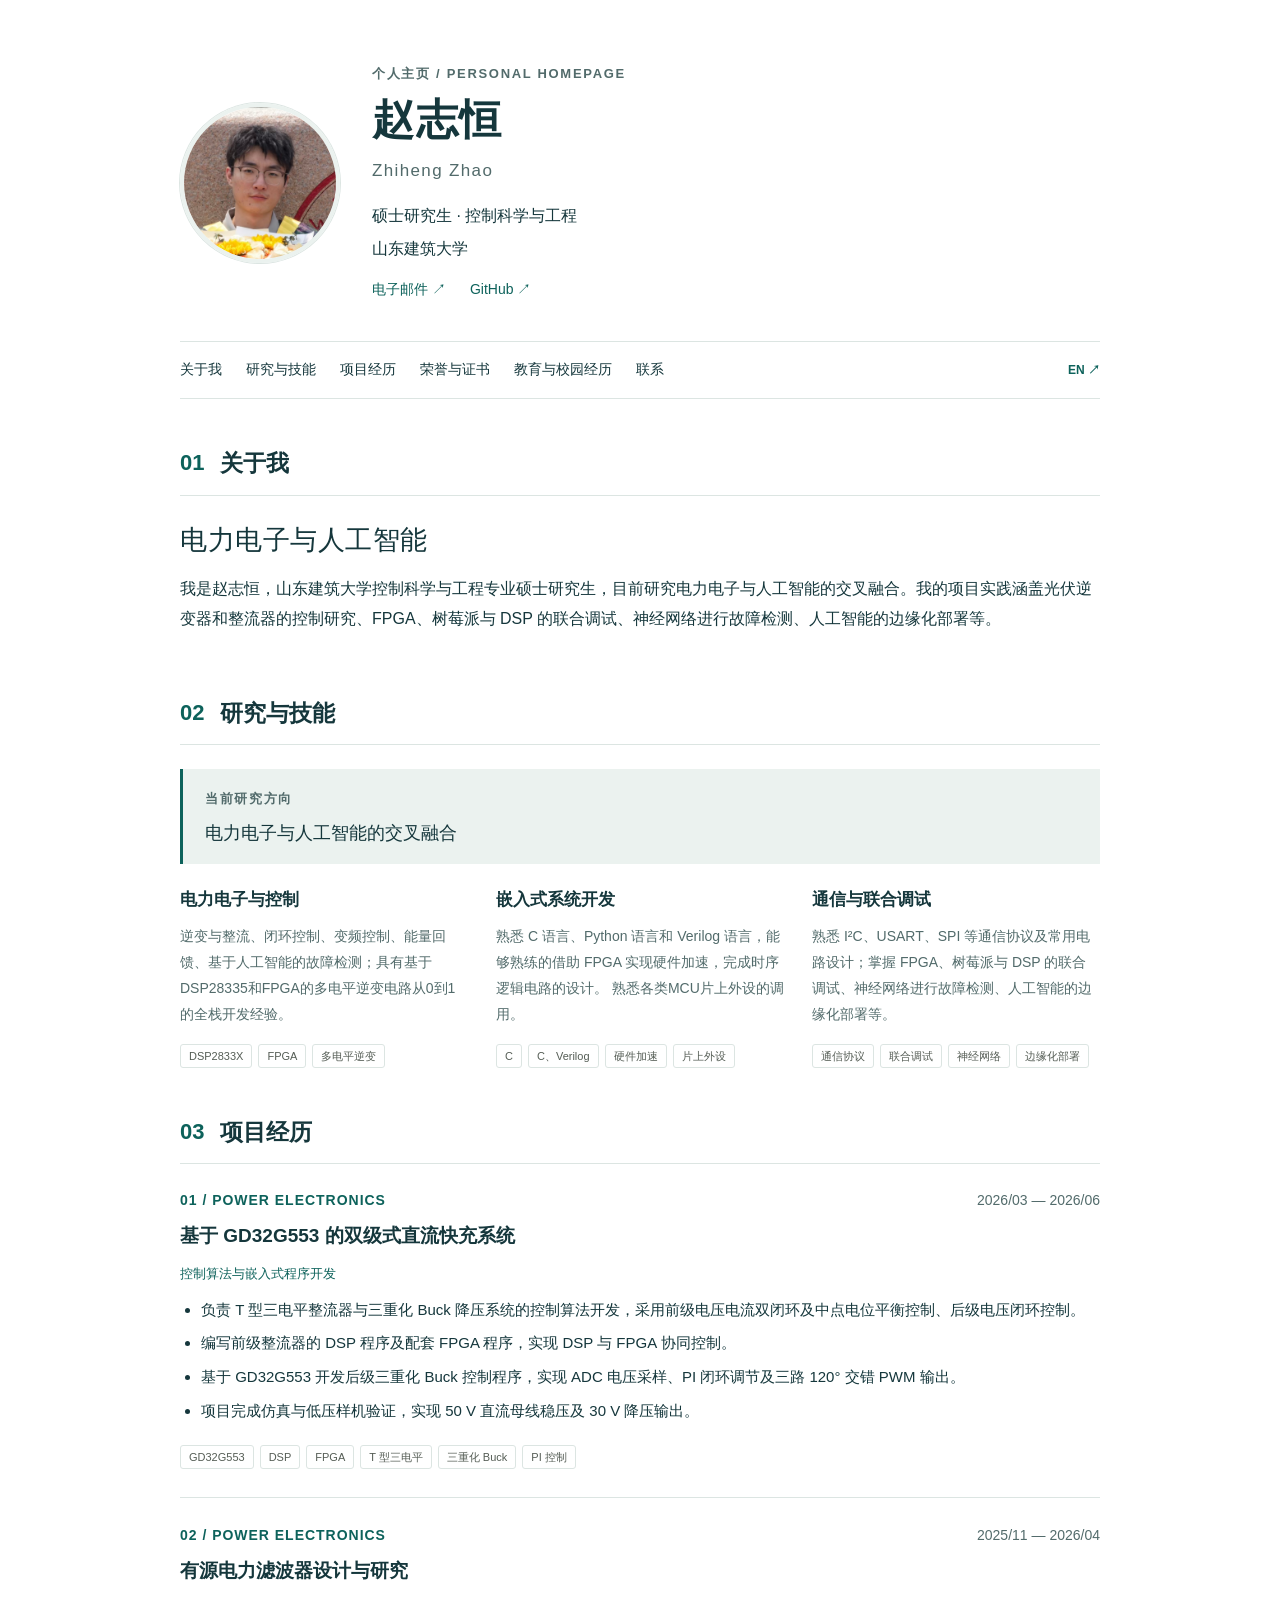
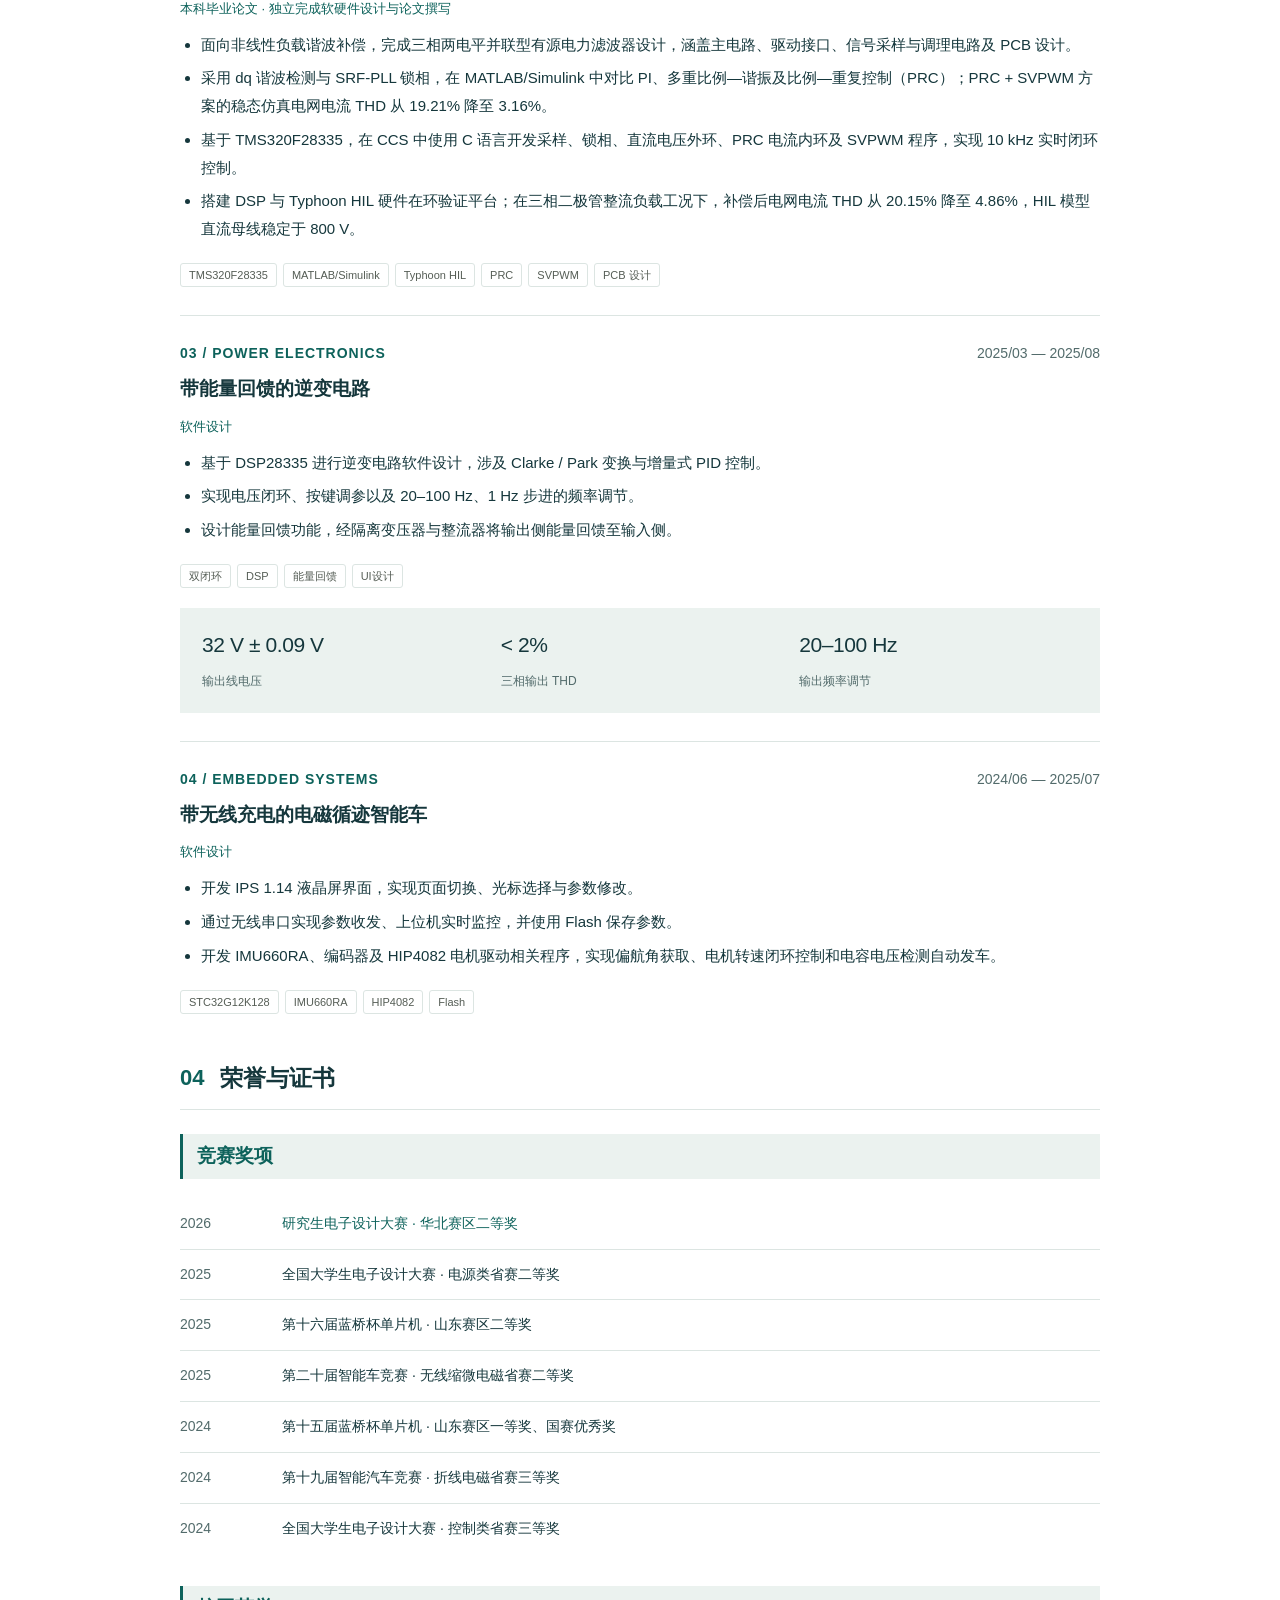
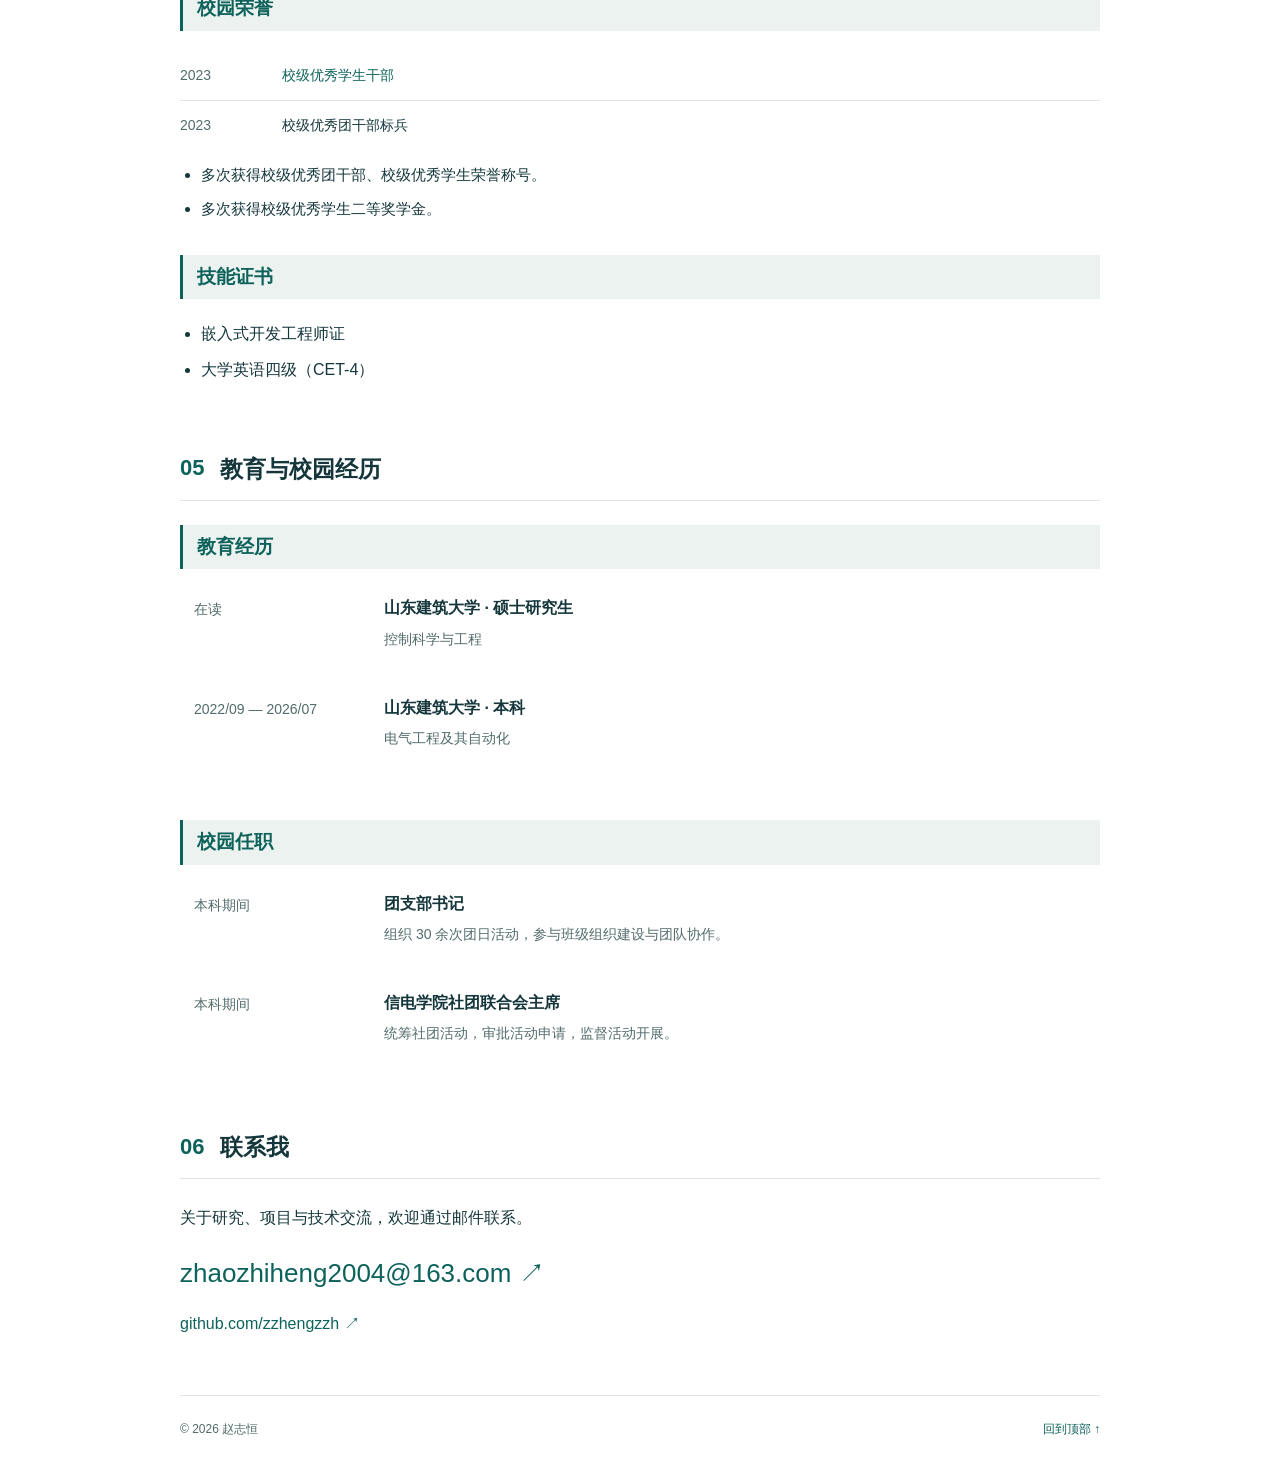
==== index.html @ 36904f15 "加入项目 加入毕业论文项目" ====
<!doctype html>
<html lang="zh-CN">
  <head>
    <meta charset="utf-8" />
    <meta name="viewport" content="width=device-width, initial-scale=1" />
    <title>赵志恒 | 电力电子与人工智能</title>
    <meta
      name="description"
      content="我是赵志恒，山东建筑大学控制科学与工程专业硕士研究生，目前研究电力电子与人工智能的交叉融合。我的项目实践涵盖光伏逆变器和整流器的控制研究、FPGA、树莓派与 DSP 的联合调试、神经网络进行故障检测、人工智能的边缘化部署等。"
    />
    <link rel="stylesheet" href="styles.css" />
    <link rel="alternate" hreflang="zh-CN" href="index.html" />
    <link rel="alternate" hreflang="en" href="en.html" />
    <link
      rel="icon"
      href="data:image/svg+xml,%3Csvg xmlns='http://www.w3.org/2000/svg' viewBox='0 0 64 64'%3E%3Crect width='64' height='64' rx='16' fill='%230d625b'/%3E%3Ctext x='32' y='43' text-anchor='middle' font-family='sans-serif' font-size='32' fill='white'%3EZ%3C/text%3E%3C/svg%3E"
    />
  </head>
  <body>
    <a class="skip" href="#main">跳至正文</a>
    <header class="intro">
      <img
        class="profile-photo"
        src="images/profile.jpg"
        alt="赵志恒的头像"
        width="160"
        height="160"
      />
      <div class="identity">
        <p class="eyebrow">个人主页 / PERSONAL HOMEPAGE</p>
        <h1>赵志恒</h1>
        <p class="latin">Zhiheng Zhao</p>
        <p class="subtitle">硕士研究生 · 控制科学与工程</p>
        <p>山东建筑大学</p>
        <div class="intro-links">
          <a href="mailto:zhaozhiheng2004@163.com">电子邮件 ↗</a
          ><a href="https://github.com/zzhengzzh">GitHub ↗</a>
        </div>
      </div>
    </header>
    <div class="navigation">
      <nav aria-label="主导航">
        <a href="#about">关于我</a><a href="#research">研究与技能</a><a href="#projects">项目经历</a
        ><a href="#awards">荣誉与证书</a><a href="#education">教育与校园经历</a
        ><a href="#contact">联系</a>
      </nav>
      <a class="language" href="en.html" lang="en" aria-label="Switch to English">EN ↗</a>
    </div>
    <main id="main">
      <section id="about">
        <div class="section-heading">
          <span>01</span>
          <h2>关于我</h2>
        </div>
        <p class="lead">电力电子与人工智能</p>
        <p>
          我是赵志恒，山东建筑大学控制科学与工程专业硕士研究生，目前研究电力电子与人工智能的交叉融合。我的项目实践涵盖光伏逆变器和整流器的控制研究、FPGA、树莓派与
          DSP 的联合调试、神经网络进行故障检测、人工智能的边缘化部署等。
        </p>
      </section>
      <section id="research">
        <div class="section-heading">
          <span>02</span>
          <h2>研究与技能</h2>
        </div>
        <div class="focus">
          <span class="eyebrow">当前研究方向</span>
          <p>电力电子与人工智能的交叉融合</p>
        </div>
        <div class="skills">
          <article class="skill">
            <h3>电力电子与控制</h3>
            <p>
              逆变与整流、闭环控制、变频控制、能量回馈、基于人工智能的故障检测；具有基于DSP28335和FPGA的多电平逆变电路从0到1的全栈开发经验。
            </p>
            <div class="tags"><span>DSP2833X</span><span>FPGA</span><span>多电平逆变</span></div>
          </article>
          <article class="skill">
            <h3>嵌入式系统开发</h3>
            <p>
              熟悉 C 语言、Python 语言和 Verilog 语言，能够熟练的借助 FPGA 实现硬件加速，完成时序逻辑电路的设计。
              熟悉各类MCU片上外设的调用。
            </p>
            <div class="tags">
              <span>C</span><span>C、Verilog</span><span>硬件加速</span><span>片上外设</span>
            </div>
          </article>
          <article class="skill">
            <h3>通信与联合调试</h3>
            <p>熟悉 I²C、USART、SPI 等通信协议及常用电路设计；掌握 FPGA、树莓派与 DSP 的联合调试、神经网络进行故障检测、人工智能的边缘化部署等。</p>
            <div class="tags">
              <span>通信协议</span><span>联合调试</span><span>神经网络</span><span>边缘化部署</span>
            </div>
          </article>
        </div>
      </section>
      <section id="projects">
        <div class="section-heading">
          <span>03</span>
          <h2>项目经历</h2>
        </div>
        <article class="project">
          <div class="project-top">
            <span class="eyebrow">01 / POWER ELECTRONICS</span
            ><span class="date">2026/03 — 2026/06</span>
          </div>
          <h3>基于 GD32G553 的双级式直流快充系统</h3>
          <p class="role">控制算法与嵌入式程序开发</p>
          <ul>
            <li>负责 T 型三电平整流器与三重化 Buck 降压系统的控制算法开发，采用前级电压电流双闭环及中点电位平衡控制、后级电压闭环控制。</li>
            <li>编写前级整流器的 DSP 程序及配套 FPGA 程序，实现 DSP 与 FPGA 协同控制。</li>
            <li>基于 GD32G553 开发后级三重化 Buck 控制程序，实现 ADC 电压采样、PI 闭环调节及三路 120° 交错 PWM 输出。</li>
            <li>项目完成仿真与低压样机验证，实现 50 V 直流母线稳压及 30 V 降压输出。</li>
          </ul>
          <div class="tags">
            <span>GD32G553</span><span>DSP</span><span>FPGA</span><span>T 型三电平</span><span>三重化 Buck</span><span>PI 控制</span>
          </div>
        </article>
        <article class="project">
          <div class="project-top">
            <span class="eyebrow">02 / POWER ELECTRONICS</span
            ><span class="date">2025/11 — 2026/04</span>
          </div>
          <h3>有源电力滤波器设计与研究</h3>
          <p class="role">本科毕业论文 · 独立完成软硬件设计与论文撰写</p>
          <ul>
            <li>面向非线性负载谐波补偿，完成三相两电平并联型有源电力滤波器设计，涵盖主电路、驱动接口、信号采样与调理电路及 PCB 设计。</li>
            <li>采用 dq 谐波检测与 SRF-PLL 锁相，在 MATLAB/Simulink 中对比 PI、多重比例—谐振及比例—重复控制（PRC）；PRC + SVPWM 方案的稳态仿真电网电流 THD 从 19.21% 降至 3.16%。</li>
            <li>基于 TMS320F28335，在 CCS 中使用 C 语言开发采样、锁相、直流电压外环、PRC 电流内环及 SVPWM 程序，实现 10 kHz 实时闭环控制。</li>
            <li>搭建 DSP 与 Typhoon HIL 硬件在环验证平台；在三相二极管整流负载工况下，补偿后电网电流 THD 从 20.15% 降至 4.86%，HIL 模型直流母线稳定于 800 V。</li>
          </ul>
          <div class="tags">
            <span>TMS320F28335</span><span>MATLAB/Simulink</span><span>Typhoon HIL</span><span>PRC</span><span>SVPWM</span><span>PCB 设计</span>
          </div>
        </article>
        <article class="project">
          <div class="project-top">
            <span class="eyebrow">03 / POWER ELECTRONICS</span
            ><span class="date">2025/03 — 2025/08</span>
          </div>
          <h3>带能量回馈的逆变电路</h3>
          <p class="role">软件设计</p>
          <ul>
            <li>基于 DSP28335 进行逆变电路软件设计，涉及 Clarke / Park 变换与增量式 PID 控制。</li>
            <li>实现电压闭环、按键调参以及 20–100 Hz、1 Hz 步进的频率调节。</li>
            <li>设计能量回馈功能，经隔离变压器与整流器将输出侧能量回馈至输入侧。</li>
          </ul>
          <div class="tags">
            <span>双闭环</span><span>DSP</span><span>能量回馈</span><span>UI设计</span>
          </div>
          <div class="metrics">
            <div><strong>32 V ± 0.09 V</strong><span>输出线电压</span></div>
            <div><strong>&lt; 2%</strong><span>三相输出 THD</span></div>
            <div><strong>20–100 Hz</strong><span>输出频率调节</span></div>
          </div>
        </article>
        <article class="project">
          <div class="project-top">
            <span class="eyebrow">04 / EMBEDDED SYSTEMS</span
            ><span class="date">2024/06 — 2025/07</span>
          </div>
          <h3>带无线充电的电磁循迹智能车</h3>
          <p class="role">软件设计</p>
          <ul>
            <li>开发 IPS 1.14 液晶屏界面，实现页面切换、光标选择与参数修改。</li>
            <li>通过无线串口实现参数收发、上位机实时监控，并使用 Flash 保存参数。</li>
            <li>
              开发 IMU660RA、编码器及 HIP4082
              电机驱动相关程序，实现偏航角获取、电机转速闭环控制和电容电压检测自动发车。
            </li>
          </ul>
          <div class="tags">
            <span>STC32G12K128</span><span>IMU660RA</span><span>HIP4082</span><span>Flash</span>
          </div>
        </article>
      </section>
      <section id="awards">
        <div class="section-heading">
          <span>04</span>
          <h2>荣誉与证书</h2>
        </div>
        <h3 class="subheading">竞赛奖项</h3>
        <ul class="awards">
          <li><span class="date">2026</span><span>研究生电子设计大赛 · 华北赛区二等奖</span></li>
          <li>
            <span class="date">2025</span><span>全国大学生电子设计大赛 · 电源类省赛二等奖</span>
          </li>
          <li><span class="date">2025</span><span>第十六届蓝桥杯单片机 · 山东赛区二等奖</span></li>
          <li>
            <span class="date">2025</span><span>第二十届智能车竞赛 · 无线缩微电磁省赛二等奖</span>
          </li>
          <li>
            <span class="date">2024</span
            ><span>第十五届蓝桥杯单片机 · 山东赛区一等奖、国赛优秀奖</span>
          </li>
          <li>
            <span class="date">2024</span><span>第十九届智能汽车竞赛 · 折线电磁省赛三等奖</span>
          </li>
          <li>
            <span class="date">2024</span><span>全国大学生电子设计大赛 · 控制类省赛三等奖</span>
          </li>
        </ul>
        <h3 class="subheading">校园荣誉</h3>
        <ul class="awards">
          <li><span class="date">2023</span><span>校级优秀学生干部</span></li>
          <li><span class="date">2023</span><span>校级优秀团干部标兵</span></li>
        </ul>
        <ul>
          <li>多次获得校级优秀团干部、校级优秀学生荣誉称号。</li>
          <li>多次获得校级优秀学生二等奖学金。</li>
        </ul>
        <h3 class="subheading">技能证书</h3>
        <ul>
          <li>嵌入式开发工程师证</li>
          <li>大学英语四级（CET-4）</li>
        </ul>
      </section>
      <section id="education">
        <div class="section-heading">
          <span>05</span>
          <h2>教育与校园经历</h2>
        </div>
        <h3 class="subheading">教育经历</h3>
        <div class="education">
          <span class="date">在读</span>
          <div>
            <h4>山东建筑大学 · 硕士研究生</h4>
            <p>控制科学与工程</p>
          </div>
        </div>
        <div class="education">
          <span class="date">2022/09 — 2026/07</span>
          <div>
            <h4>山东建筑大学 · 本科</h4>
            <p>电气工程及其自动化</p>
          </div>
        </div>
        <h3 class="subheading">校园任职</h3>
        <div class="education">
          <span class="date">本科期间</span>
          <div>
            <h4>团支部书记</h4>
            <p>组织 30 余次团日活动，参与班级组织建设与团队协作。</p>
          </div>
        </div>
        <div class="education">
          <span class="date">本科期间</span>
          <div>
            <h4>信电学院社团联合会主席</h4>
            <p>统筹社团活动，审批活动申请，监督活动开展。</p>
          </div>
        </div>
      </section>
      <section id="contact">
        <div class="section-heading">
          <span>06</span>
          <h2>联系我</h2>
        </div>
        <p>关于研究、项目与技术交流，欢迎通过邮件联系。</p>
        <a class="email" href="mailto:zhaozhiheng2004@163.com">zhaozhiheng2004@163.com ↗</a>
        <p><a href="https://github.com/zzhengzzh">github.com/zzhengzzh ↗</a></p>
      </section>
    </main>
    <footer><span>© 2026 赵志恒</span><a href="#">回到顶部 ↑</a></footer>
  </body>
</html>
---- styles.css ----
:root{--ink:#15373c;--muted:#526b6b;--line:#dce5e2;--accent:#0d625b;--wash:#ebf2ef;--font:-apple-system,BlinkMacSystemFont,"Segoe UI","PingFang SC","Microsoft YaHei",sans-serif}
*{box-sizing:border-box}html{scroll-behavior:smooth;scroll-padding-top:115px}body{margin:0 auto;max-width:1000px;padding:0 40px;background:#fff;color:var(--ink);font:16px/1.85 var(--font)}a{color:var(--accent);text-underline-offset:5px;text-decoration:none}a:hover{text-decoration:underline}a:focus-visible{outline:2px solid var(--accent);outline-offset:5px}p{margin:0 0 16px}h1,h2,h3,h4{line-height:1.4}h1{font-size:42px;letter-spacing:.04em;margin:5px 0}h2{font-size:23px;margin:0}h3{font-size:19px;margin:0 0 12px;font-weight:600}.intro{display:flex;gap:32px;align-items:center;padding:62px 0 38px}.profile-photo{width:160px;height:160px;flex-shrink:0;border-radius:50%;object-fit:cover;object-position:center 38%;border:4px solid var(--wash);box-shadow:0 0 0 1px var(--line)}.identity p{margin-bottom:3px}.eyebrow{font-size:13px;font-weight:600;color:var(--muted);letter-spacing:.13em}.latin{font-size:17px;color:var(--muted);letter-spacing:.08em}.subtitle{margin-top:15px!important}.intro-links{display:flex;gap:24px;margin-top:14px;font-size:14px}.navigation{display:flex;align-items:center;gap:20px;position:sticky;top:0;background:rgba(255,255,255,.97);border-block:1px solid var(--line);padding:6px 0;z-index:2}.navigation nav{display:flex;flex-wrap:wrap;gap:0 24px;flex:1}.navigation a{display:inline-flex;align-items:center;min-height:44px;font-size:14px}.navigation nav a{color:var(--ink)}.language{font-size:12px!important;white-space:nowrap;font-weight:600}main section{padding-top:48px;scroll-margin-top:8px}.section-heading{display:flex;gap:16px;align-items:center;margin-bottom:24px;padding-bottom:15px;border-bottom:1px solid var(--line)}.section-heading>span{font-size:22px;font-weight:600;line-height:1.2;color:var(--accent);font-variant-numeric:tabular-nums}.lead{font-size:27px;letter-spacing:.02em;line-height:1.5;margin-bottom:14px}.focus{border-left:3px solid var(--accent);padding:14px 22px;background:var(--wash);margin-bottom:24px}.focus p{margin:4px 0 0;font-size:18px}.skills{display:grid;grid-template-columns:repeat(3,1fr);gap:28px}.skill h3{font-size:17px}.skill p{font-size:14px;color:var(--muted);line-height:1.85}.tags{display:flex;flex-wrap:wrap;gap:6px}.tags span{font-size:11px;border:1px solid var(--line);padding:1px 8px;border-radius:3px;color:#555d55}.project{padding:25px 0 28px;border-bottom:1px solid var(--line)}.project:first-of-type{padding-top:0}.project:last-child{border-bottom:0;padding-bottom:0}.project-top{display:flex;justify-content:space-between;gap:15px;margin-bottom:9px}.date{font-size:14px;color:var(--muted);white-space:nowrap}.role{color:var(--accent);font-size:13px;margin-bottom:10px}ul{padding-left:21px;margin:10px 0 20px}li{margin:6px 0}.project li{font-size:15px}.metrics{display:grid;grid-template-columns:repeat(3,1fr);background:var(--wash);padding:18px 22px;gap:20px;margin-top:20px}.metrics strong{display:block;font-size:21px;font-weight:500;letter-spacing:-.02em}.metrics span{font-size:12px;color:var(--muted)}.awards{list-style:none;padding:0;margin:0}.awards li{display:grid;grid-template-columns:90px 1fr;gap:12px;padding:12px 0;margin:0;border-bottom:1px solid var(--line);font-size:14px}.awards li:first-child{color:var(--accent)}.awards li:last-child{border:0}.education{display:grid;grid-template-columns:170px 1fr;gap:20px;padding:8px 14px 20px}.education h4{font-size:16px;font-weight:600;margin:0 0 7px;color:var(--ink)}.education p{font-size:14px;color:var(--muted)}.email{font-size:clamp(16px,3.5vw,26px);display:inline-block;margin-bottom:12px;overflow-wrap:anywhere}footer{display:flex;justify-content:space-between;gap:20px;border-top:1px solid var(--line);margin-top:56px;padding:22px 0 35px;color:var(--muted);font-size:12px}.skip{position:absolute;top:-100px;left:16px;padding:12px;background:#fff;z-index:3}.skip:focus{top:10px}
@media(max-width:700px){body{padding:0 22px}.intro{padding:36px 0 25px;gap:20px}.profile-photo{width:100px;height:100px}h1{font-size:32px}.identity .eyebrow{font-size:9px}.subtitle,.identity>p:last-of-type{font-size:13px}.navigation{gap:12px}.navigation nav{gap:0 17px}.navigation a{font-size:12px}.skills{grid-template-columns:1fr;gap:24px}.skill p{margin-bottom:12px}.lead{font-size:23px}.project-top{flex-direction:column;gap:2px}.metrics{padding:14px;gap:12px}.metrics strong{font-size:17px}.education{grid-template-columns:1fr;gap:3px}.awards li{grid-template-columns:64px 1fr;font-size:13px}main section{padding-top:36px}}
@media(max-width:380px){.intro{gap:15px}.profile-photo{width:80px;height:80px}.metrics{grid-template-columns:1fr}.metrics>div{display:flex;justify-content:space-between;align-items:baseline;gap:10px}}
@media(prefers-reduced-motion:reduce){html{scroll-behavior:auto}}

.subheading{font-size:19px;font-weight:650;margin:32px 0 20px;padding:9px 14px;border-left:3px solid var(--accent);background:var(--wash);color:var(--accent)}.section-heading+.subheading{margin-top:0}.project-top .eyebrow{color:var(--accent);font-size:14px;letter-spacing:.07em}.education .date{white-space:normal}.awards+ul:not(.awards){font-size:15px}.identity{min-width:0}

@media(max-width:700px){.navigation nav{display:grid;grid-template-columns:repeat(3,minmax(0,1fr));gap:0 10px}.navigation nav a{font-size:12px;line-height:1.5;padding:6px 0}.navigation .language{align-self:flex-start;padding-top:8px}}
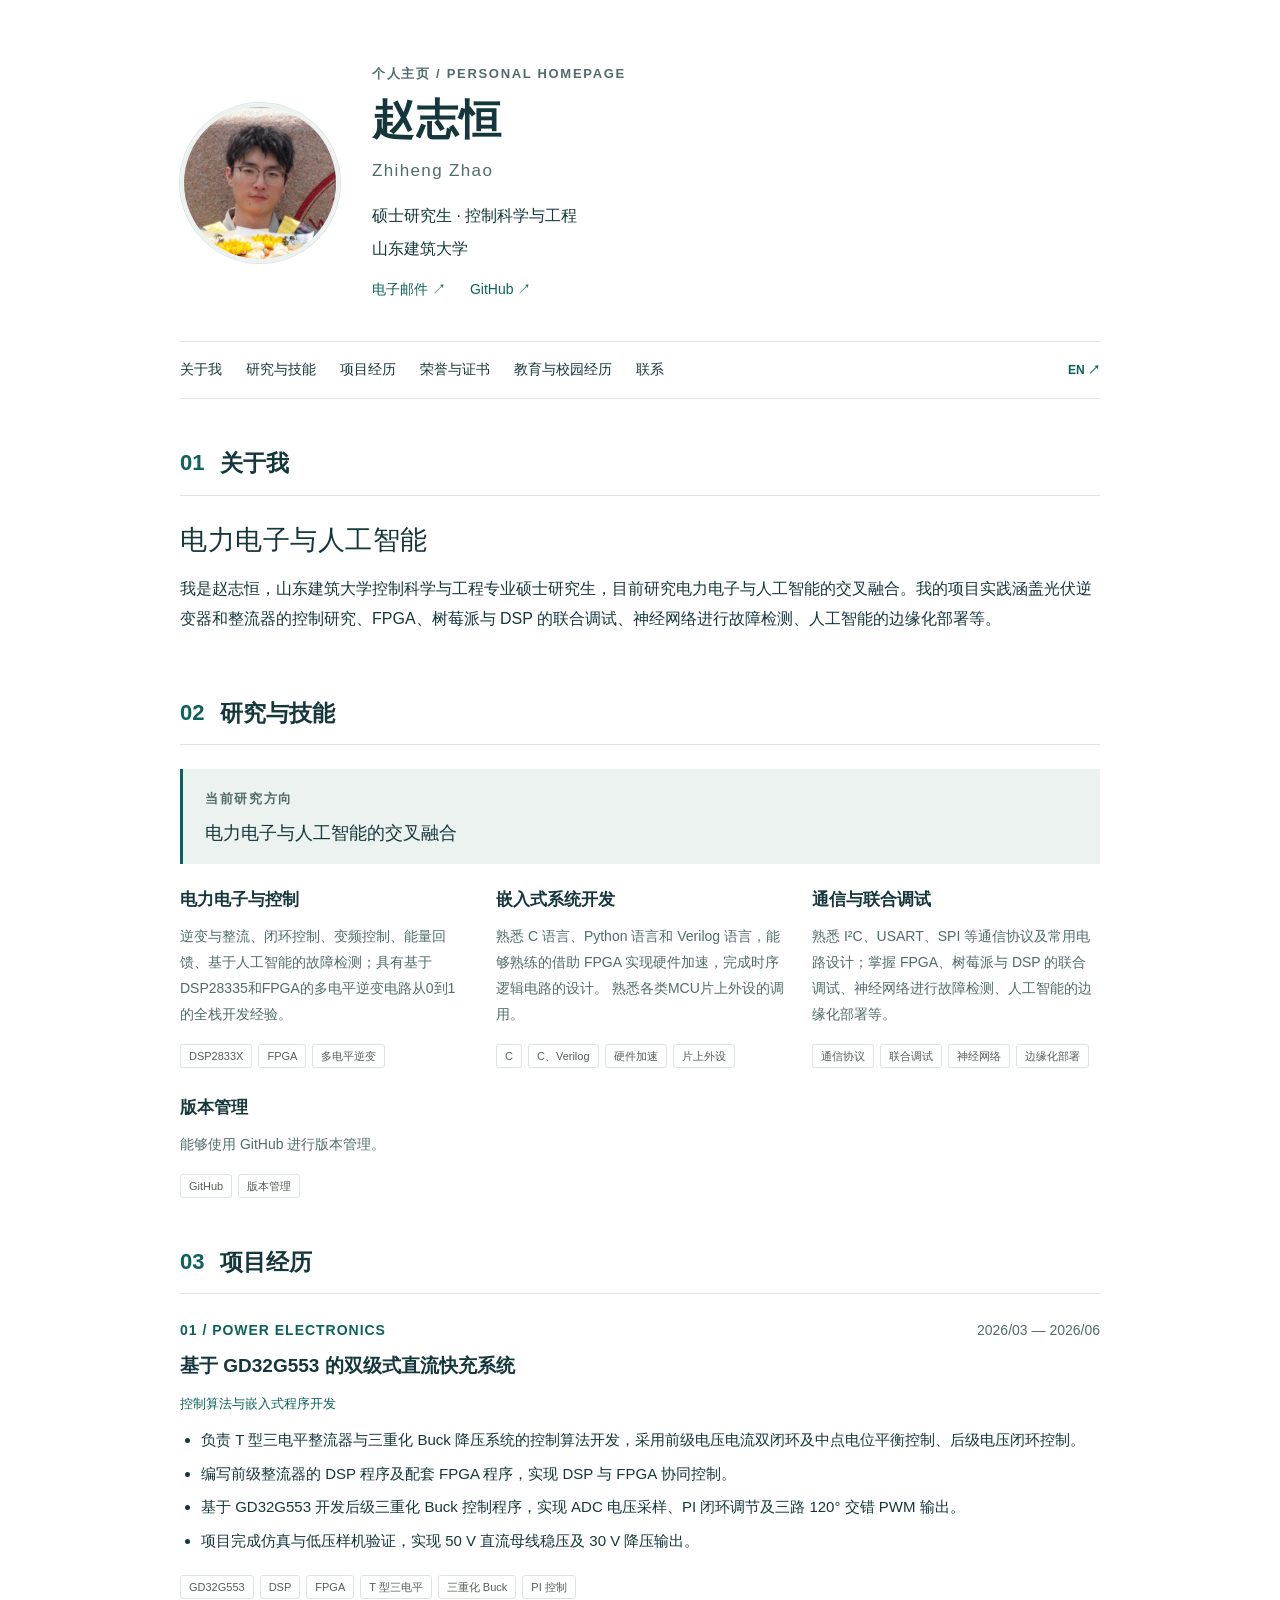
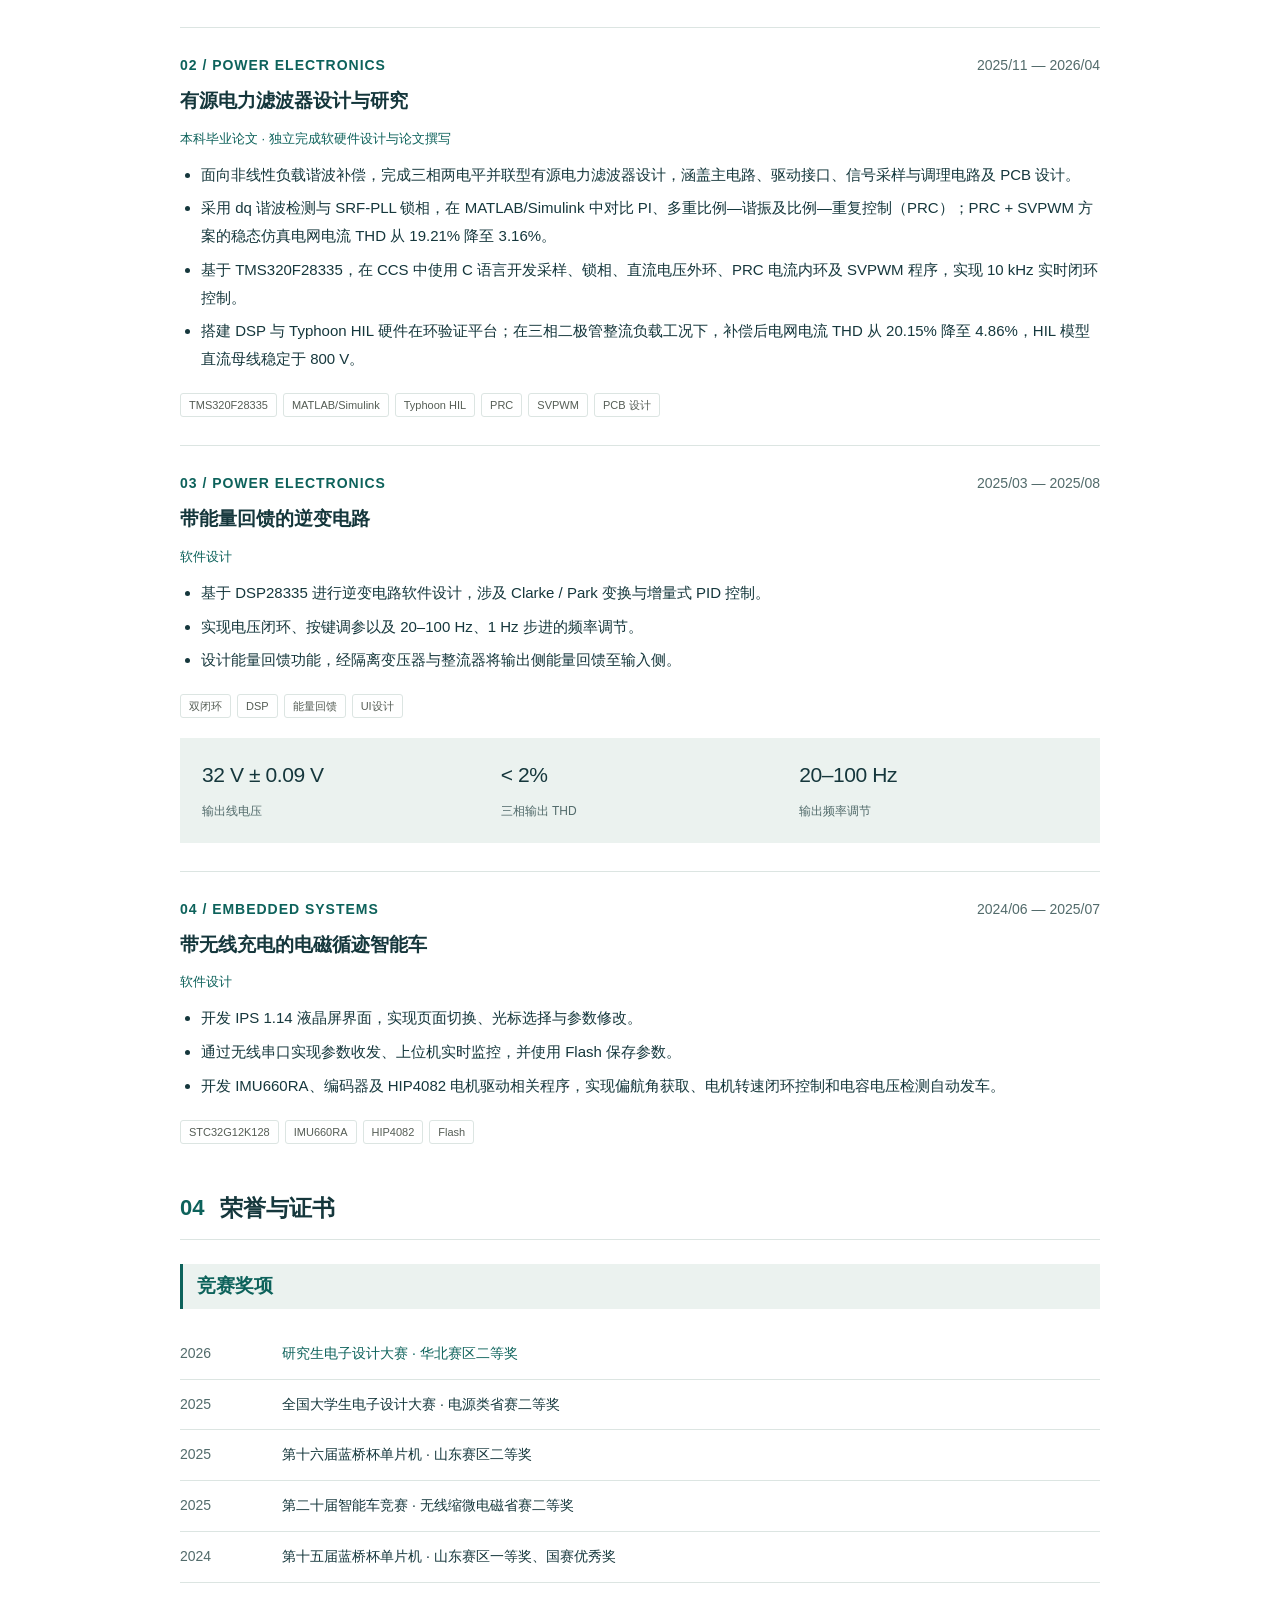
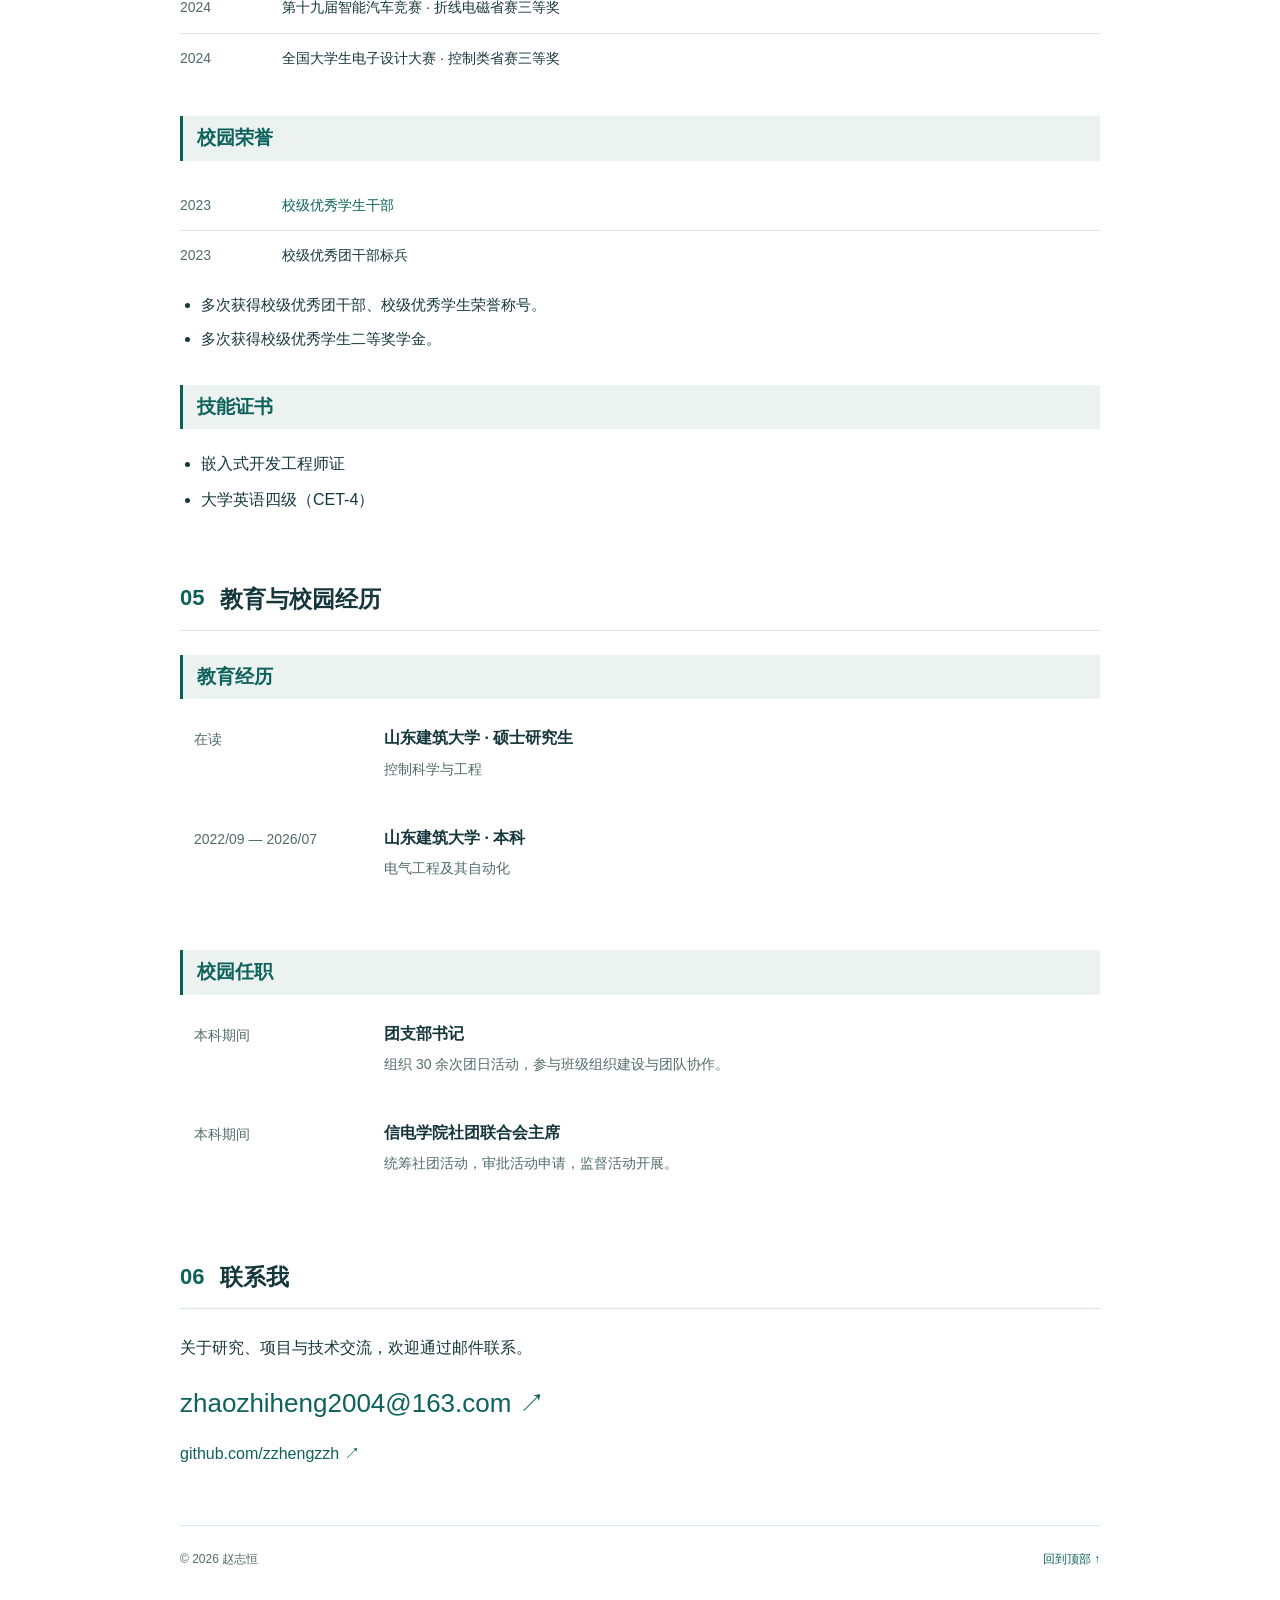
==== commit 6030b9f1: "加入git管理技能" ====
--- a/index.html
+++ b/index.html
@@ -92,6 +92,11 @@
               <span>通信协议</span><span>联合调试</span><span>神经网络</span><span>边缘化部署</span>
             </div>
           </article>
+          <article class="skill">
+            <h3>版本管理</h3>
+            <p>能够使用 GitHub 进行版本管理。</p>
+            <div class="tags"><span>GitHub</span><span>版本管理</span></div>
+          </article>
         </div>
       </section>
       <section id="projects">
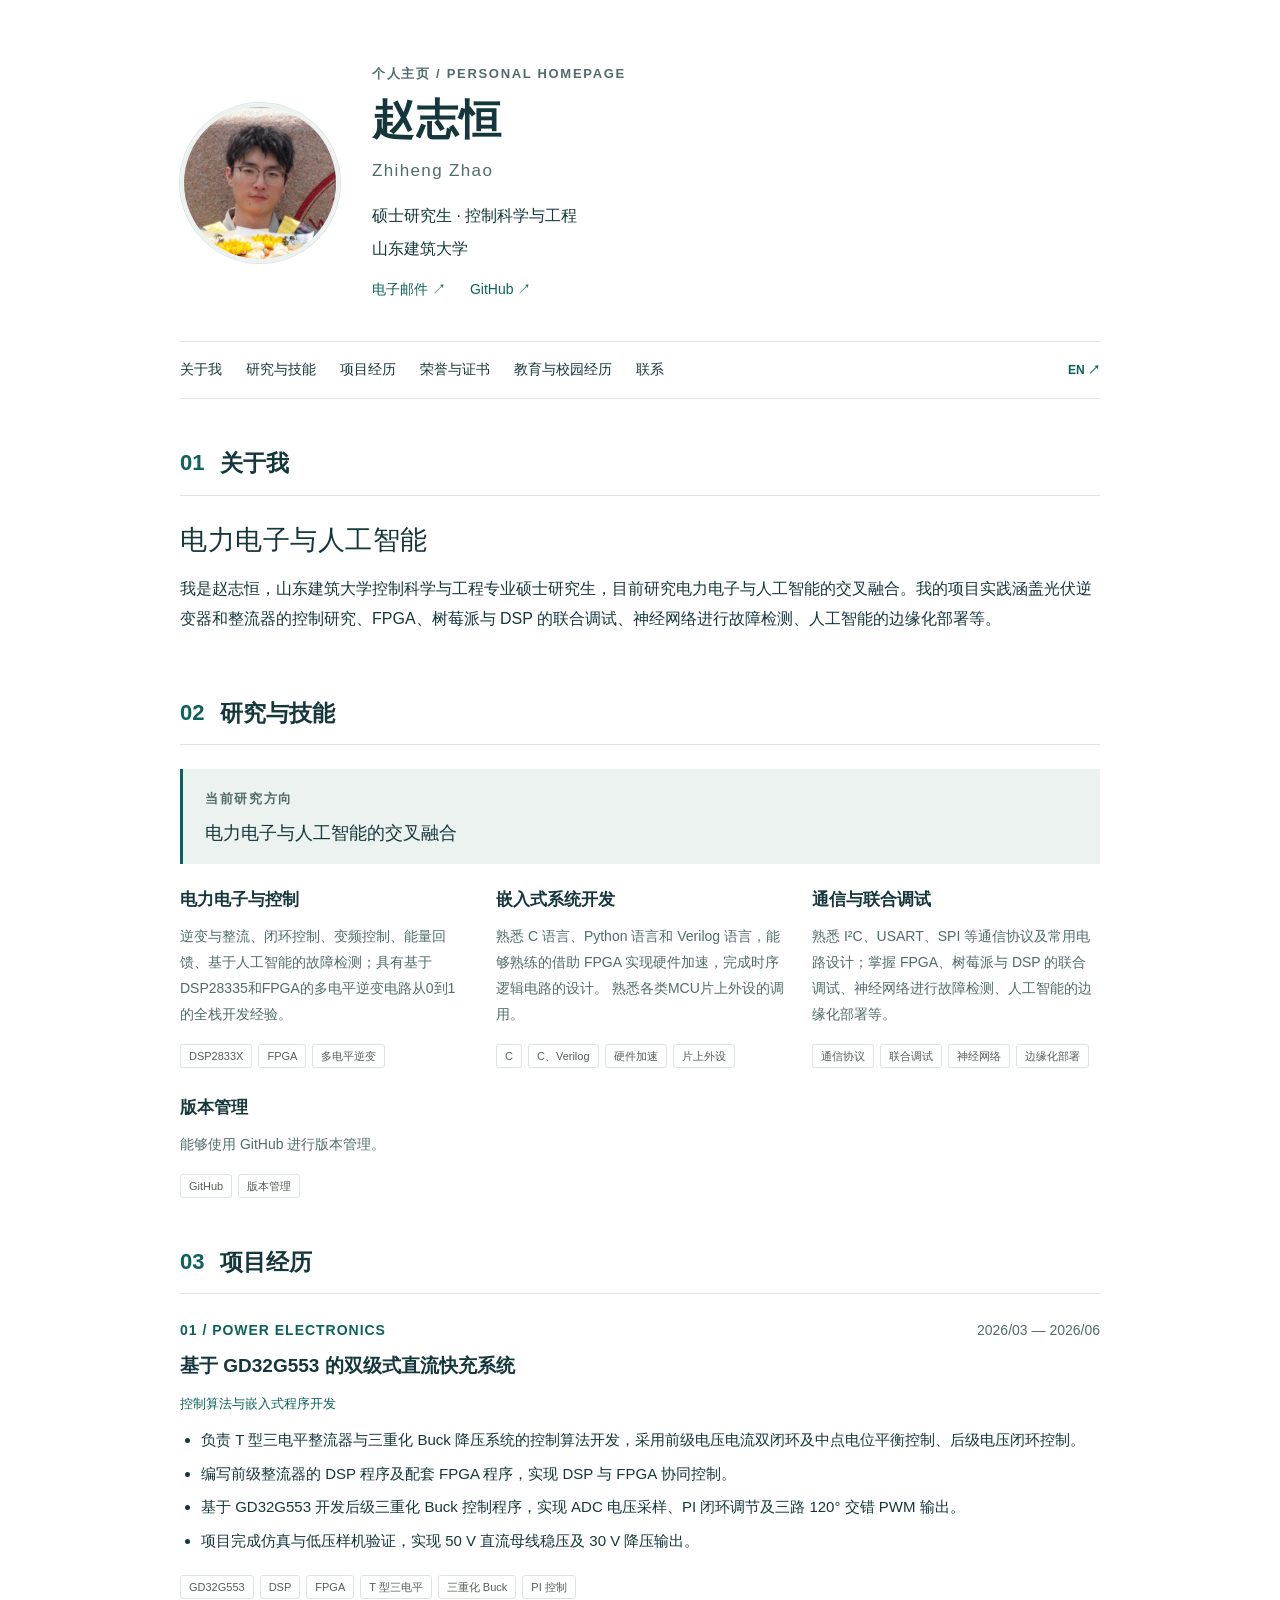
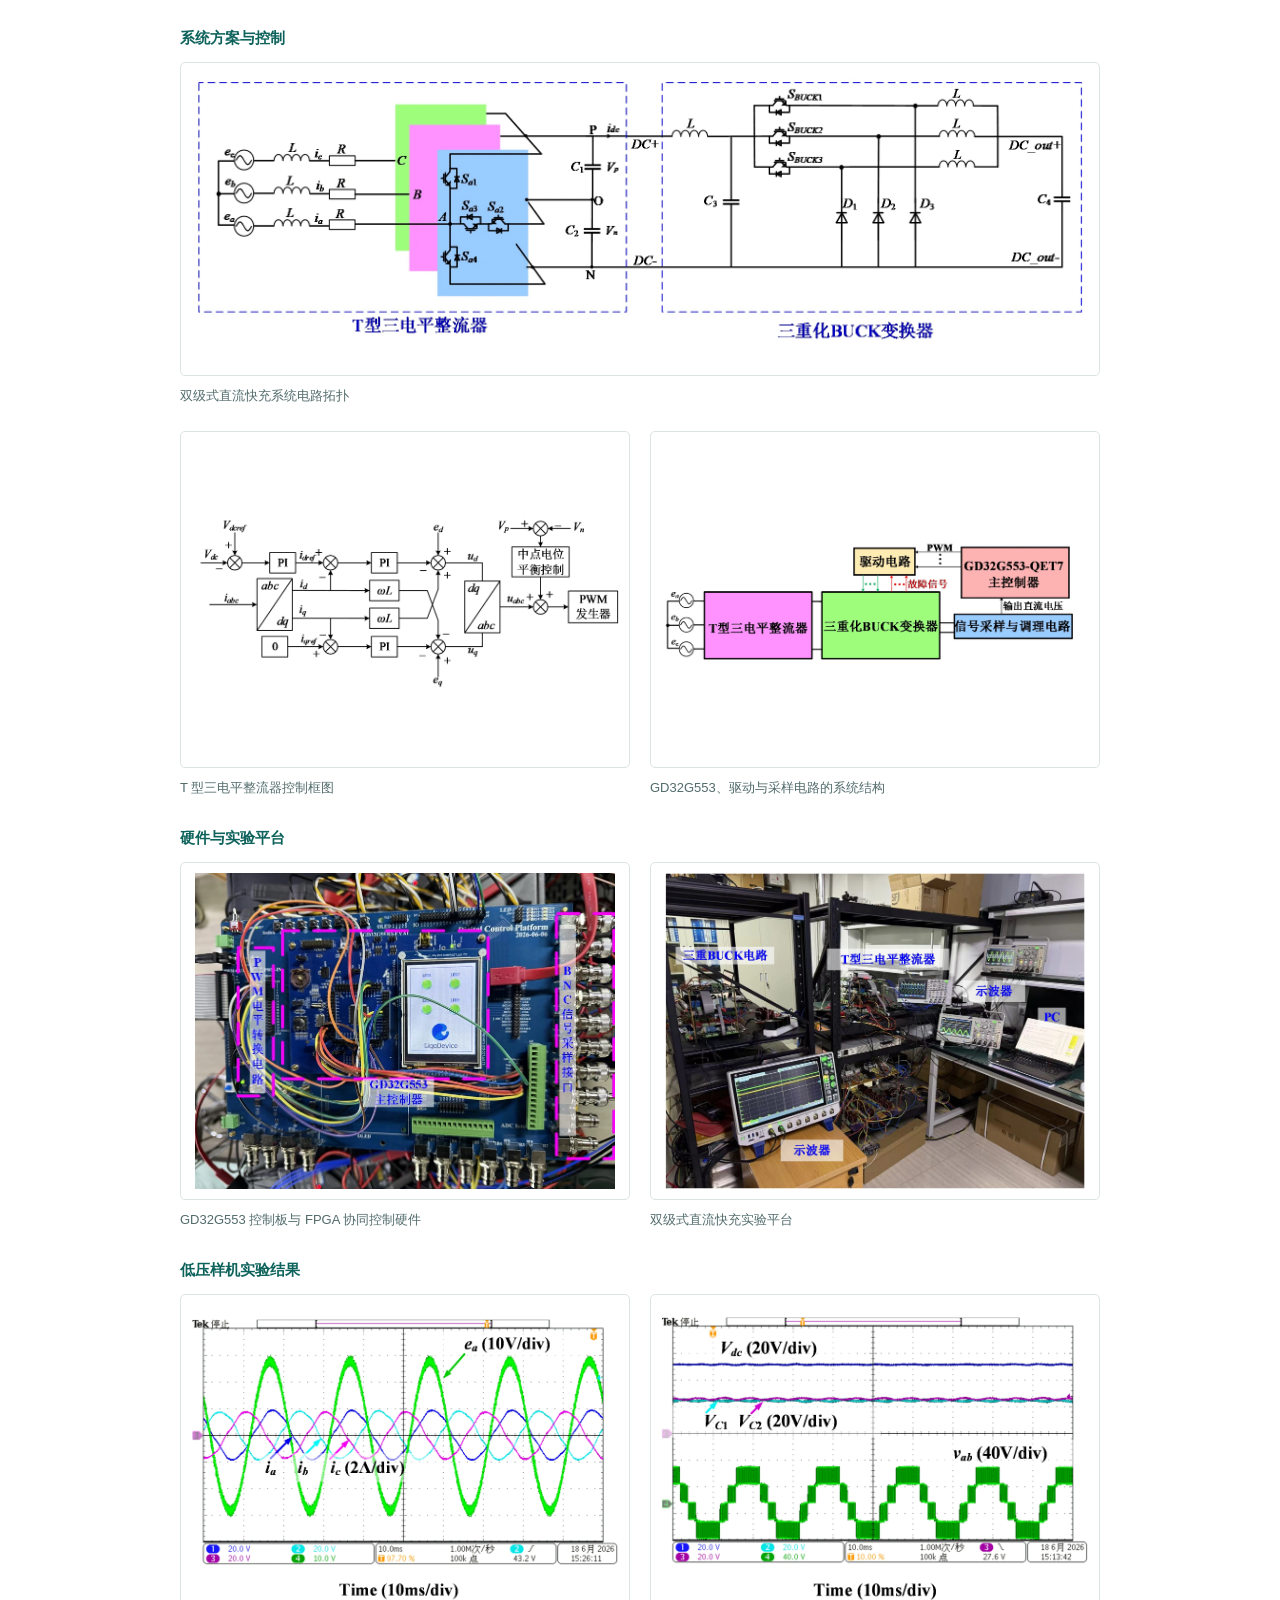
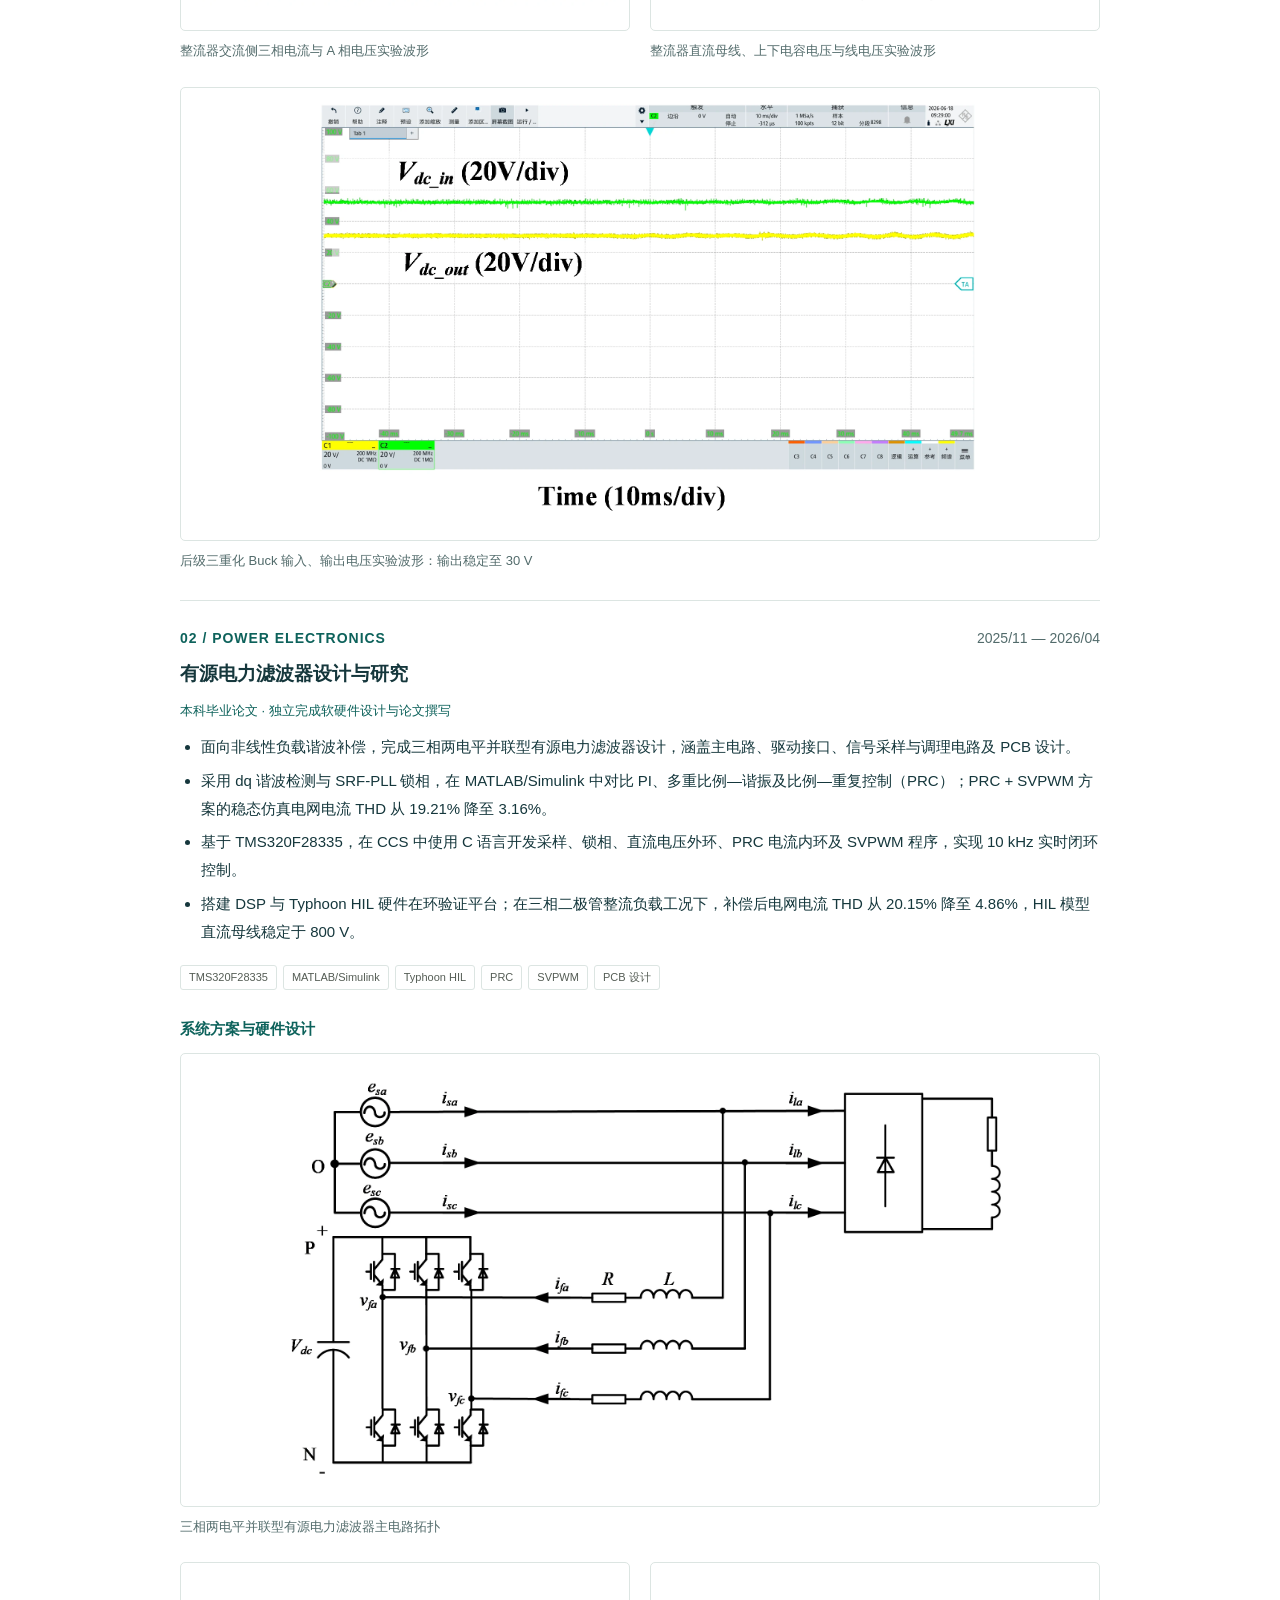
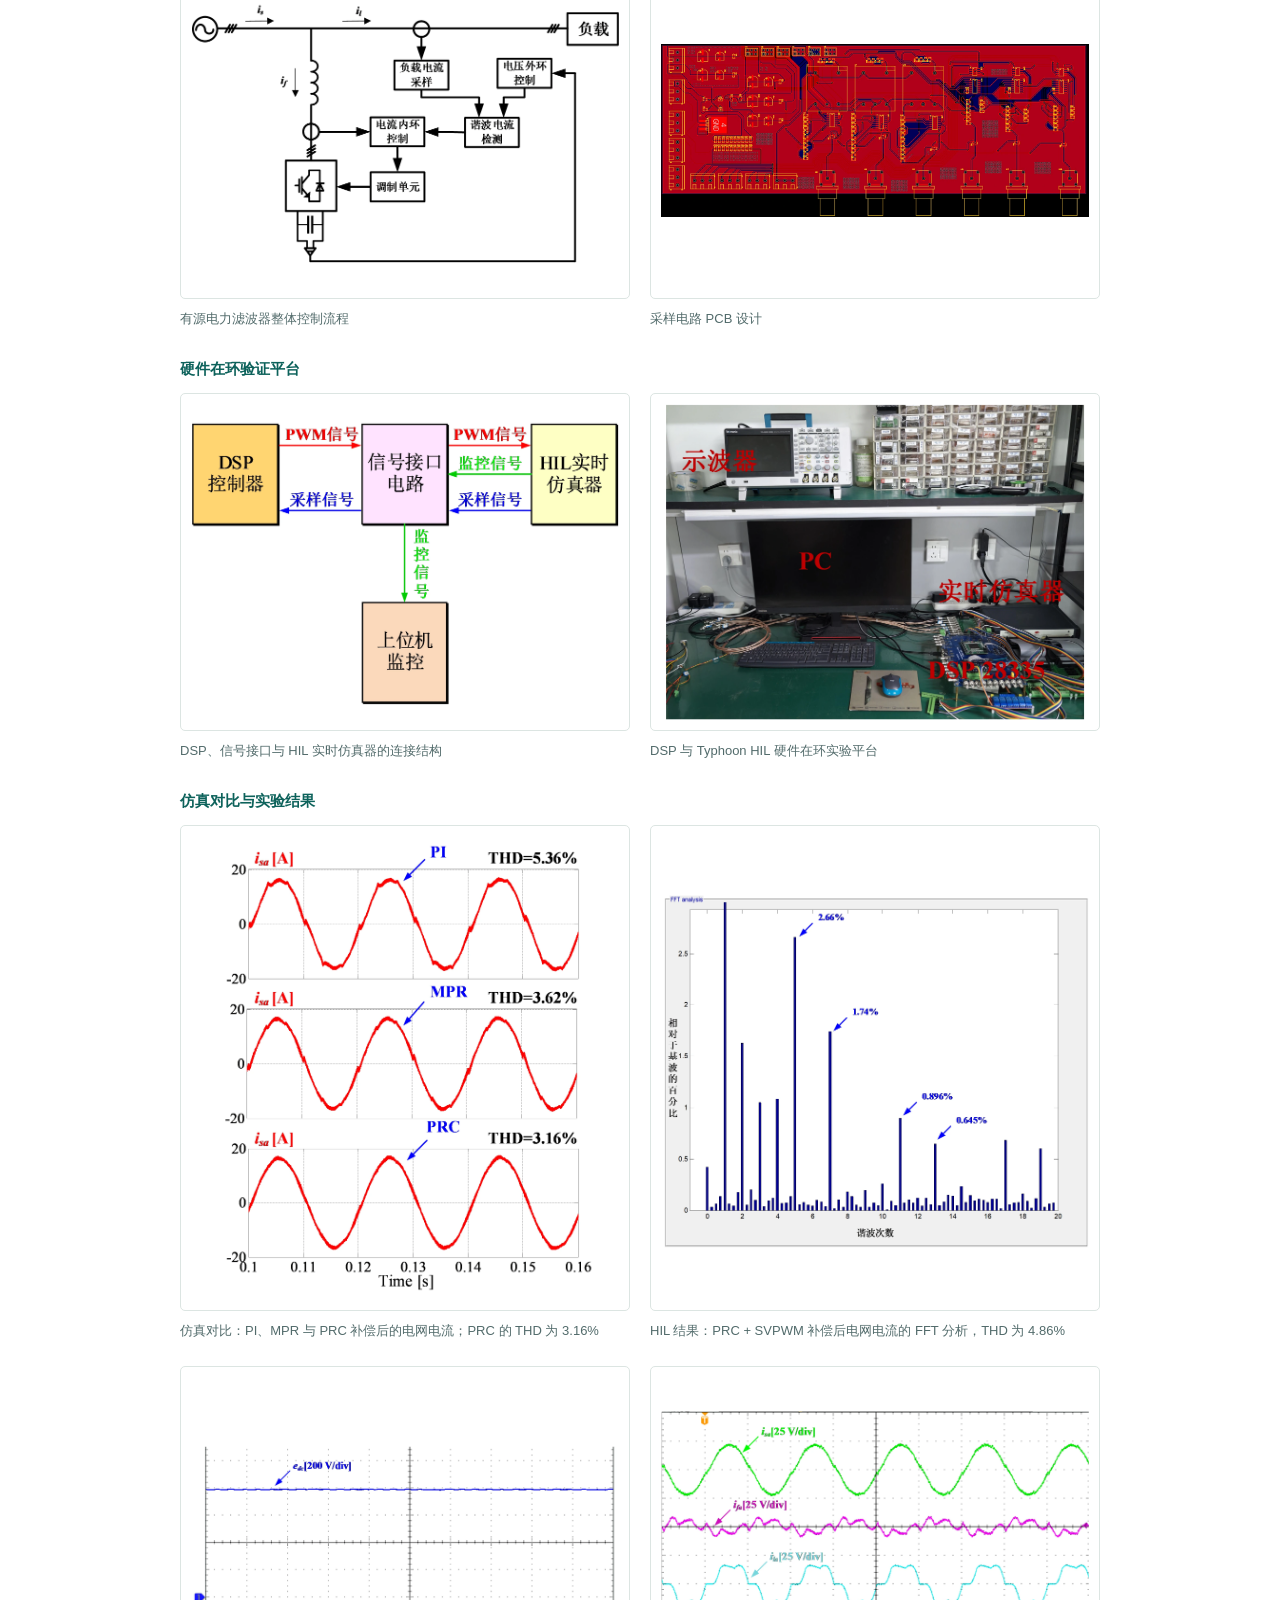
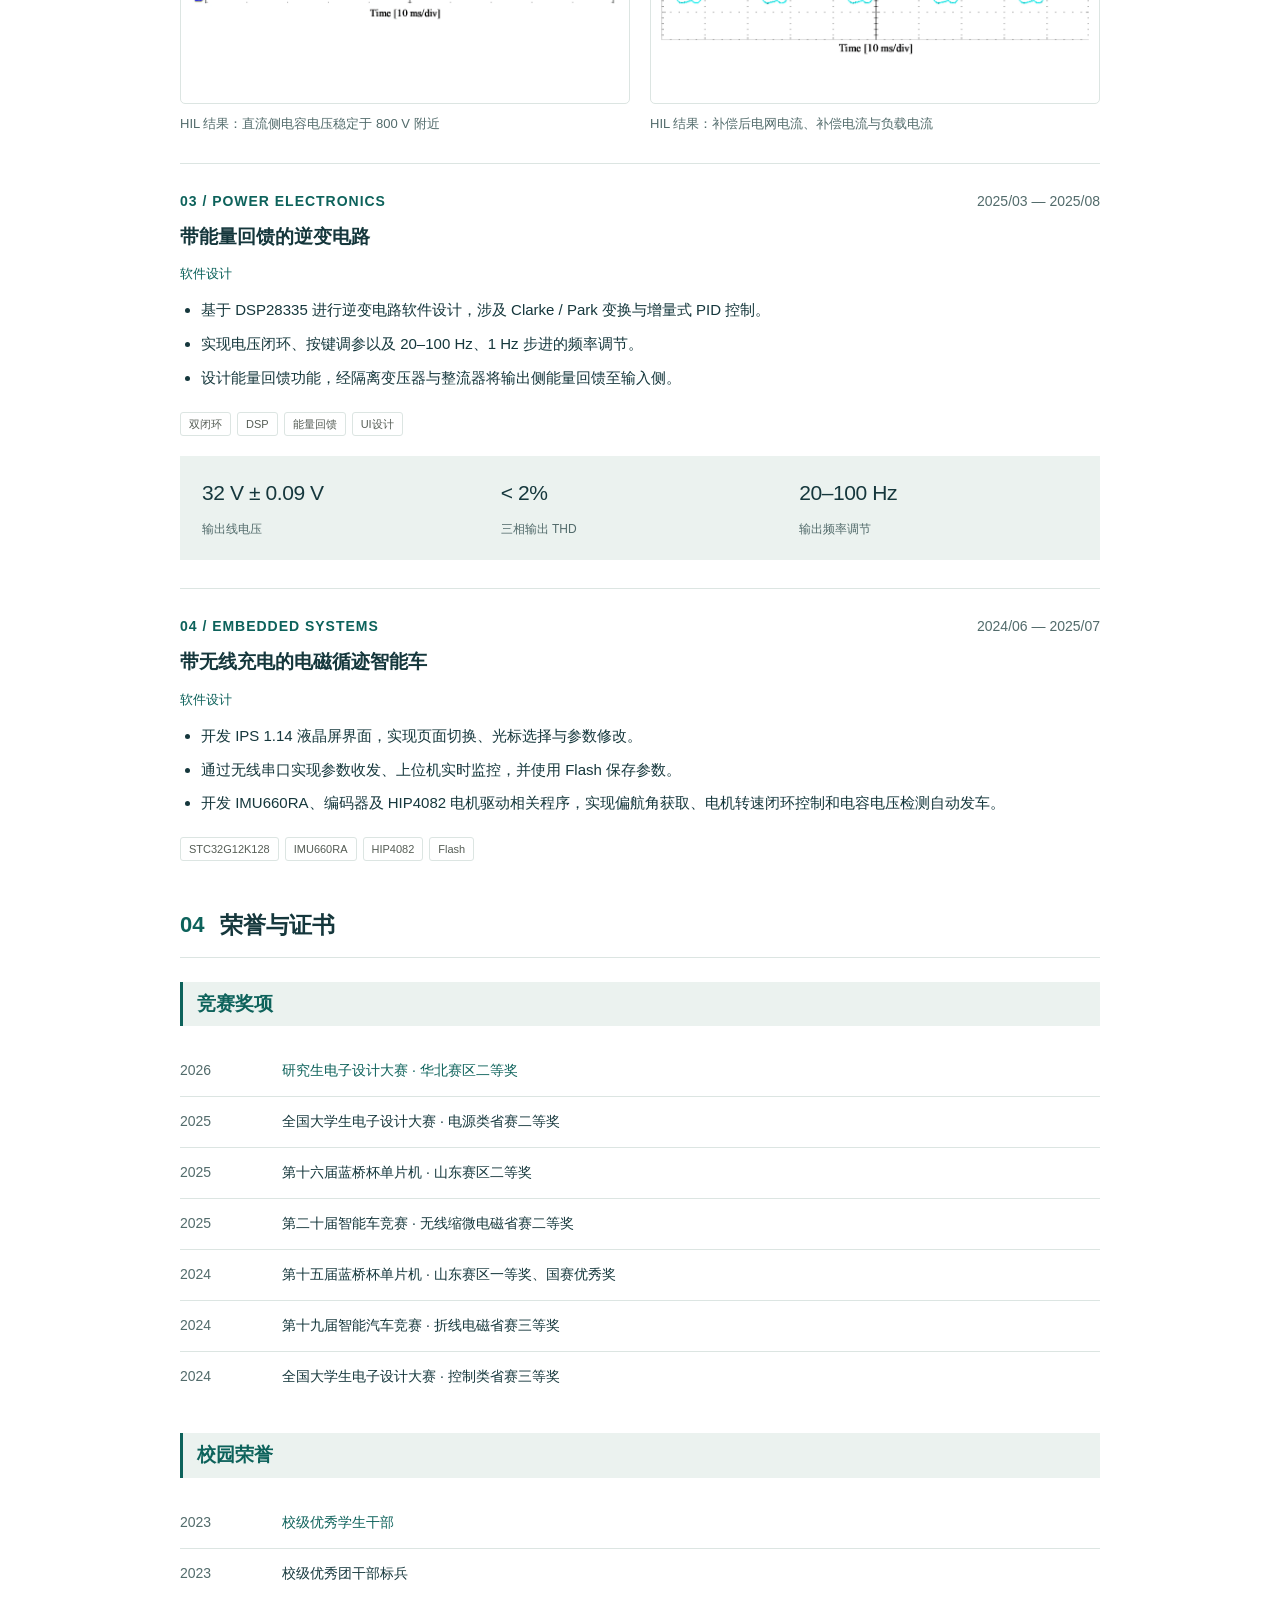
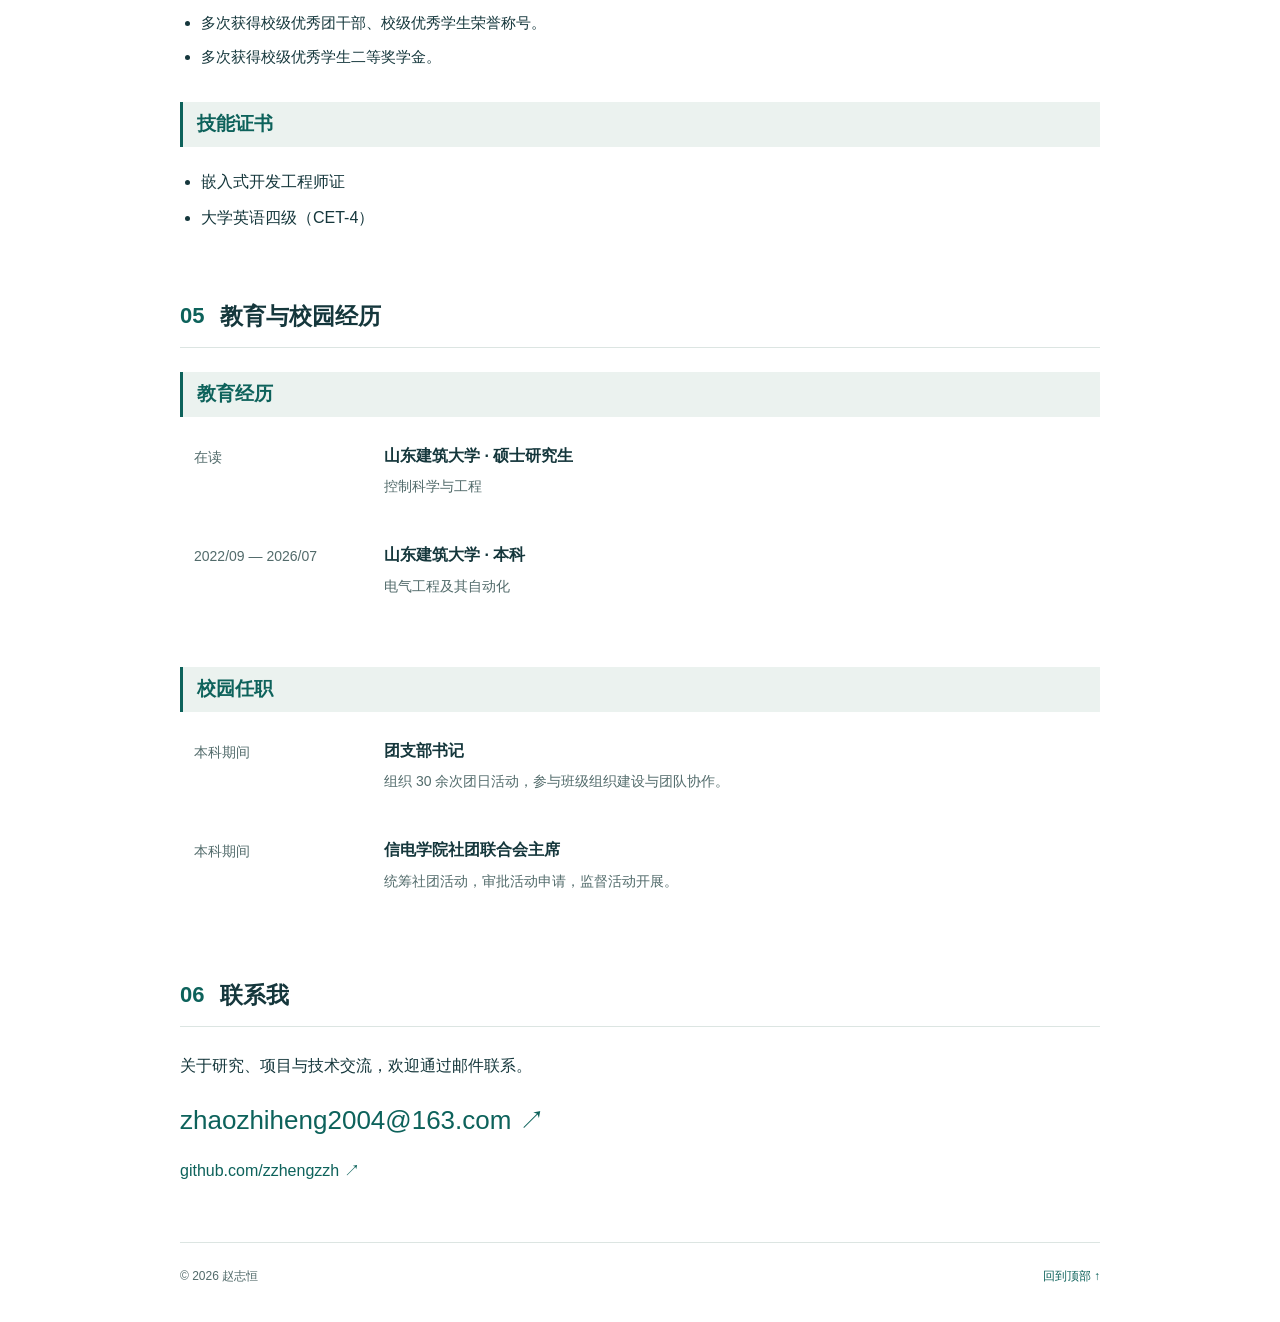
==== commit 2bea07f1: "加入图片" ====
--- a/index.html
+++ b/index.html
@@ -120,6 +120,65 @@
           <div class="tags">
             <span>GD32G553</span><span>DSP</span><span>FPGA</span><span>T 型三电平</span><span>三重化 Buck</span><span>PI 控制</span>
           </div>
+          <div class="project-visuals">
+            <h4>系统方案与控制</h4>
+            <div class="project-gallery">
+              <figure class="project-figure project-figure--wide">
+                <a href="images/projects/charger-topology.webp" target="_blank" rel="noopener" aria-label="查看大图：双级式直流快充系统电路拓扑">
+                  <img src="images/projects/charger-topology.webp" alt="双级式直流快充系统电路拓扑" width="1800" height="568" loading="lazy" decoding="async" />
+                </a>
+                <figcaption>双级式直流快充系统电路拓扑</figcaption>
+              </figure>
+              <figure class="project-figure">
+                <a href="images/projects/charger-rectifier-control.webp" target="_blank" rel="noopener" aria-label="查看大图：T 型三电平整流器控制框图">
+                  <img src="images/projects/charger-rectifier-control.webp" alt="T 型三电平整流器控制框图" width="1800" height="741" loading="lazy" decoding="async" />
+                </a>
+                <figcaption>T 型三电平整流器控制框图</figcaption>
+              </figure>
+              <figure class="project-figure">
+                <a href="images/projects/charger-system.webp" target="_blank" rel="noopener" aria-label="查看大图：GD32G553、驱动与采样电路的系统结构">
+                  <img src="images/projects/charger-system.webp" alt="GD32G553、驱动与采样电路的系统结构" width="1800" height="511" loading="lazy" decoding="async" />
+                </a>
+                <figcaption>GD32G553、驱动与采样电路的系统结构</figcaption>
+              </figure>
+            </div>
+            <h4 id="charger-hardware">硬件与实验平台</h4>
+            <div class="project-gallery">
+              <figure class="project-figure">
+                <a href="images/projects/charger-controller.webp" target="_blank" rel="noopener" aria-label="查看大图：GD32G553 控制板与 FPGA 协同控制硬件">
+                  <img src="images/projects/charger-controller.webp" alt="GD32G553 控制板与 FPGA 协同控制硬件" width="859" height="645" loading="lazy" decoding="async" />
+                </a>
+                <figcaption>GD32G553 控制板与 FPGA 协同控制硬件</figcaption>
+              </figure>
+              <figure class="project-figure">
+                <a href="images/projects/charger-test-bench.webp" target="_blank" rel="noopener" aria-label="查看大图：双级式直流快充实验平台">
+                  <img src="images/projects/charger-test-bench.webp" alt="双级式直流快充实验平台" width="1800" height="1351" loading="lazy" decoding="async" />
+                </a>
+                <figcaption>双级式直流快充实验平台</figcaption>
+              </figure>
+            </div>
+            <h4>低压样机实验结果</h4>
+            <div class="project-gallery">
+              <figure class="project-figure">
+                <a href="images/projects/charger-ac-waveforms.webp" target="_blank" rel="noopener" aria-label="查看大图：整流器交流侧三相电流与 A 相电压实验波形">
+                  <img src="images/projects/charger-ac-waveforms.webp" alt="整流器交流侧三相电流与 A 相电压实验波形" width="1800" height="1210" loading="lazy" decoding="async" />
+                </a>
+                <figcaption>整流器交流侧三相电流与 A 相电压实验波形</figcaption>
+              </figure>
+              <figure class="project-figure">
+                <a href="images/projects/charger-dc-waveforms.webp" target="_blank" rel="noopener" aria-label="查看大图：整流器直流母线、上下电容电压与线电压实验波形">
+                  <img src="images/projects/charger-dc-waveforms.webp" alt="整流器直流母线、上下电容电压与线电压实验波形" width="1800" height="1223" loading="lazy" decoding="async" />
+                </a>
+                <figcaption>整流器直流母线、上下电容电压与线电压实验波形</figcaption>
+              </figure>
+              <figure class="project-figure project-figure--wide">
+                <a href="images/projects/charger-buck-waveforms.webp" target="_blank" rel="noopener" aria-label="查看大图：后级三重化 Buck 输入、输出电压实验波形：输出稳定至 30 V">
+                  <img src="images/projects/charger-buck-waveforms.webp" alt="后级三重化 Buck 输入、输出电压实验波形：输出稳定至 30 V" width="1800" height="1127" loading="lazy" decoding="async" />
+                </a>
+                <figcaption>后级三重化 Buck 输入、输出电压实验波形：输出稳定至 30 V</figcaption>
+              </figure>
+            </div>
+          </div>
         </article>
         <article class="project">
           <div class="project-top">
@@ -136,6 +195,71 @@
           </ul>
           <div class="tags">
             <span>TMS320F28335</span><span>MATLAB/Simulink</span><span>Typhoon HIL</span><span>PRC</span><span>SVPWM</span><span>PCB 设计</span>
+          </div>
+          <div class="project-visuals">
+            <h4>系统方案与硬件设计</h4>
+            <div class="project-gallery">
+              <figure class="project-figure project-figure--wide">
+                <a href="images/projects/apf-topology.webp" target="_blank" rel="noopener" aria-label="查看大图：三相两电平并联型有源电力滤波器主电路拓扑">
+                  <img src="images/projects/apf-topology.webp" alt="三相两电平并联型有源电力滤波器主电路拓扑" width="1800" height="1048" loading="lazy" decoding="async" />
+                </a>
+                <figcaption>三相两电平并联型有源电力滤波器主电路拓扑</figcaption>
+              </figure>
+              <figure class="project-figure">
+                <a href="images/projects/apf-control.webp" target="_blank" rel="noopener" aria-label="查看大图：有源电力滤波器整体控制流程">
+                  <img src="images/projects/apf-control.webp" alt="有源电力滤波器整体控制流程" width="1800" height="1110" loading="lazy" decoding="async" />
+                </a>
+                <figcaption>有源电力滤波器整体控制流程</figcaption>
+              </figure>
+              <figure class="project-figure">
+                <a href="images/projects/apf-sampling-pcb.webp" target="_blank" rel="noopener" aria-label="查看大图：采样电路 PCB 设计">
+                  <img src="images/projects/apf-sampling-pcb.webp" alt="采样电路 PCB 设计" width="1294" height="524" loading="lazy" decoding="async" />
+                </a>
+                <figcaption>采样电路 PCB 设计</figcaption>
+              </figure>
+            </div>
+            <h4 id="apf-hil">硬件在环验证平台</h4>
+            <div class="project-gallery">
+              <figure class="project-figure">
+                <a href="images/projects/apf-hil-architecture.webp" target="_blank" rel="noopener" aria-label="查看大图：DSP、信号接口与 HIL 实时仿真器的连接结构">
+                  <img src="images/projects/apf-hil-architecture.webp" alt="DSP、信号接口与 HIL 实时仿真器的连接结构" width="1800" height="1197" loading="lazy" decoding="async" />
+                </a>
+                <figcaption>DSP、信号接口与 HIL 实时仿真器的连接结构</figcaption>
+              </figure>
+              <figure class="project-figure">
+                <a href="images/projects/apf-hil-bench.webp" target="_blank" rel="noopener" aria-label="查看大图：DSP 与 Typhoon HIL 硬件在环实验平台">
+                  <img src="images/projects/apf-hil-bench.webp" alt="DSP 与 Typhoon HIL 硬件在环实验平台" width="1800" height="1353" loading="lazy" decoding="async" />
+                </a>
+                <figcaption>DSP 与 Typhoon HIL 硬件在环实验平台</figcaption>
+              </figure>
+            </div>
+            <h4>仿真对比与实验结果</h4>
+            <div class="project-gallery">
+              <figure class="project-figure project-figure--tall">
+                <a href="images/projects/apf-simulation-comparison.webp" target="_blank" rel="noopener" aria-label="查看大图：仿真对比：PI、MPR 与 PRC 补偿后的电网电流；PRC 的 THD 为 3.16%">
+                  <img src="images/projects/apf-simulation-comparison.webp" alt="仿真对比：PI、MPR 与 PRC 补偿后的电网电流；PRC 的 THD 为 3.16%" width="1800" height="1935" loading="lazy" decoding="async" />
+                </a>
+                <figcaption>仿真对比：PI、MPR 与 PRC 补偿后的电网电流；PRC 的 THD 为 3.16%</figcaption>
+              </figure>
+              <figure class="project-figure project-figure--tall">
+                <a href="images/projects/apf-hil-spectrum.webp" target="_blank" rel="noopener" aria-label="查看大图：HIL 结果：PRC + SVPWM 补偿后电网电流的 FFT 分析，THD 为 4.86%">
+                  <img src="images/projects/apf-hil-spectrum.webp" alt="HIL 结果：PRC + SVPWM 补偿后电网电流的 FFT 分析，THD 为 4.86%" width="1800" height="1518" loading="lazy" decoding="async" />
+                </a>
+                <figcaption>HIL 结果：PRC + SVPWM 补偿后电网电流的 FFT 分析，THD 为 4.86%</figcaption>
+              </figure>
+              <figure class="project-figure">
+                <a href="images/projects/apf-hil-dc-voltage.webp" target="_blank" rel="noopener" aria-label="查看大图：HIL 结果：直流侧电容电压稳定于 800 V 附近">
+                  <img src="images/projects/apf-hil-dc-voltage.webp" alt="HIL 结果：直流侧电容电压稳定于 800 V 附近" width="1800" height="746" loading="lazy" decoding="async" />
+                </a>
+                <figcaption>HIL 结果：直流侧电容电压稳定于 800 V 附近</figcaption>
+              </figure>
+              <figure class="project-figure">
+                <a href="images/projects/apf-hil-currents.webp" target="_blank" rel="noopener" aria-label="查看大图：HIL 结果：补偿后电网电流、补偿电流与负载电流">
+                  <img src="images/projects/apf-hil-currents.webp" alt="HIL 结果：补偿后电网电流、补偿电流与负载电流" width="1800" height="1045" loading="lazy" decoding="async" />
+                </a>
+                <figcaption>HIL 结果：补偿后电网电流、补偿电流与负载电流</figcaption>
+              </figure>
+            </div>
           </div>
         </article>
         <article class="project">
--- a/styles.css
+++ b/styles.css
@@ -7,3 +7,6 @@
 .subheading{font-size:19px;font-weight:650;margin:32px 0 20px;padding:9px 14px;border-left:3px solid var(--accent);background:var(--wash);color:var(--accent)}.section-heading+.subheading{margin-top:0}.project-top .eyebrow{color:var(--accent);font-size:14px;letter-spacing:.07em}.education .date{white-space:normal}.awards+ul:not(.awards){font-size:15px}.identity{min-width:0}
 
 @media(max-width:700px){.navigation nav{display:grid;grid-template-columns:repeat(3,minmax(0,1fr));gap:0 10px}.navigation nav a{font-size:12px;line-height:1.5;padding:6px 0}.navigation .language{align-self:flex-start;padding-top:8px}}
+
+.project-visuals{margin-top:28px}.project-visuals h4{margin:28px 0 14px;font-size:15px;font-weight:600;color:var(--accent)}.project-gallery{display:grid;grid-template-columns:repeat(2,minmax(0,1fr));gap:24px 20px;align-items:start}.project-figure{margin:0;min-width:0}.project-figure a{display:flex;align-items:center;justify-content:center;aspect-ratio:4/3;padding:10px;border:1px solid var(--line);border-radius:5px;background:#fff;overflow:hidden;cursor:zoom-in;transition:border-color .2s}.project-figure a:hover{border-color:var(--accent)}.project-figure img{display:block;width:100%;height:100%;object-fit:contain}.project-figure figcaption{margin-top:9px;font-size:13px;line-height:1.7;color:var(--muted)}.project-figure--wide{grid-column:1/-1}.project-figure--wide a{aspect-ratio:auto;padding:16px}.project-figure--wide img{height:auto;max-height:420px}.project-figure--tall a{aspect-ratio:1/1.08}
+@media(max-width:700px){.project-gallery{grid-template-columns:1fr;gap:22px}.project-visuals{margin-top:24px}.project-figure a{aspect-ratio:auto}.project-figure img{height:auto}.project-figure--wide a{padding:8px}.project-figure figcaption{font-size:12px}}
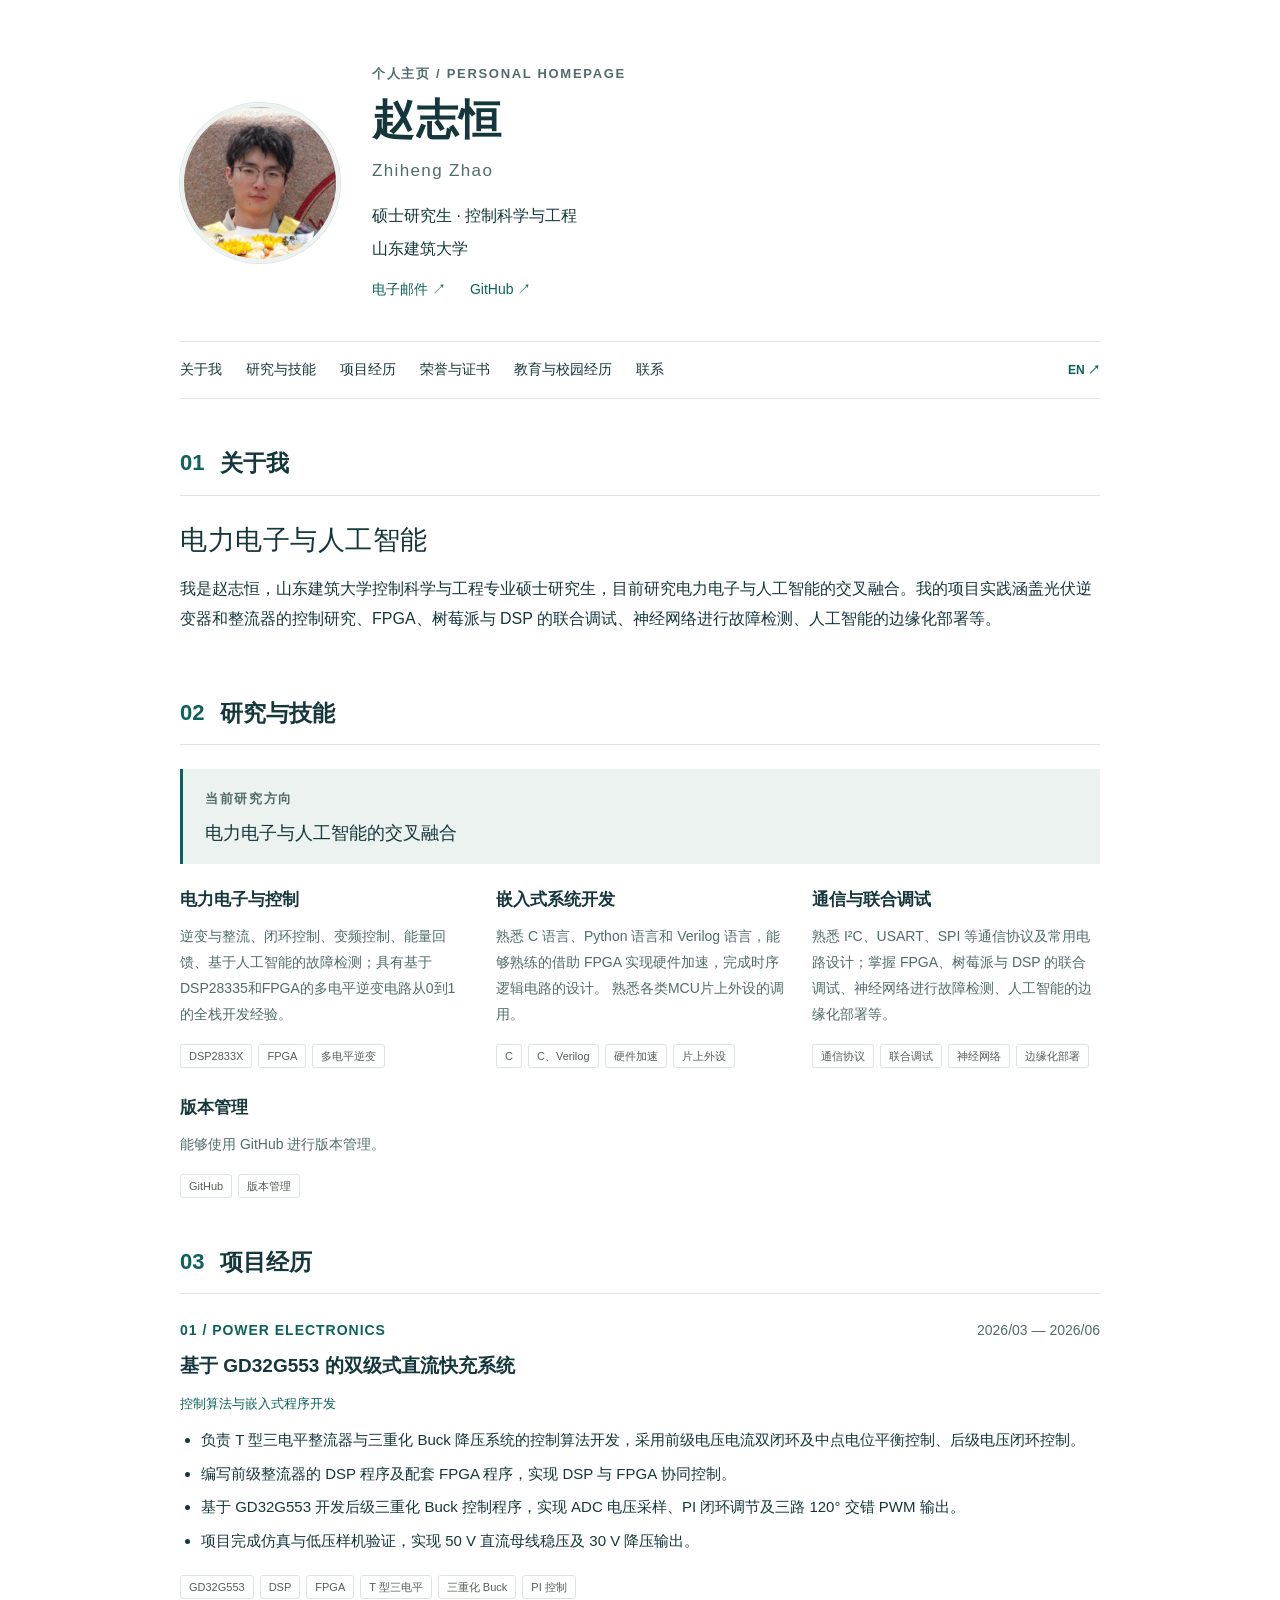
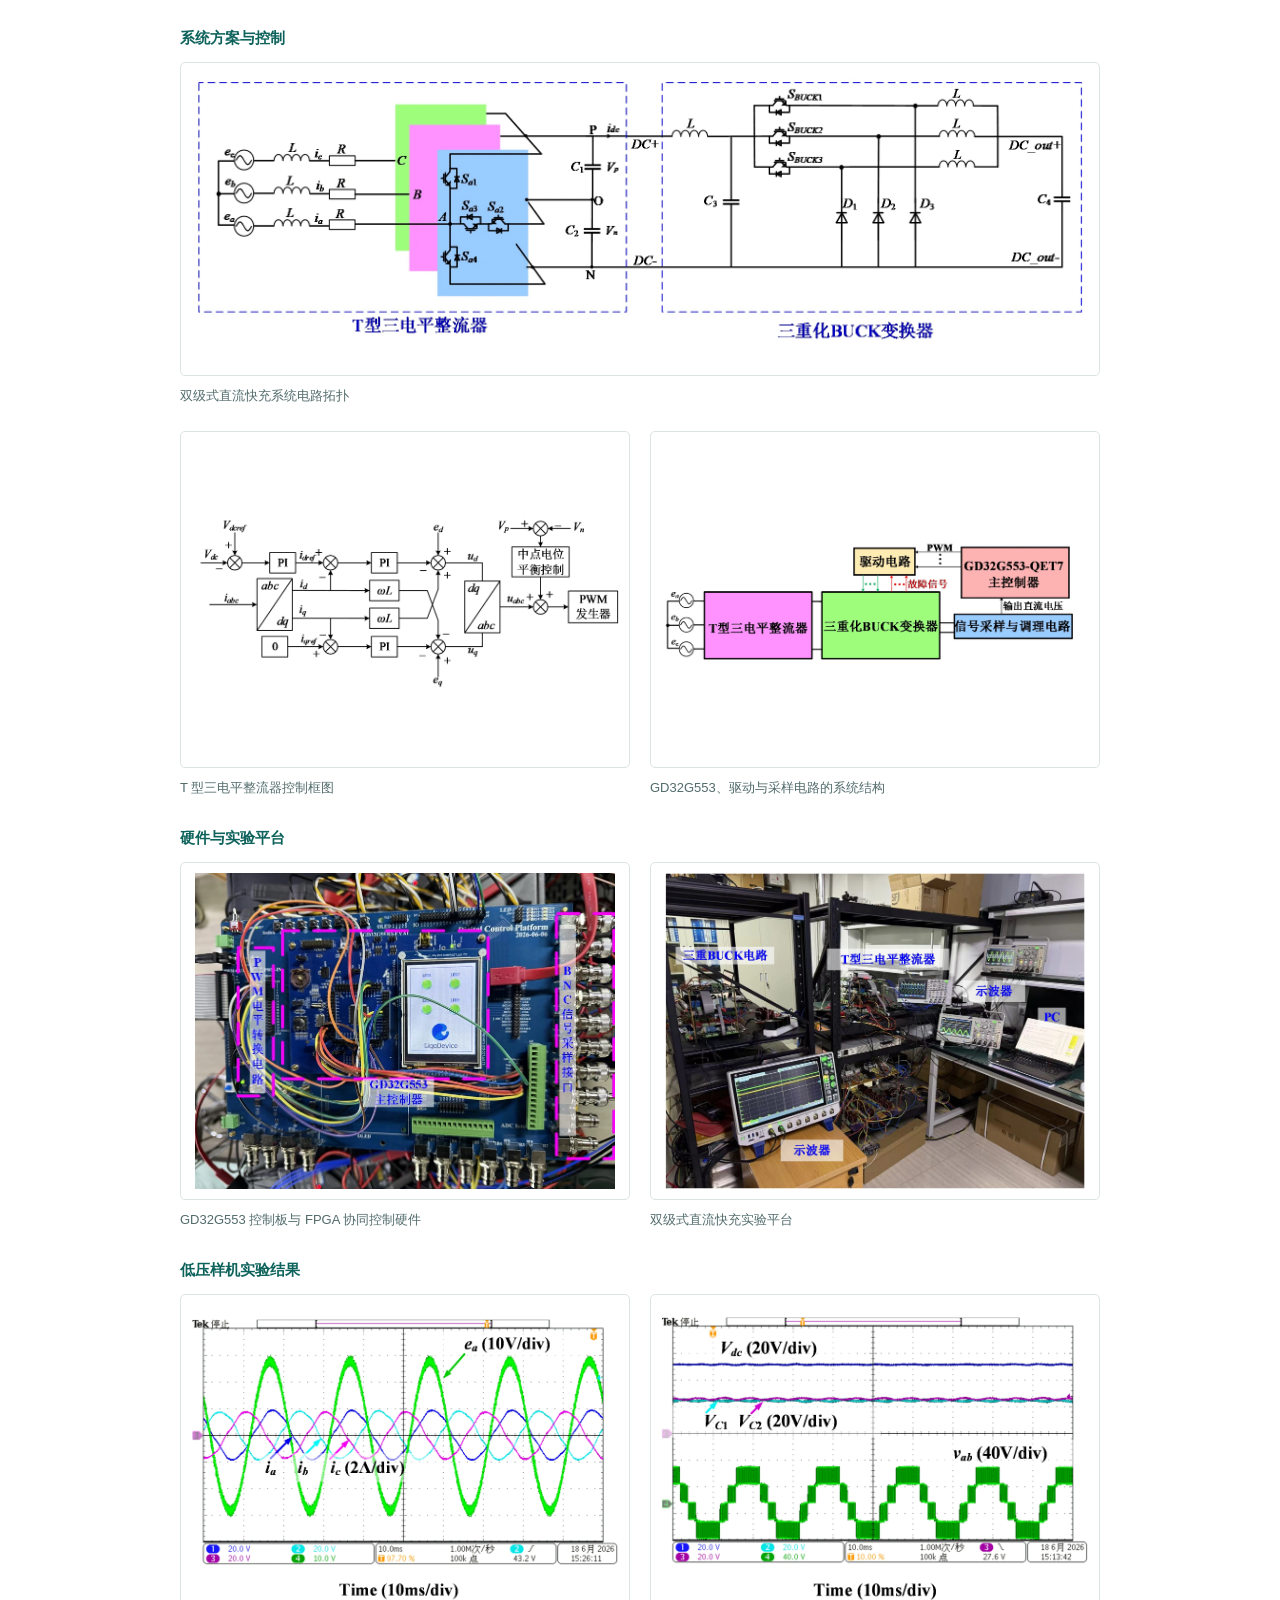
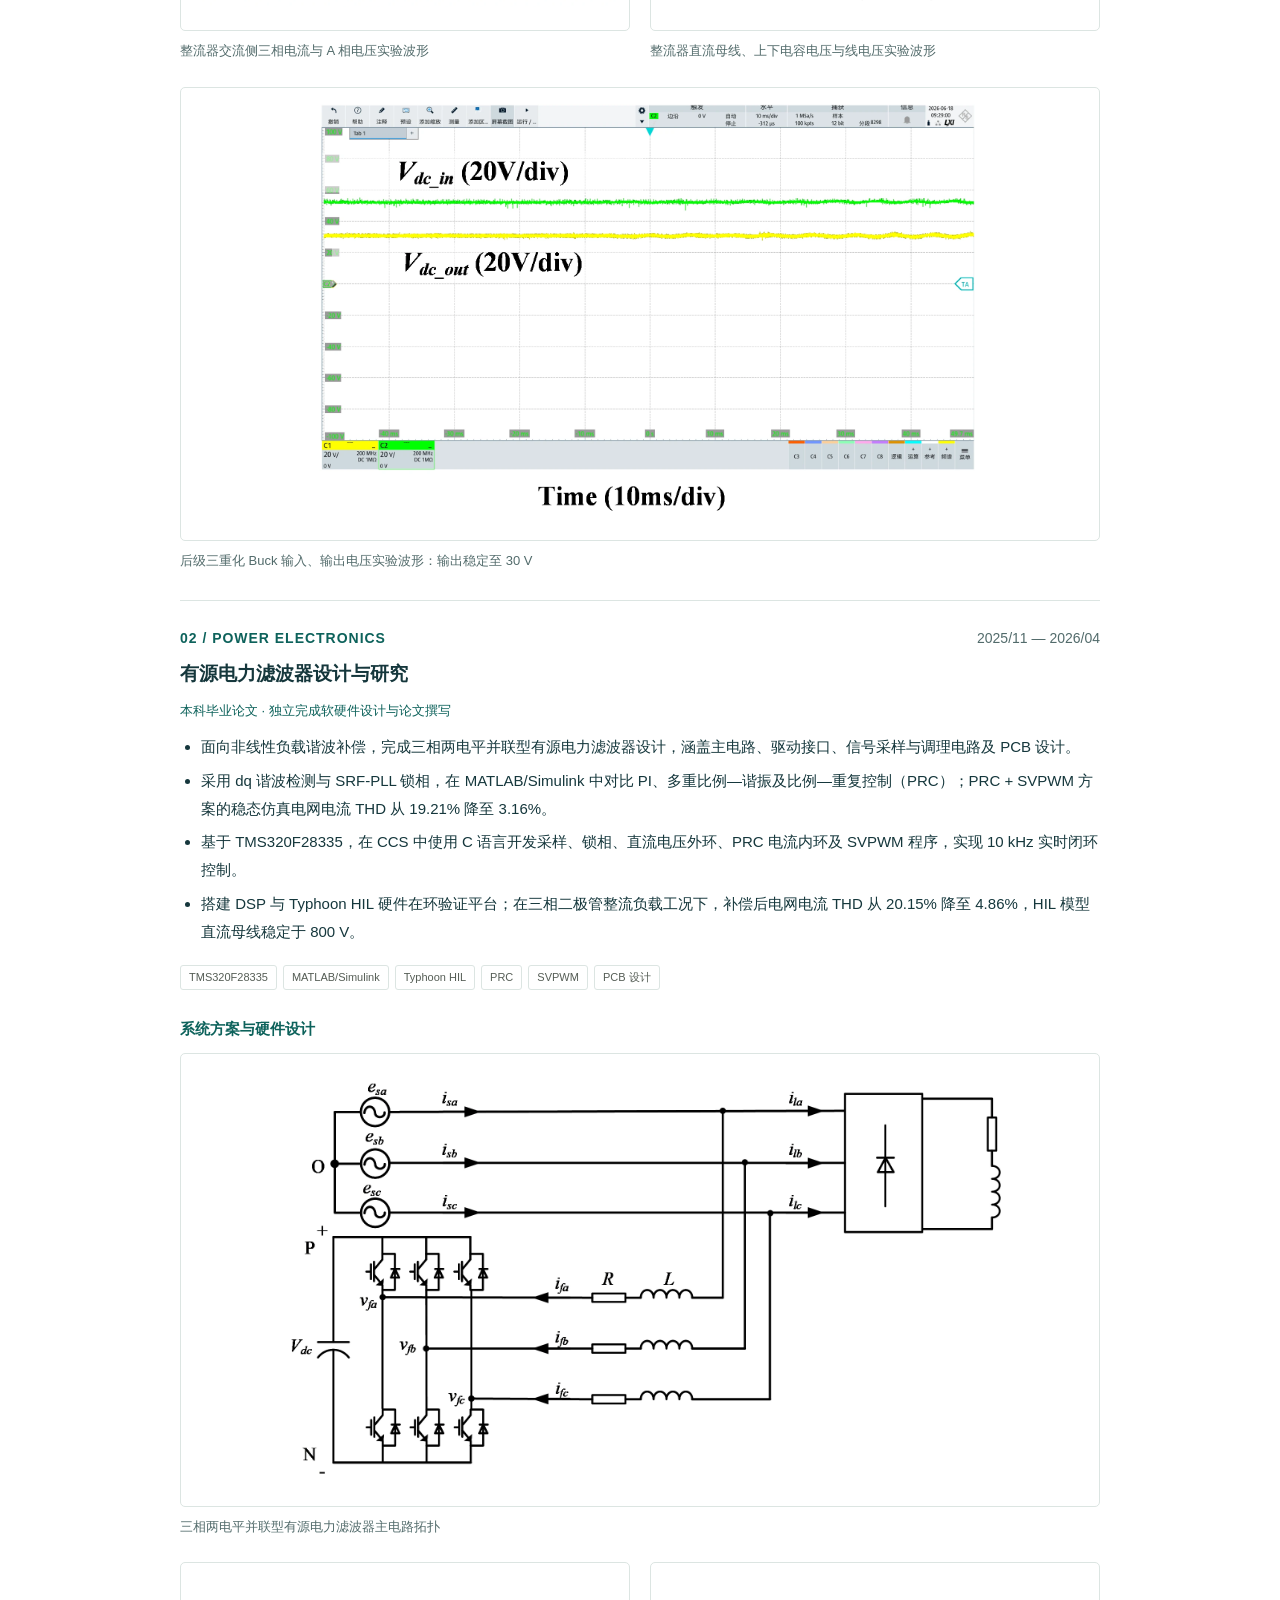
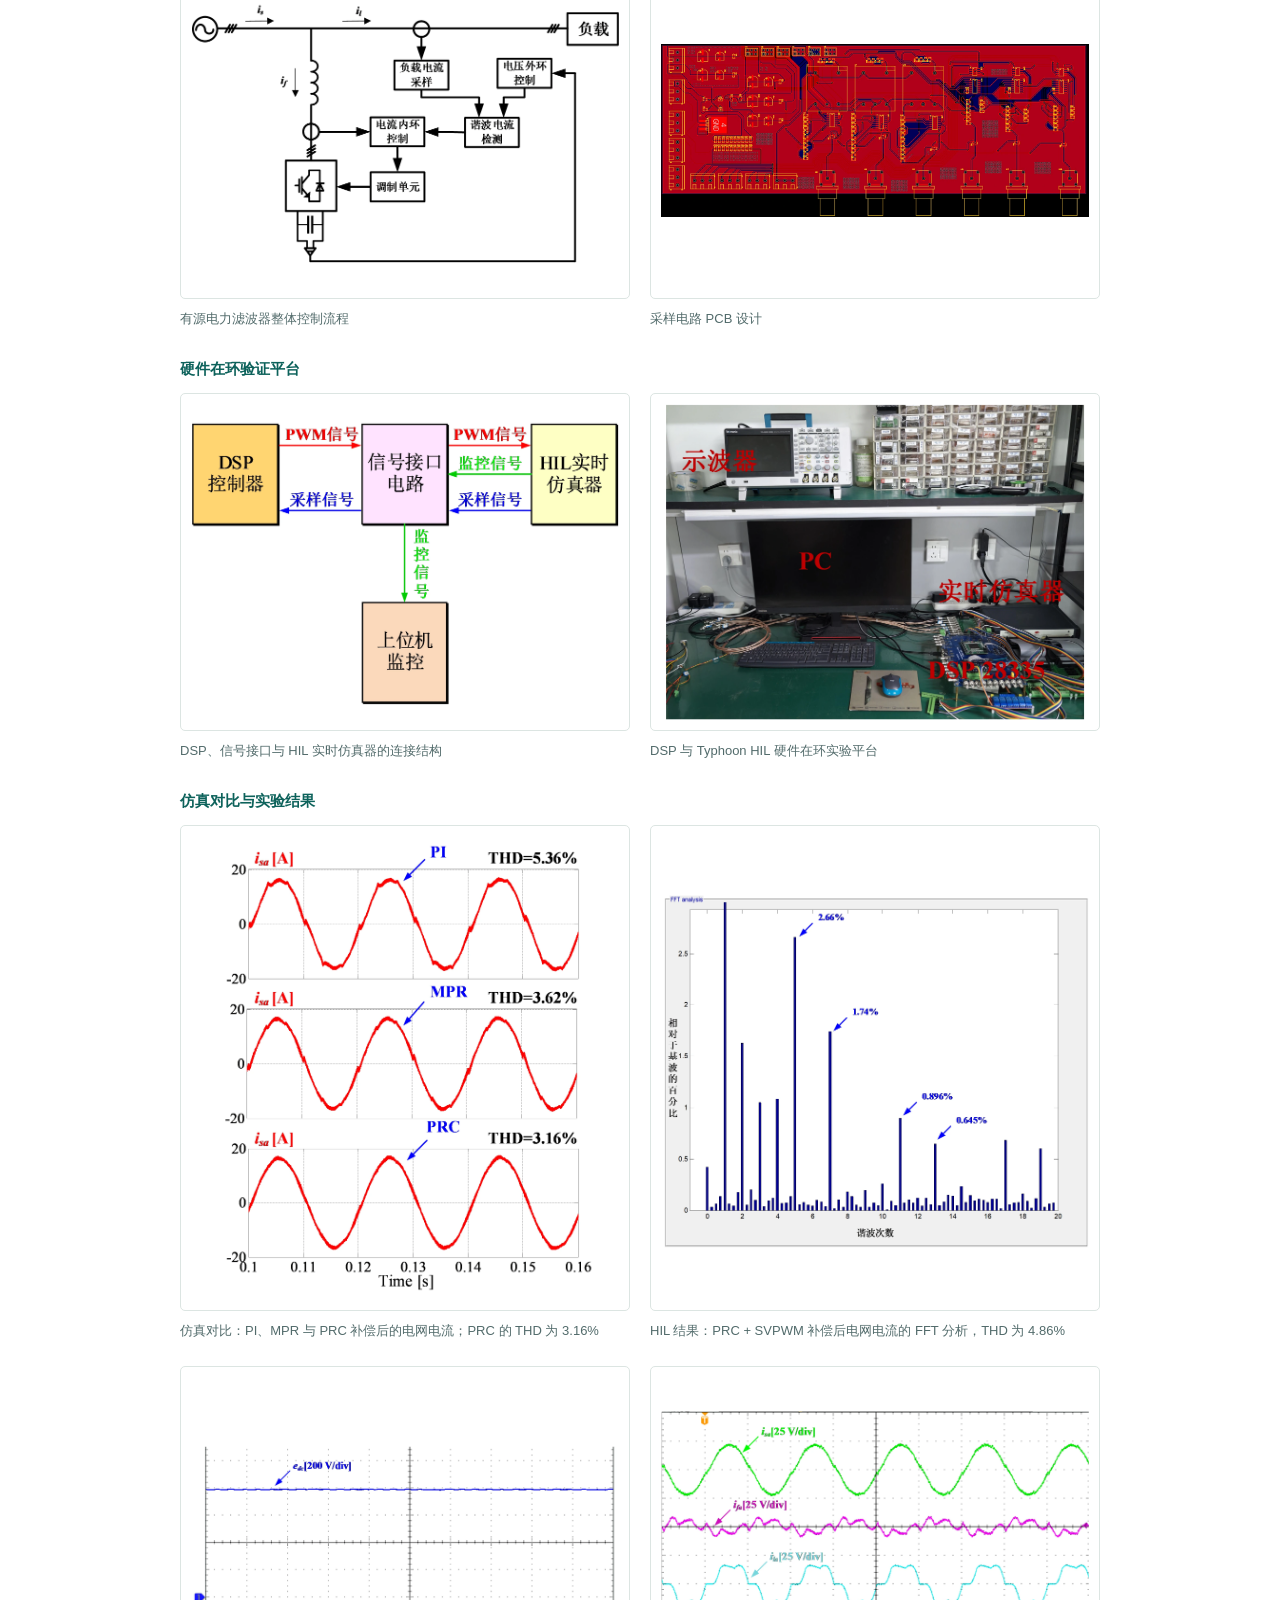
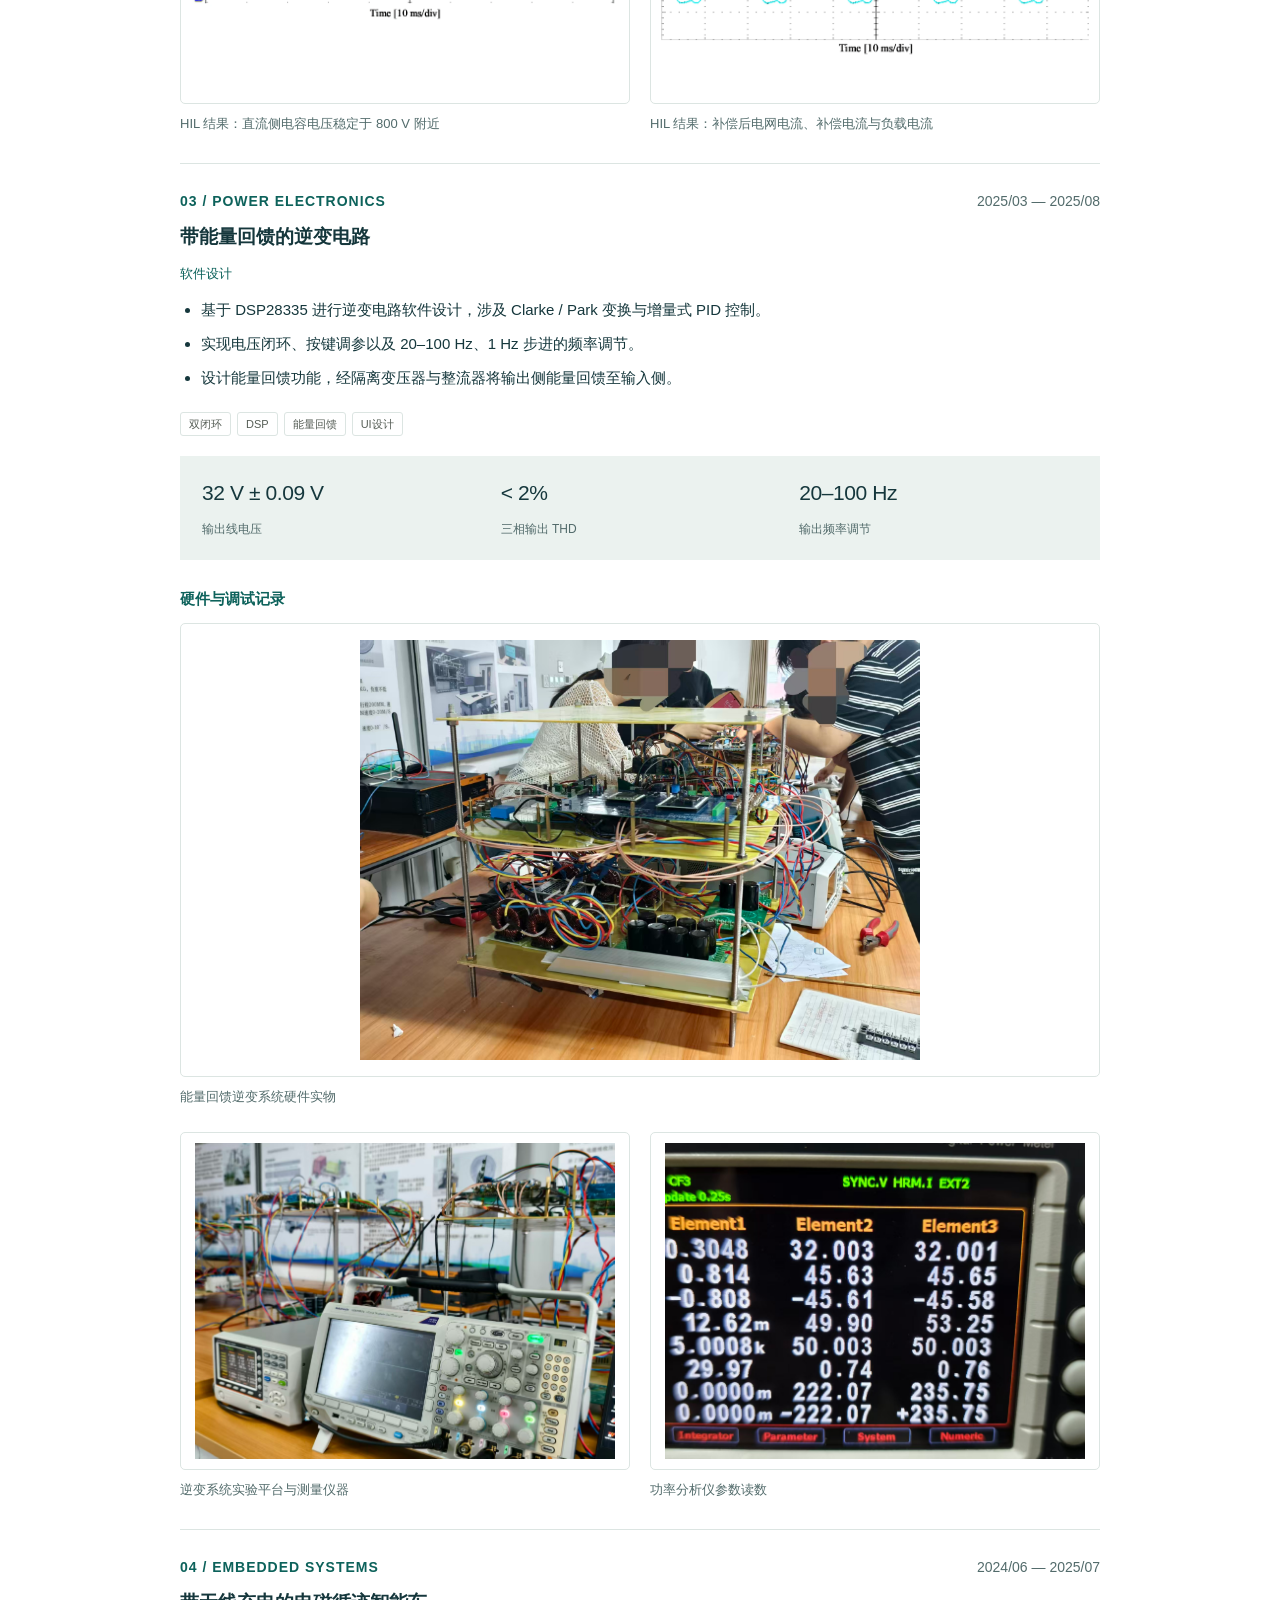
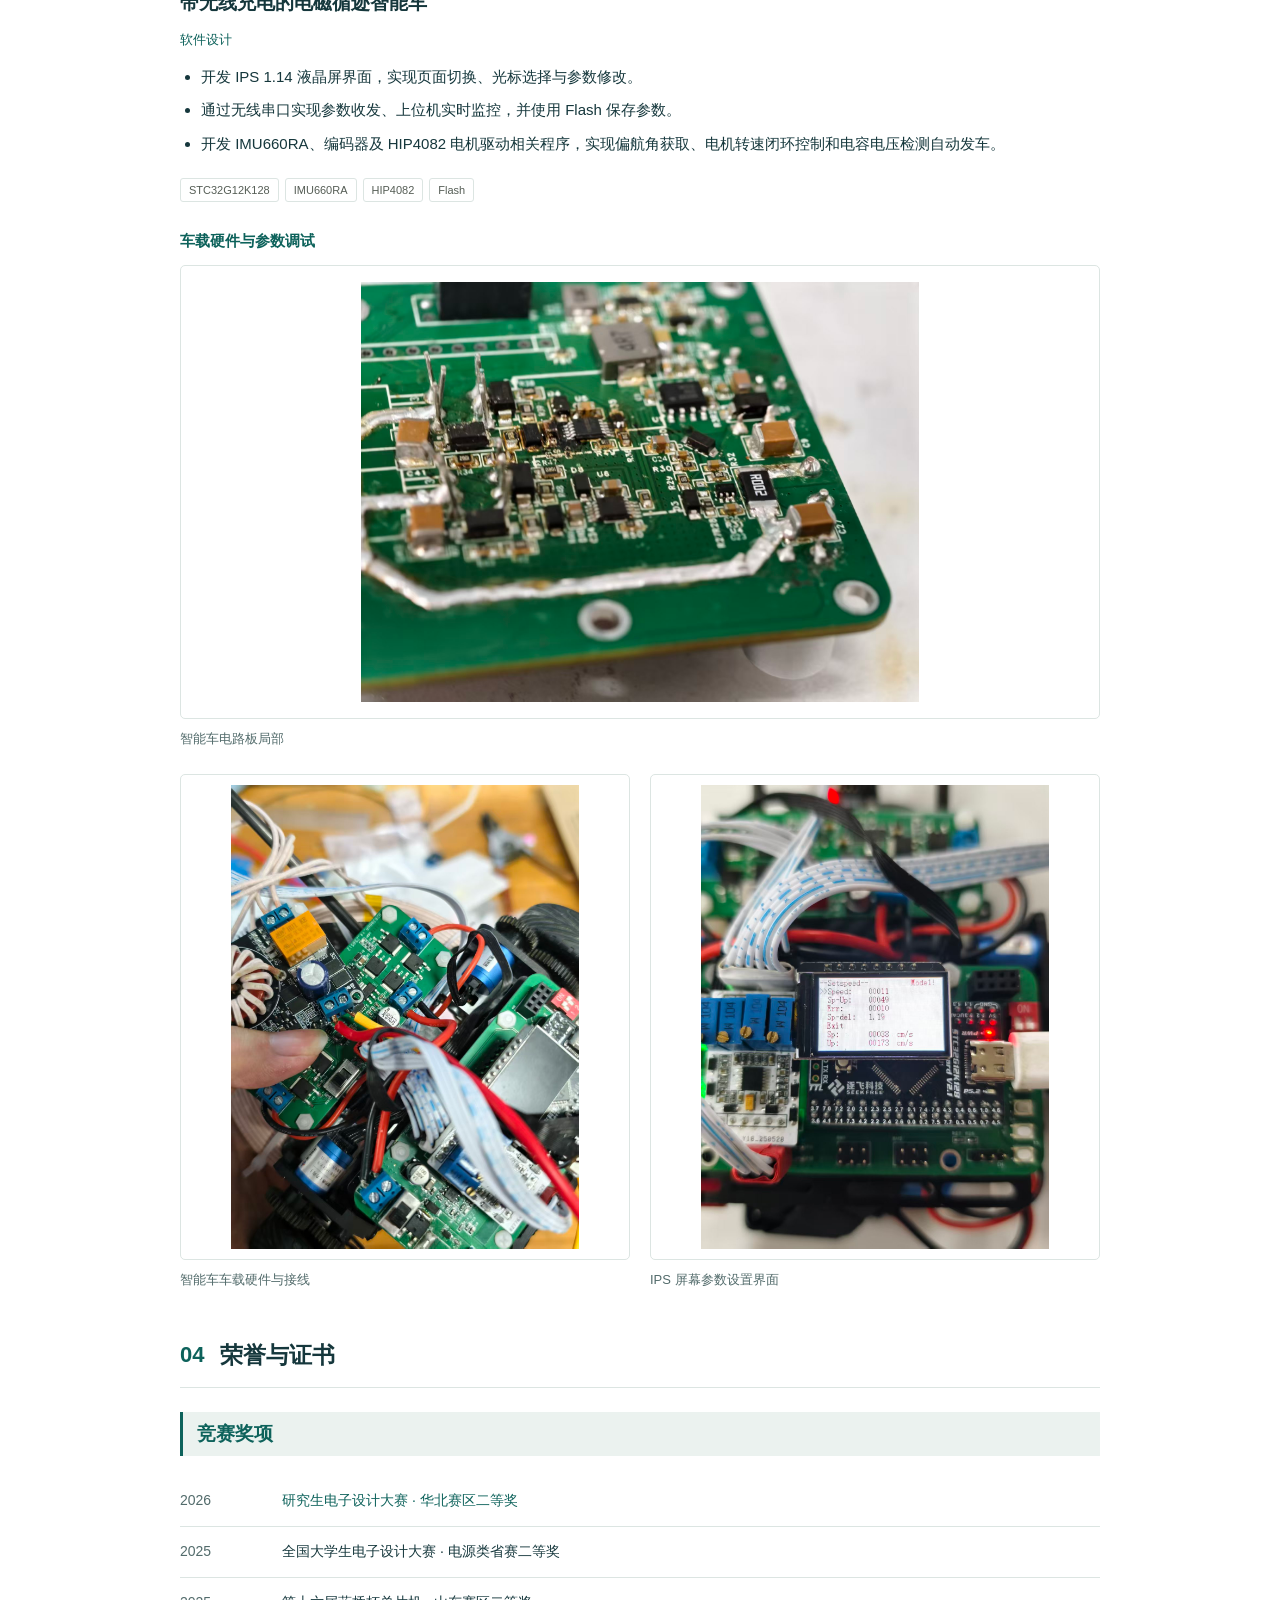
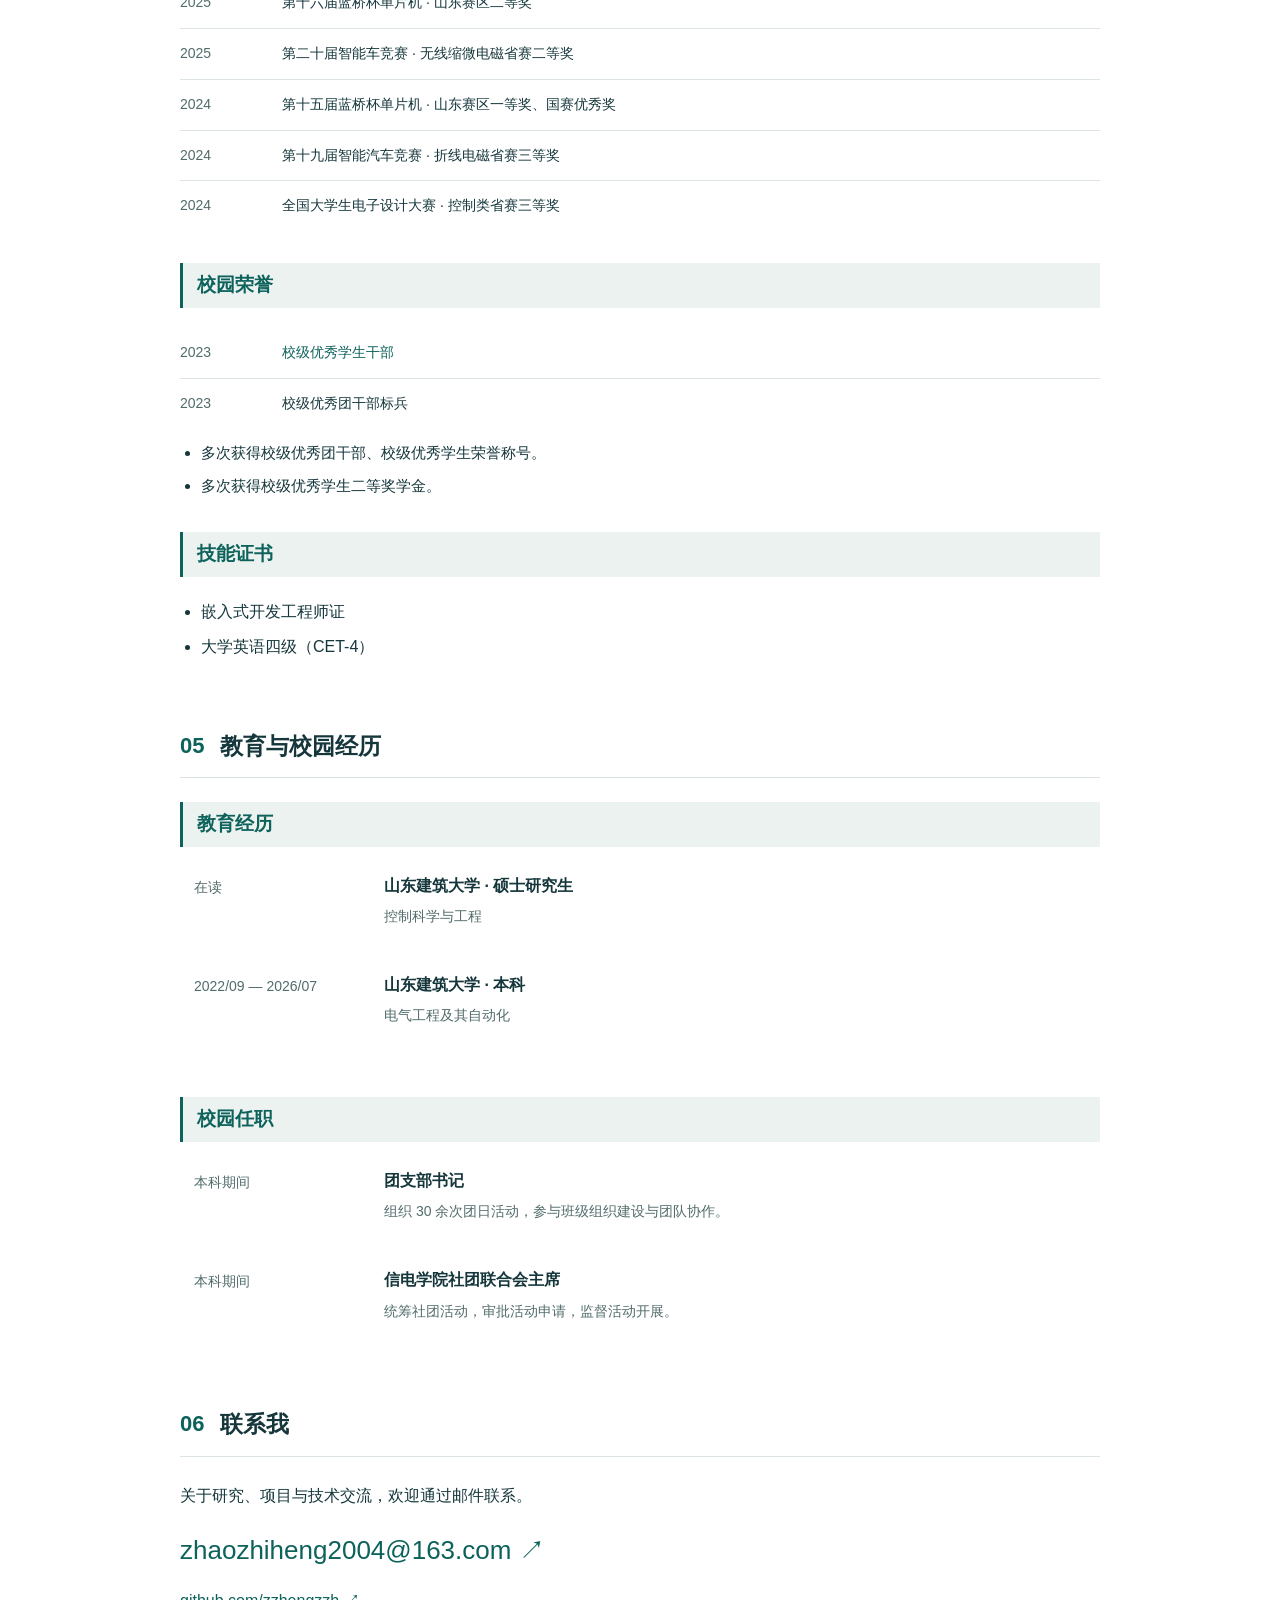
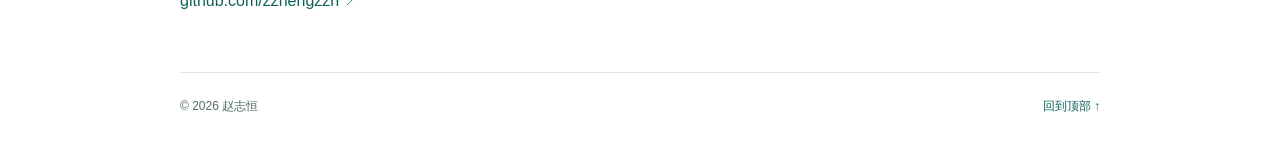
==== commit 38ae684d: "加入两个项目的图片" ====
--- a/index.html
+++ b/index.html
@@ -282,6 +282,29 @@
             <div><strong>&lt; 2%</strong><span>三相输出 THD</span></div>
             <div><strong>20–100 Hz</strong><span>输出频率调节</span></div>
           </div>
+          <div class="project-visuals">
+            <h4 id="inverter-gallery">硬件与调试记录</h4>
+            <div class="project-gallery">
+              <figure class="project-figure project-figure--wide">
+                <a href="images/projects/huikui_all.jpg" target="_blank" rel="noopener" aria-label="查看大图：能量回馈逆变系统硬件实物">
+                  <img src="images/projects/huikui_all.jpg" alt="能量回馈逆变系统硬件实物" width="1541" height="1280" loading="lazy" decoding="async" />
+                </a>
+                <figcaption>能量回馈逆变系统硬件实物</figcaption>
+              </figure>
+              <figure class="project-figure">
+                <a href="images/projects/huikui_1.jpg" target="_blank" rel="noopener" aria-label="查看大图：逆变系统实验平台与测量仪器">
+                  <img src="images/projects/huikui_1.jpg" alt="逆变系统实验平台与测量仪器" width="1706" height="1279" loading="lazy" decoding="async" />
+                </a>
+                <figcaption>逆变系统实验平台与测量仪器</figcaption>
+              </figure>
+              <figure class="project-figure">
+                <a href="images/projects/huikui_par.jpg" target="_blank" rel="noopener" aria-label="查看大图：功率分析仪参数读数">
+                  <img src="images/projects/huikui_par.jpg" alt="功率分析仪参数读数" width="1706" height="1279" loading="lazy" decoding="async" />
+                </a>
+                <figcaption>功率分析仪参数读数</figcaption>
+              </figure>
+            </div>
+          </div>
         </article>
         <article class="project">
           <div class="project-top">
@@ -300,6 +323,29 @@
           </ul>
           <div class="tags">
             <span>STC32G12K128</span><span>IMU660RA</span><span>HIP4082</span><span>Flash</span>
+          </div>
+          <div class="project-visuals">
+            <h4 id="car-gallery">车载硬件与参数调试</h4>
+            <div class="project-gallery">
+              <figure class="project-figure project-figure--wide">
+                <a href="images/projects/car_f.jpg" target="_blank" rel="noopener" aria-label="查看大图：智能车电路板局部">
+                  <img src="images/projects/car_f.jpg" alt="智能车电路板局部" width="1700" height="1280" loading="lazy" decoding="async" />
+                </a>
+                <figcaption>智能车电路板局部</figcaption>
+              </figure>
+              <figure class="project-figure project-figure--tall">
+                <a href="images/projects/car.jpg" target="_blank" rel="noopener" aria-label="查看大图：智能车车载硬件与接线">
+                  <img src="images/projects/car.jpg" alt="智能车车载硬件与接线" width="1279" height="1706" loading="lazy" decoding="async" />
+                </a>
+                <figcaption>智能车车载硬件与接线</figcaption>
+              </figure>
+              <figure class="project-figure project-figure--tall">
+                <a href="images/projects/car_par.jpg" target="_blank" rel="noopener" aria-label="查看大图：IPS 屏幕参数设置界面">
+                  <img src="images/projects/car_par.jpg" alt="IPS 屏幕参数设置界面" width="1279" height="1706" loading="lazy" decoding="async" />
+                </a>
+                <figcaption>IPS 屏幕参数设置界面</figcaption>
+              </figure>
+            </div>
           </div>
         </article>
       </section>
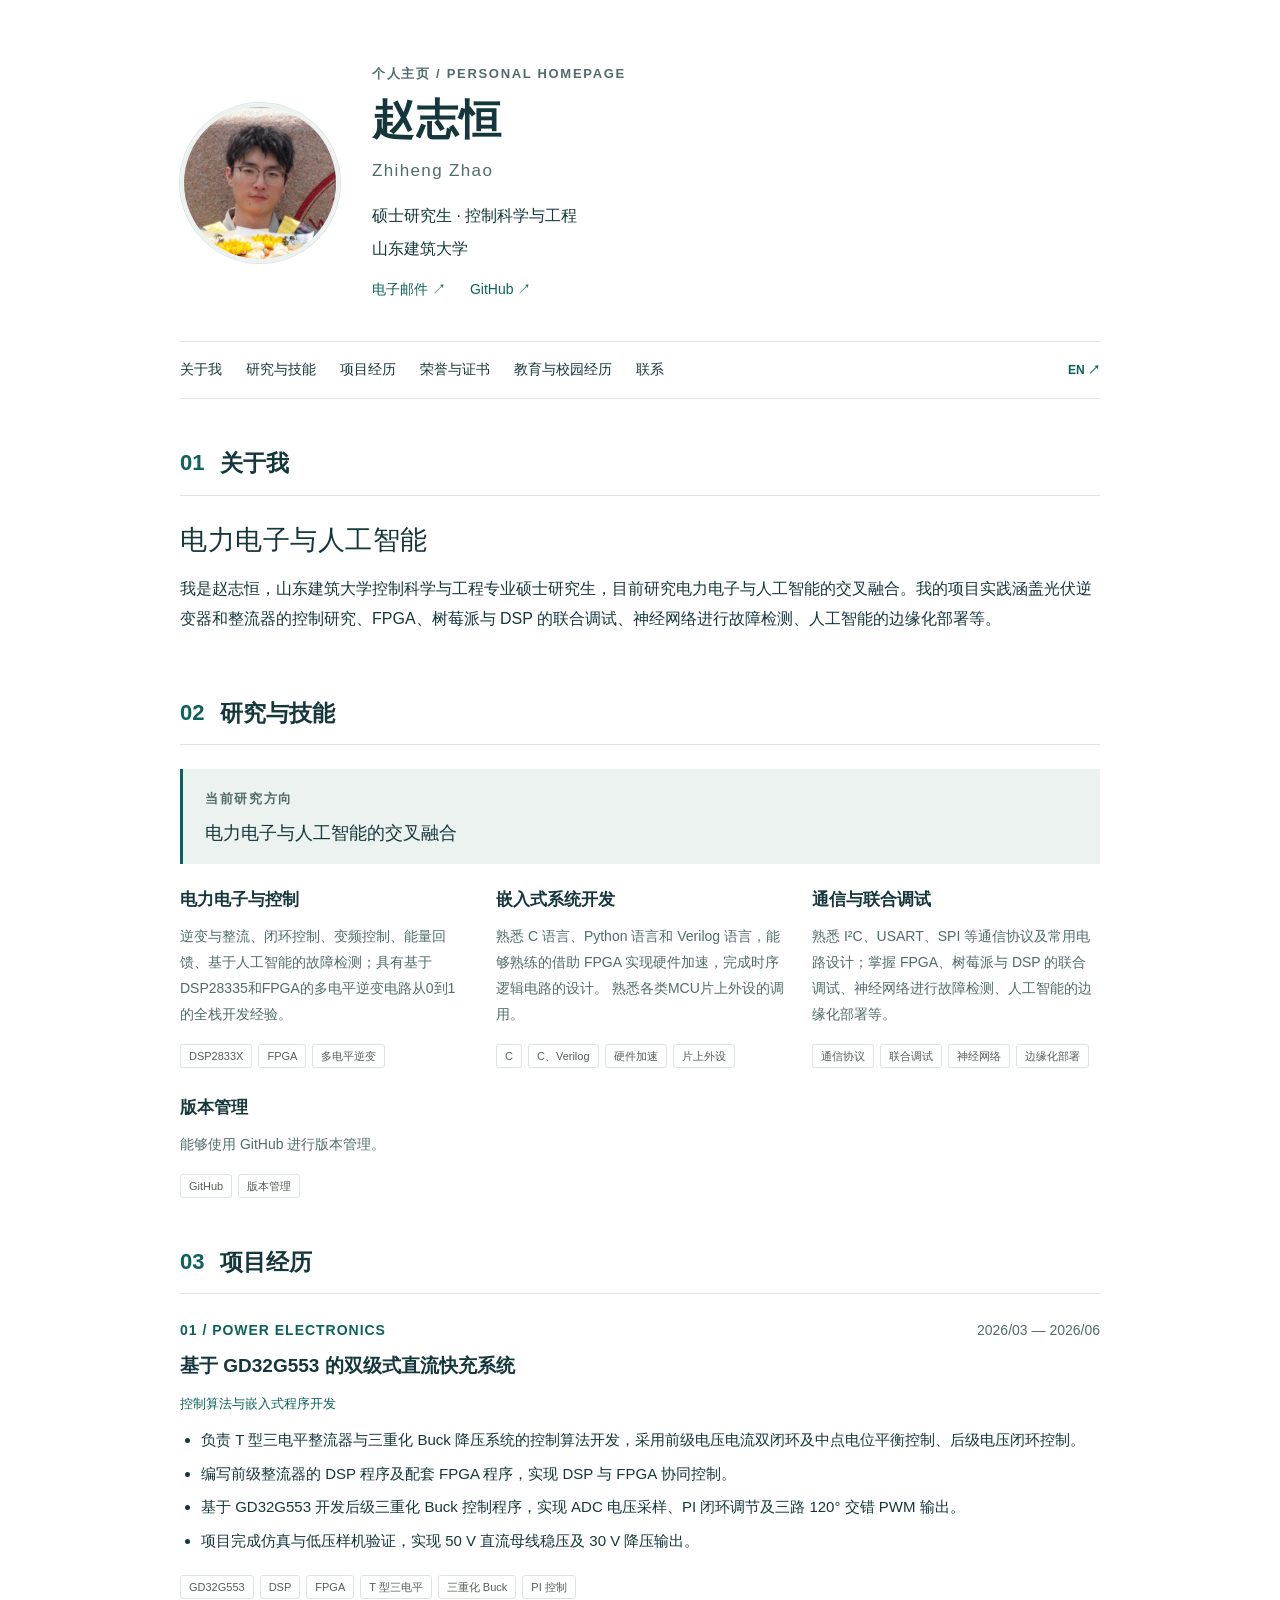
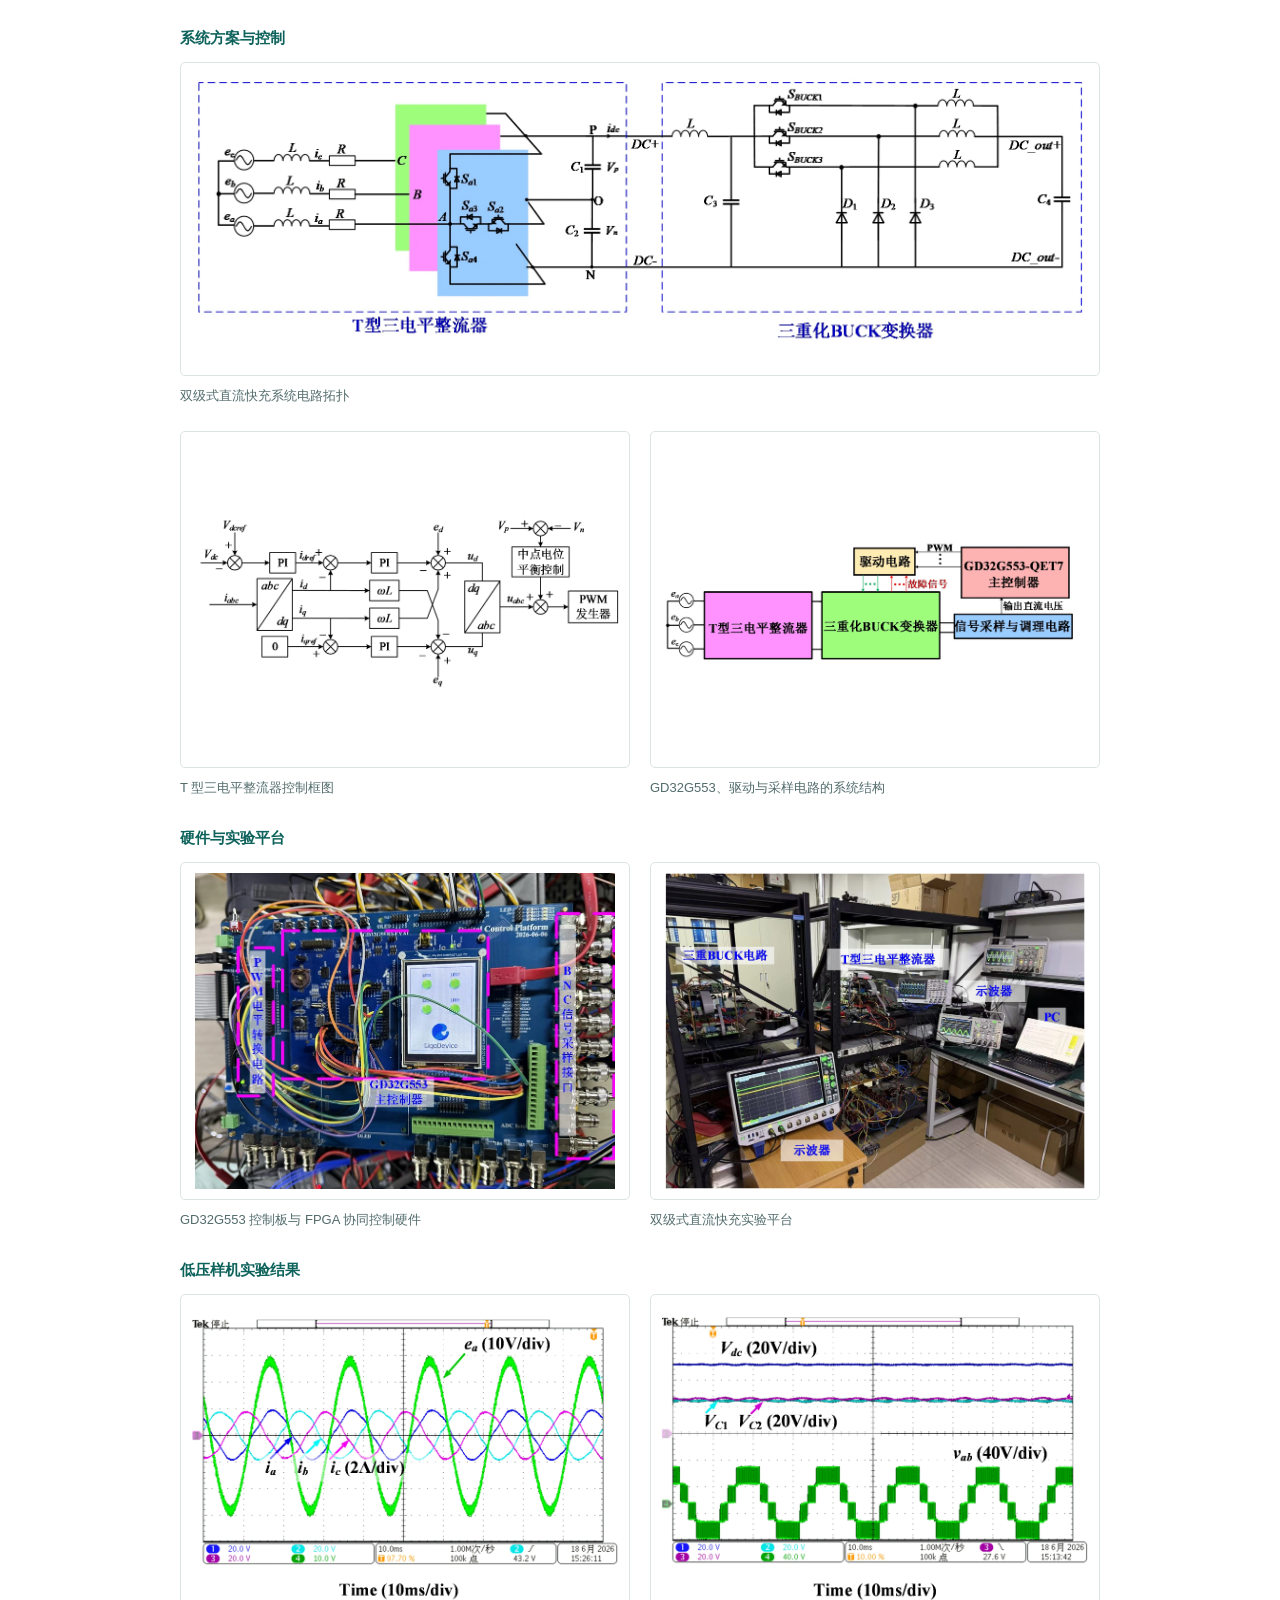
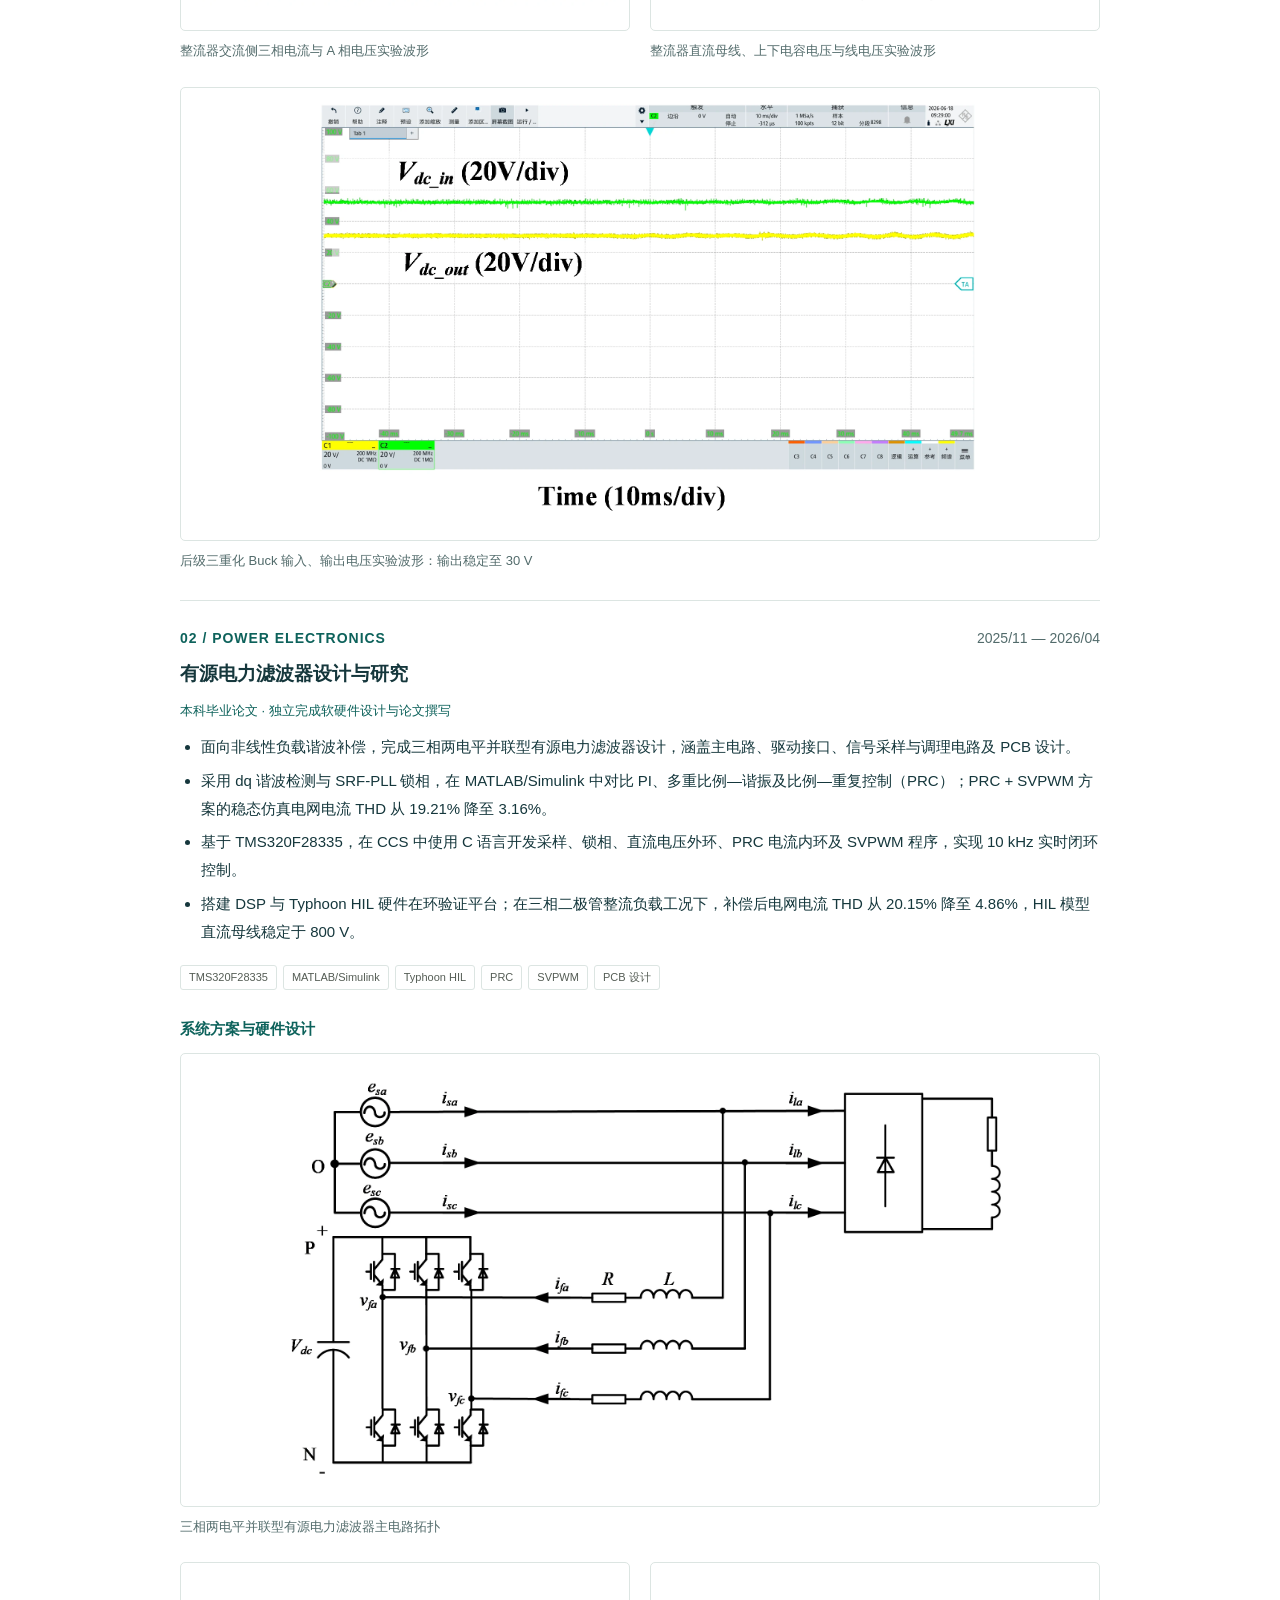
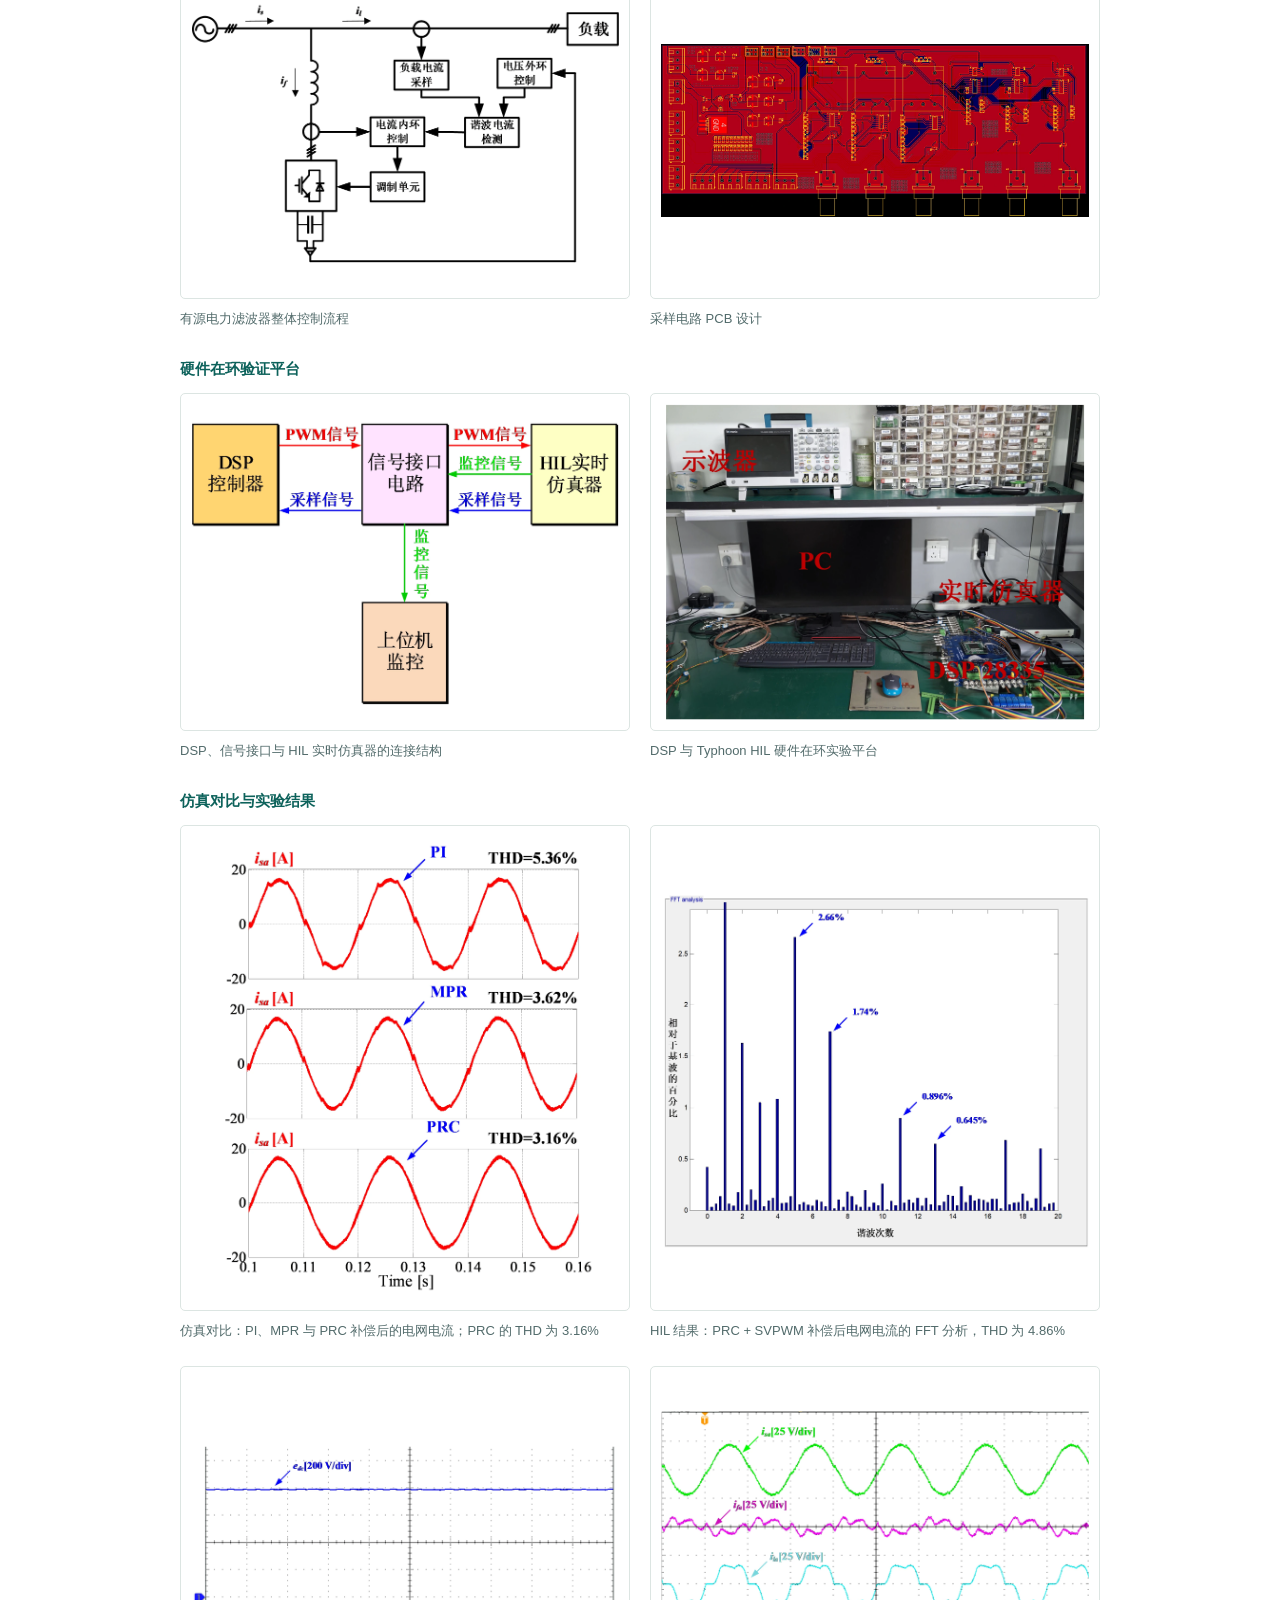
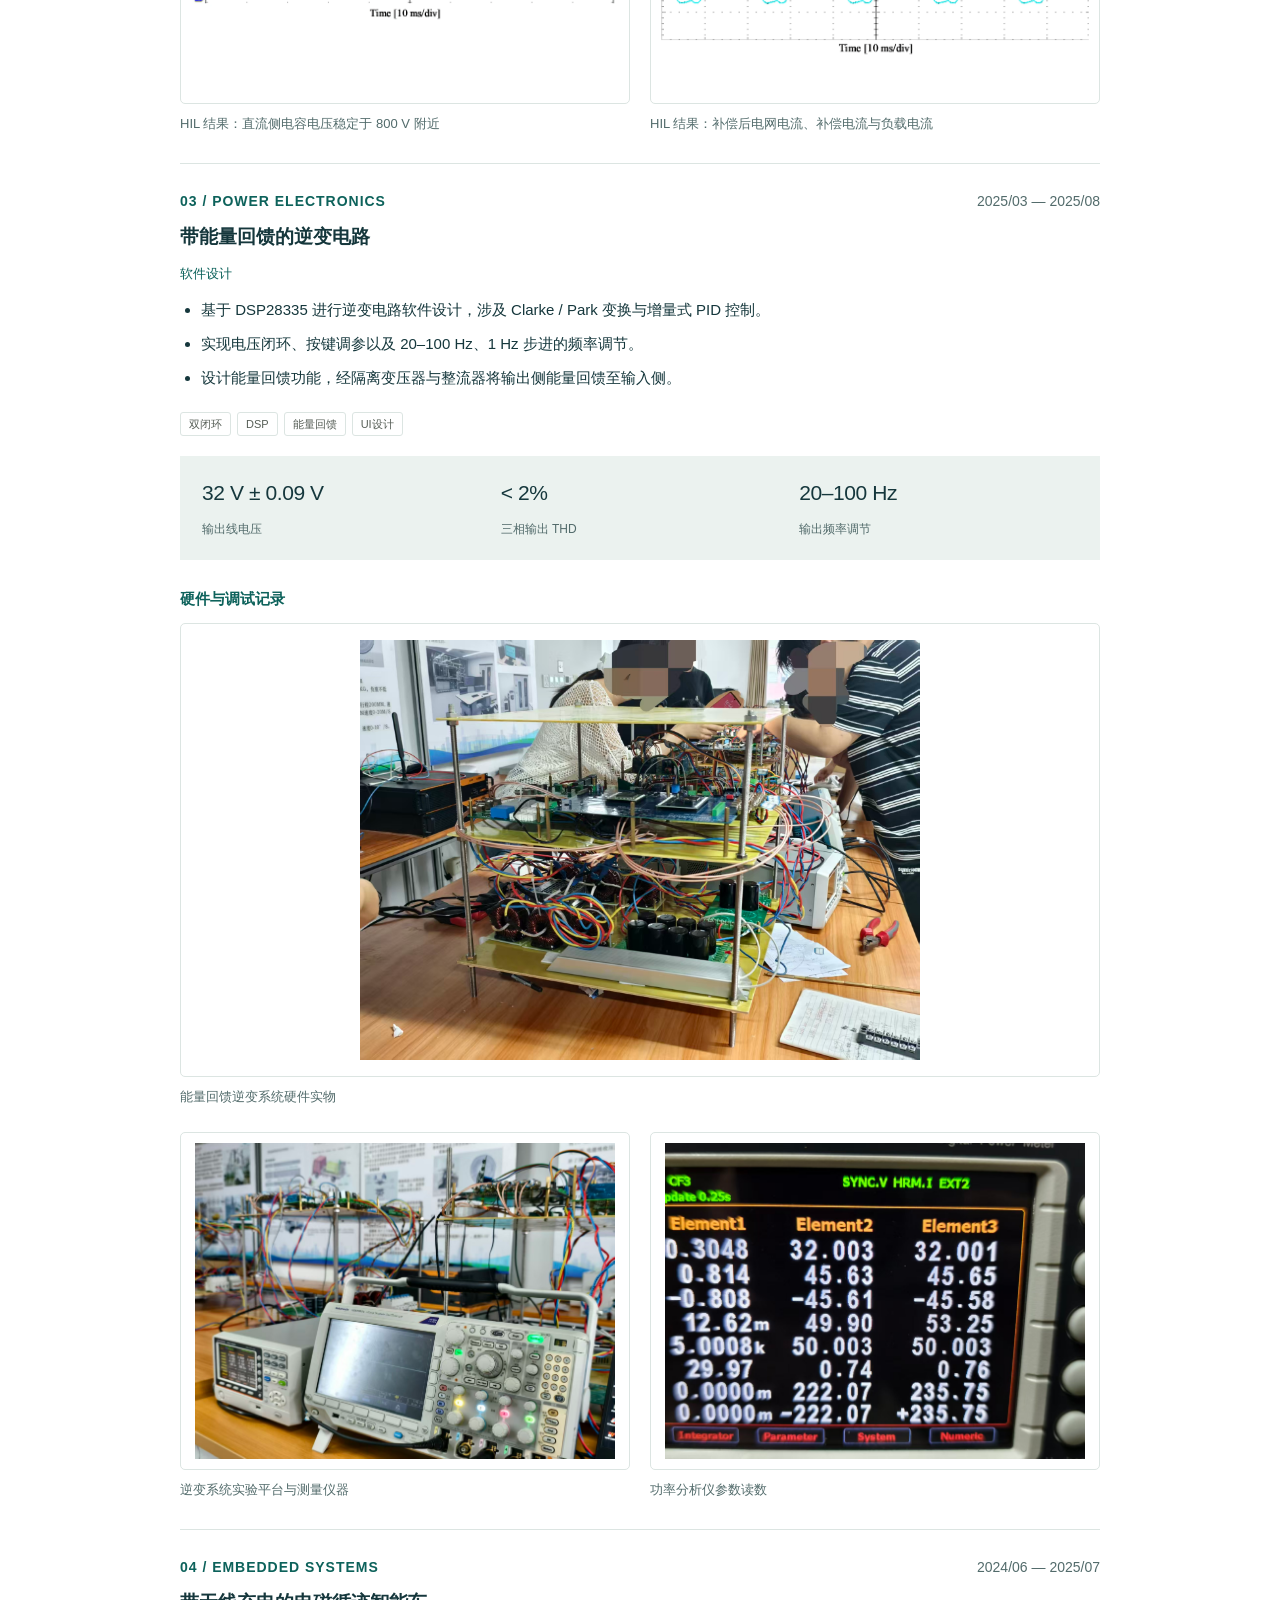
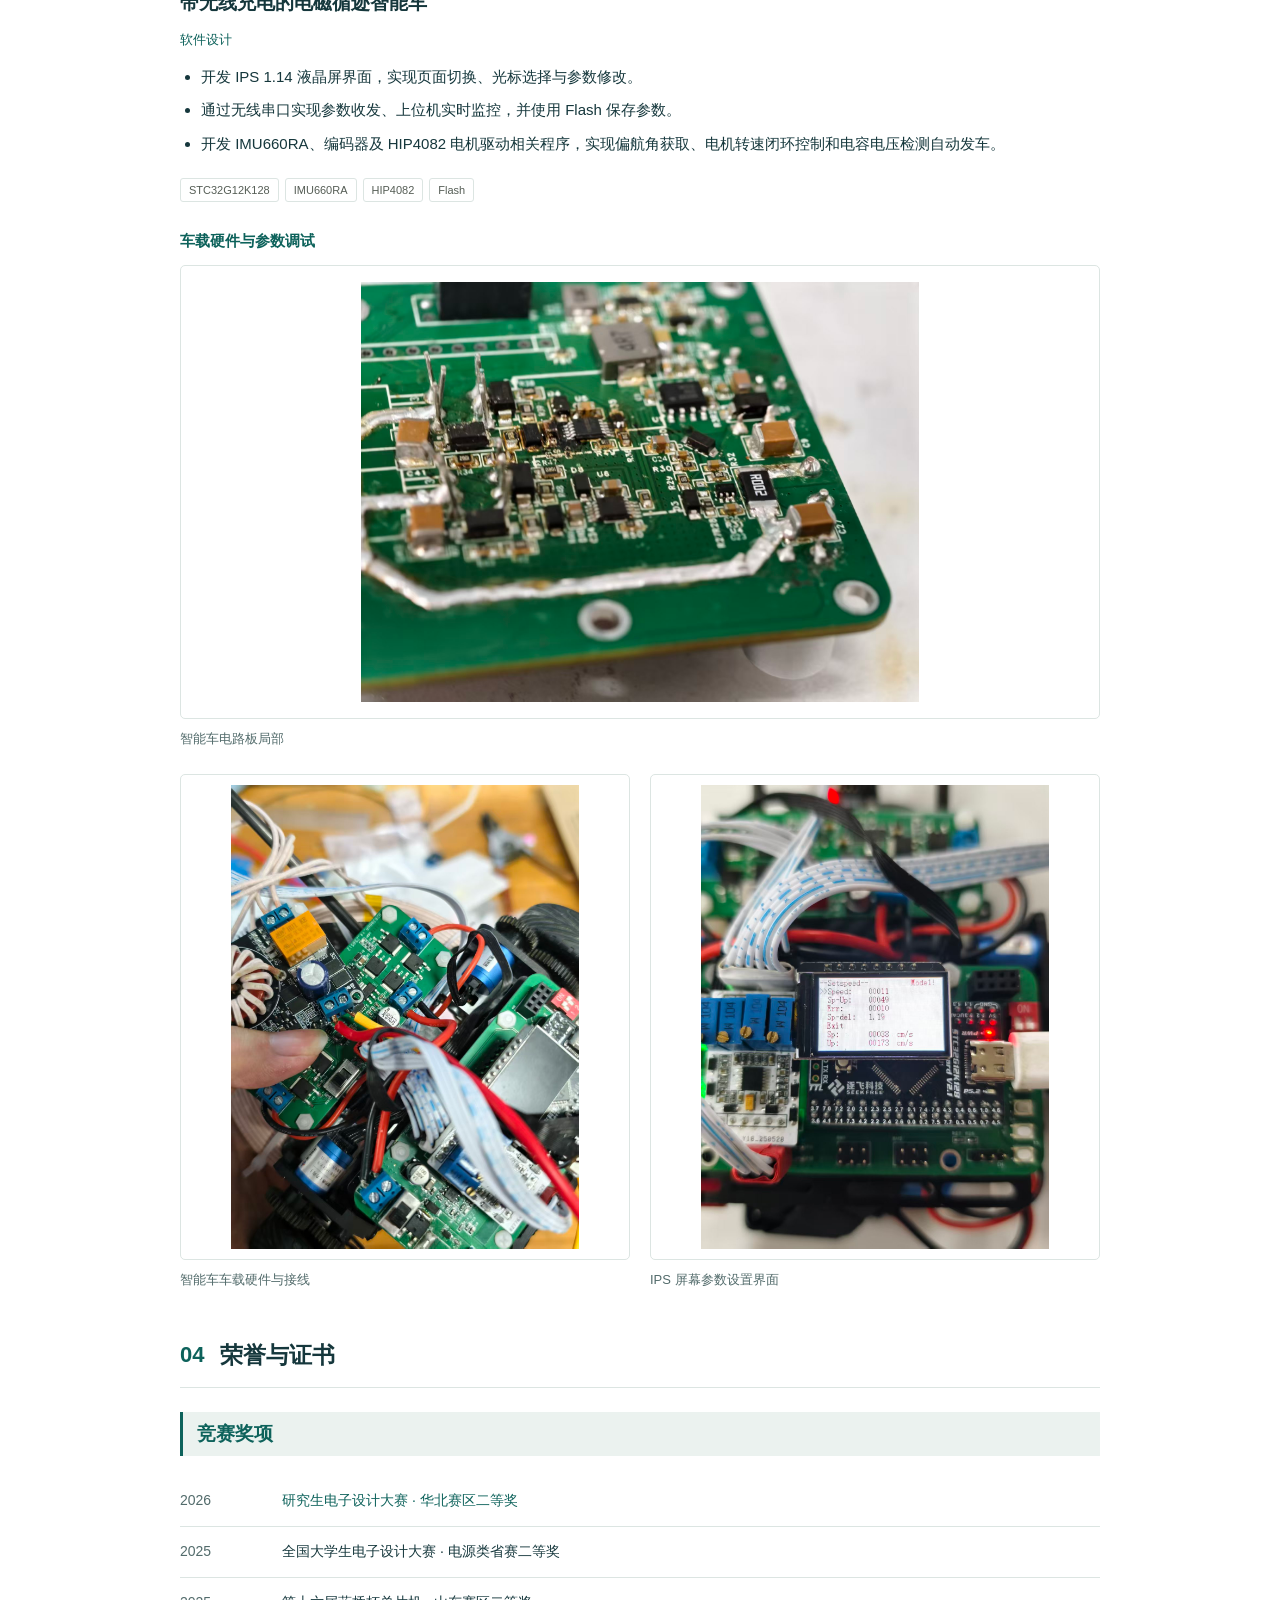
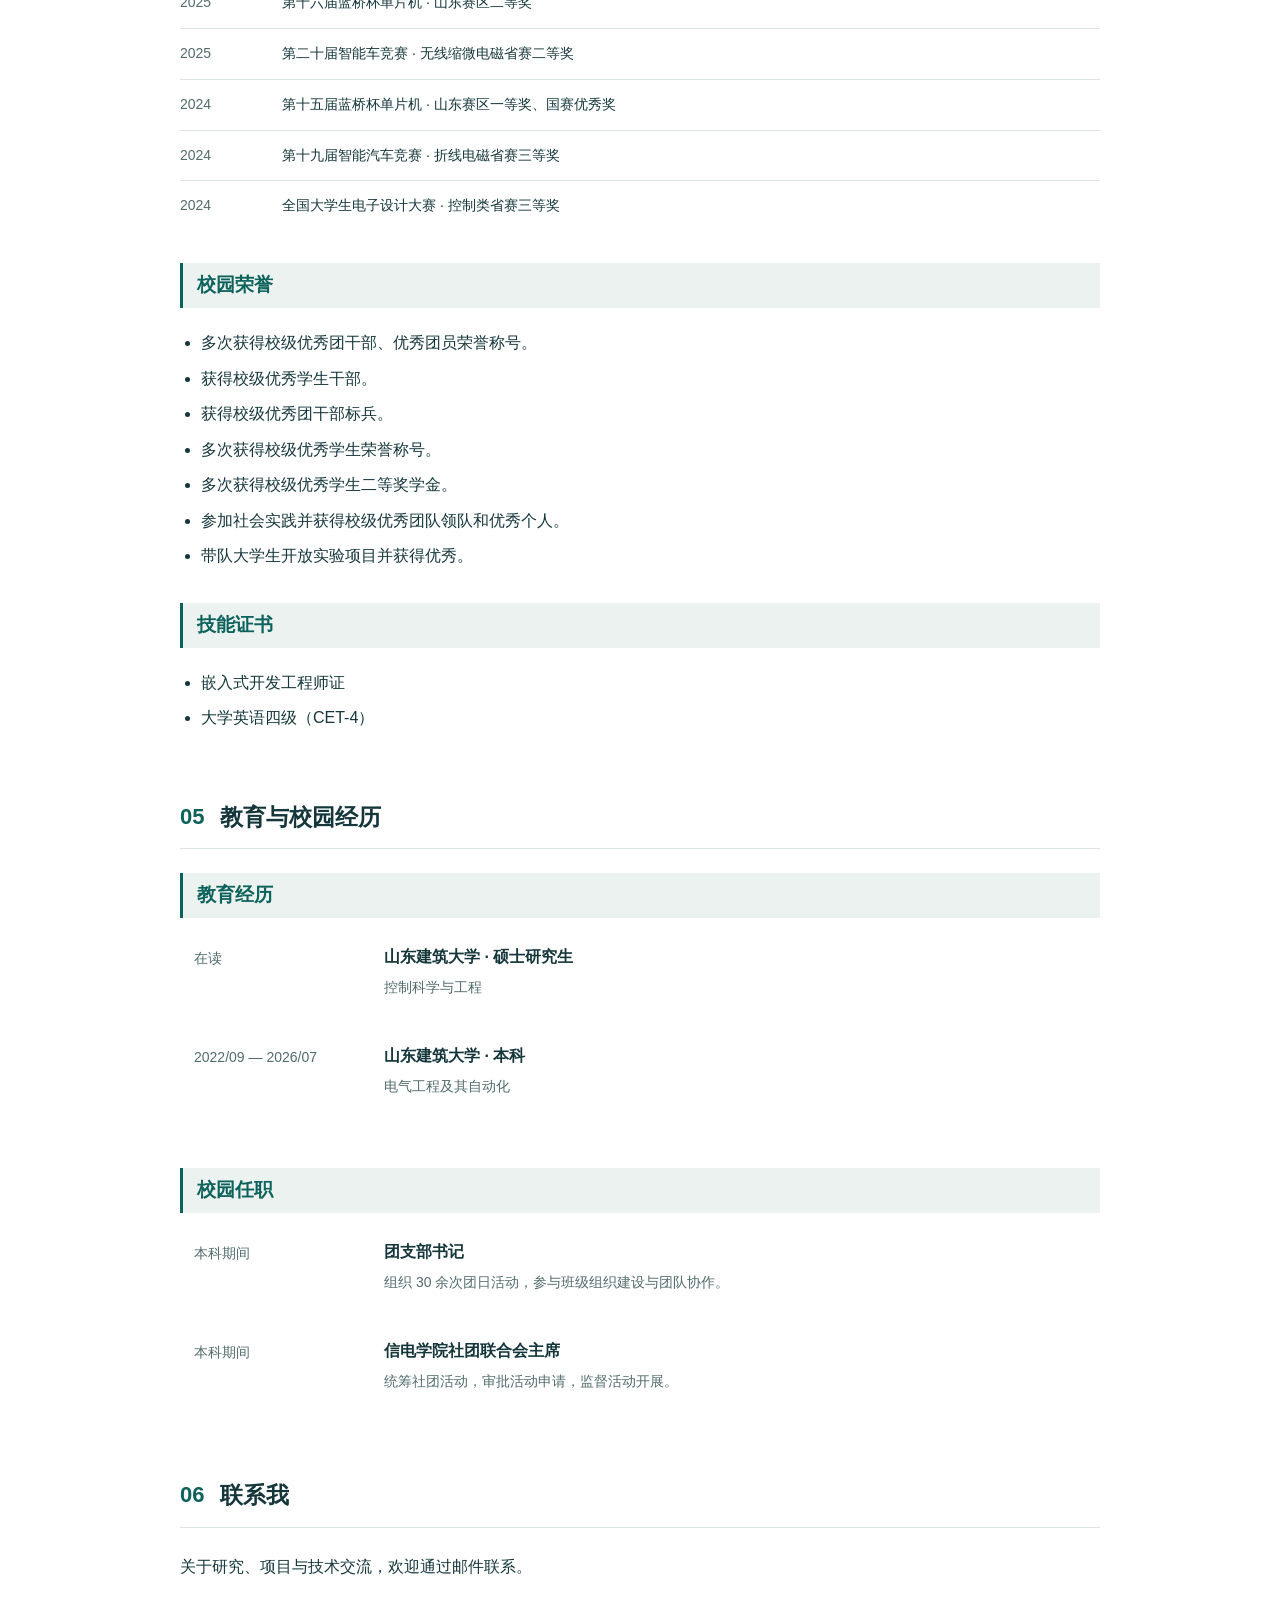
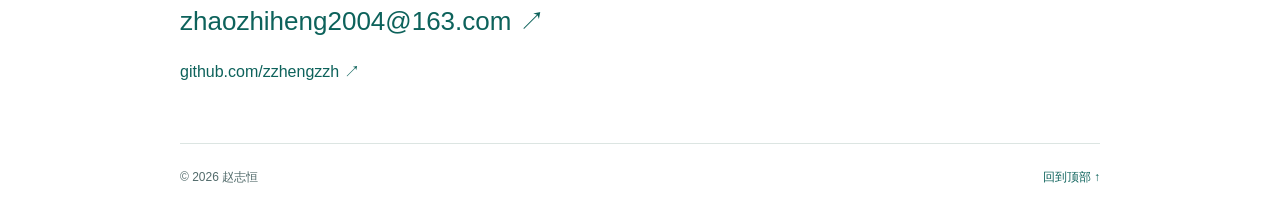
==== commit e708cf14: "修改个人校园荣誉" ====
--- a/index.html
+++ b/index.html
@@ -376,13 +376,20 @@
           </li>
         </ul>
         <h3 class="subheading">校园荣誉</h3>
+        <!--
         <ul class="awards">
           <li><span class="date">2023</span><span>校级优秀学生干部</span></li>
           <li><span class="date">2023</span><span>校级优秀团干部标兵</span></li>
         </ul>
+        -->
         <ul>
-          <li>多次获得校级优秀团干部、校级优秀学生荣誉称号。</li>
+          <li>多次获得校级优秀团干部、优秀团员荣誉称号。</li>
+          <li>获得校级优秀学生干部。</li>
+          <li>获得校级优秀团干部标兵。</li>
+          <li>多次获得校级优秀学生荣誉称号。</li>
           <li>多次获得校级优秀学生二等奖学金。</li>
+          <li>参加社会实践并获得校级优秀团队领队和优秀个人。</li>
+          <li>带队大学生开放实验项目并获得优秀。</li>
         </ul>
         <h3 class="subheading">技能证书</h3>
         <ul>
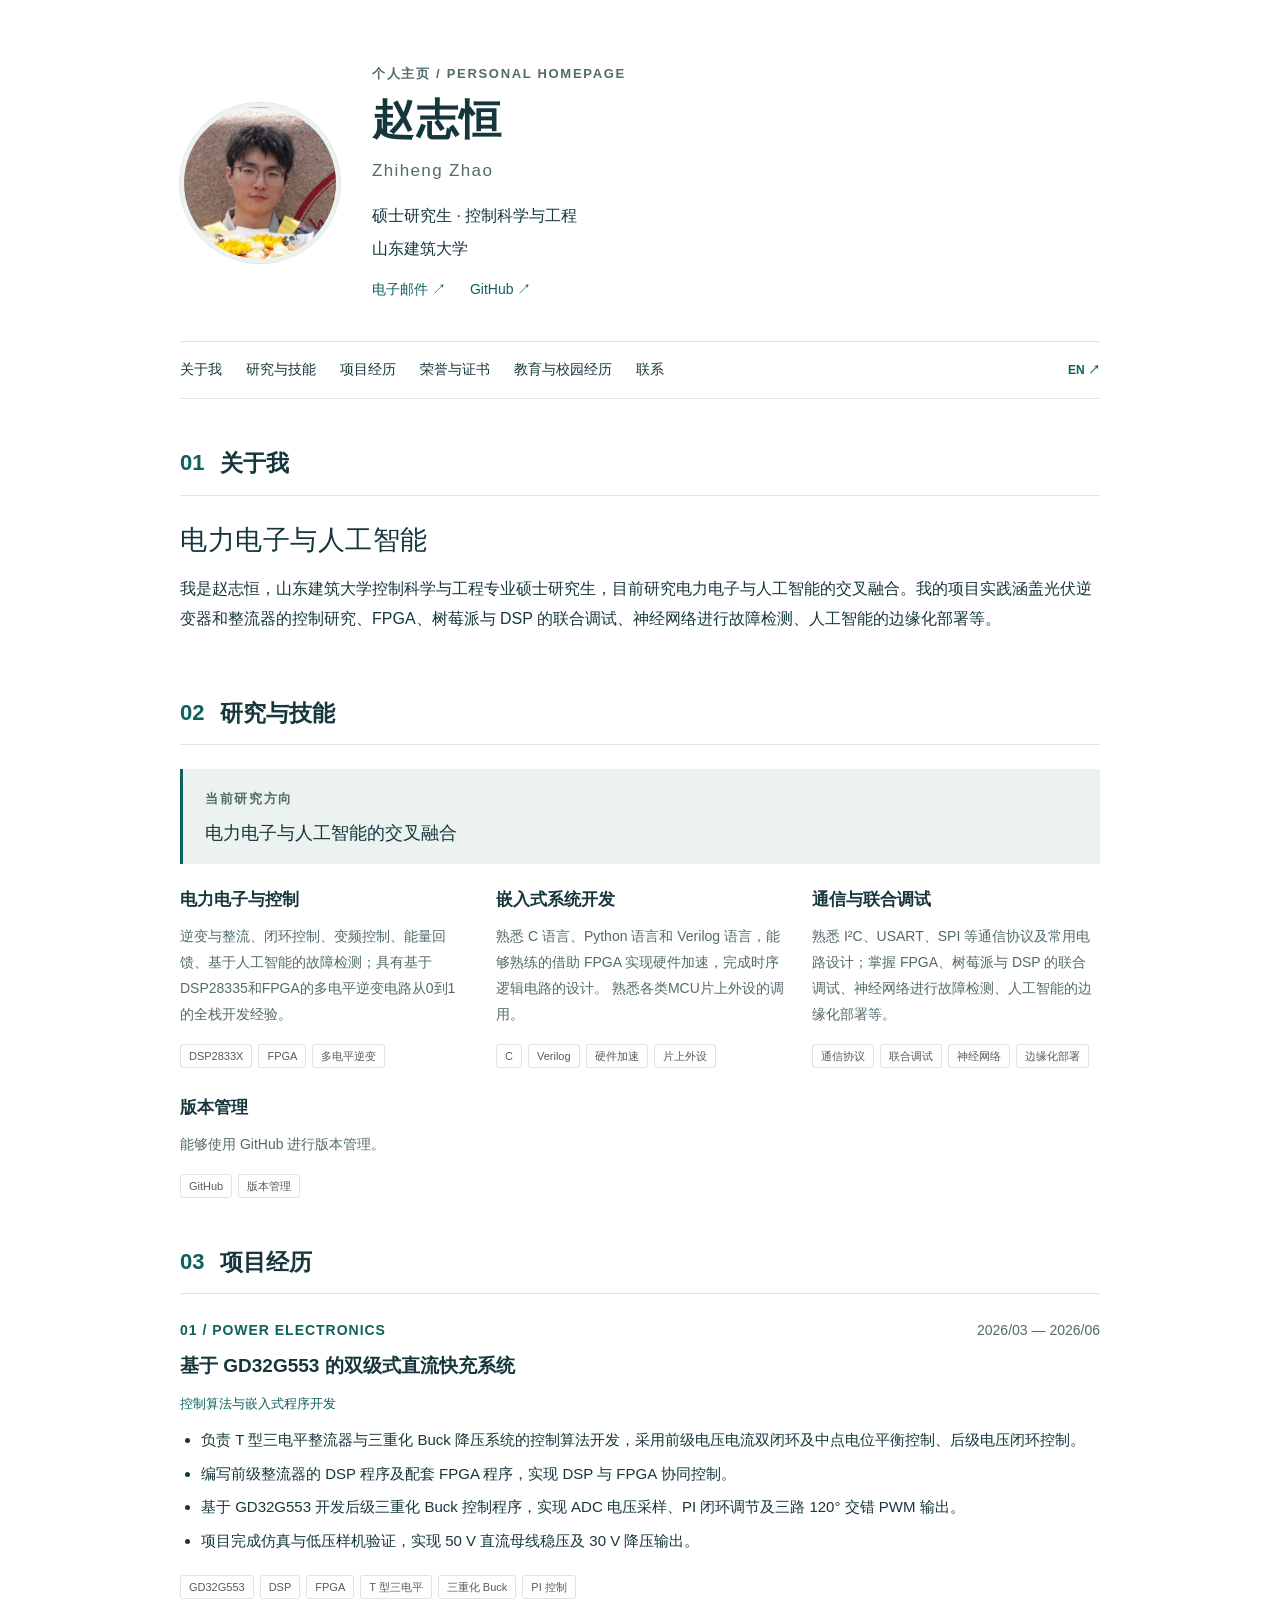
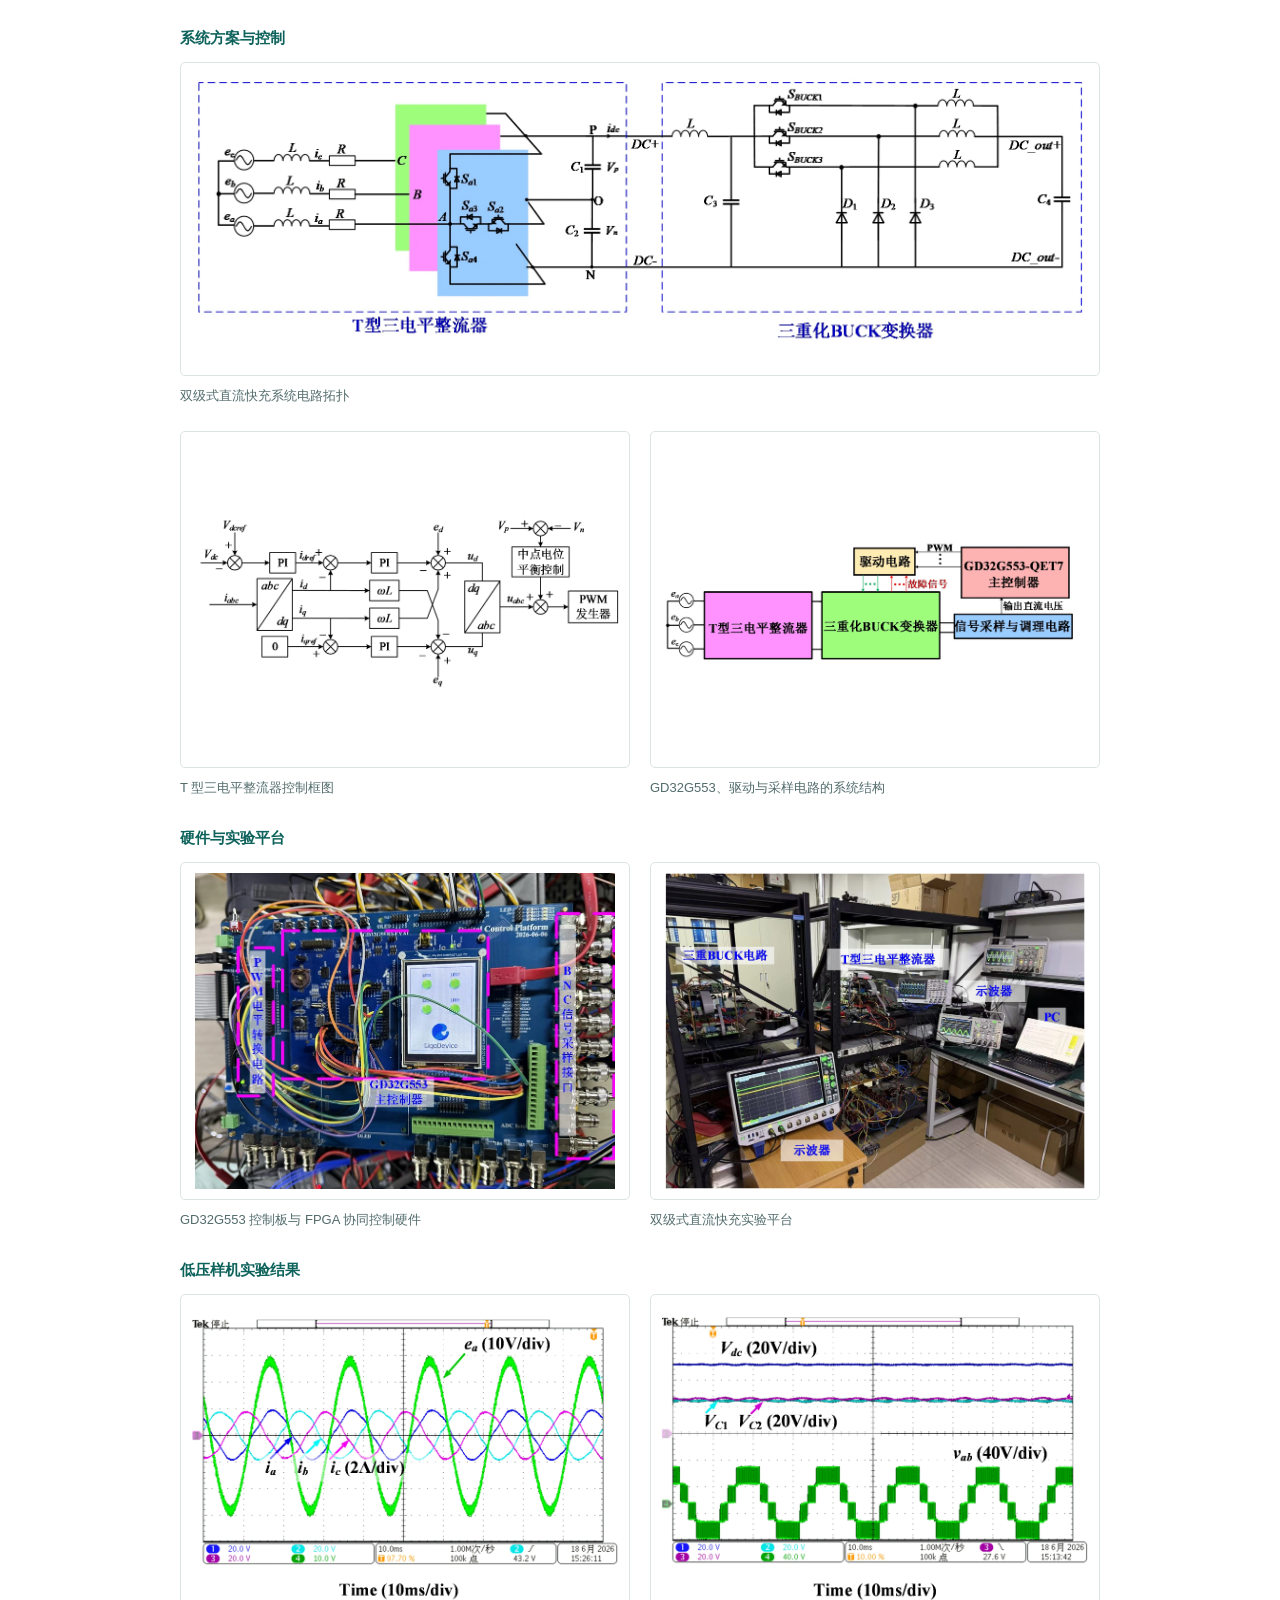
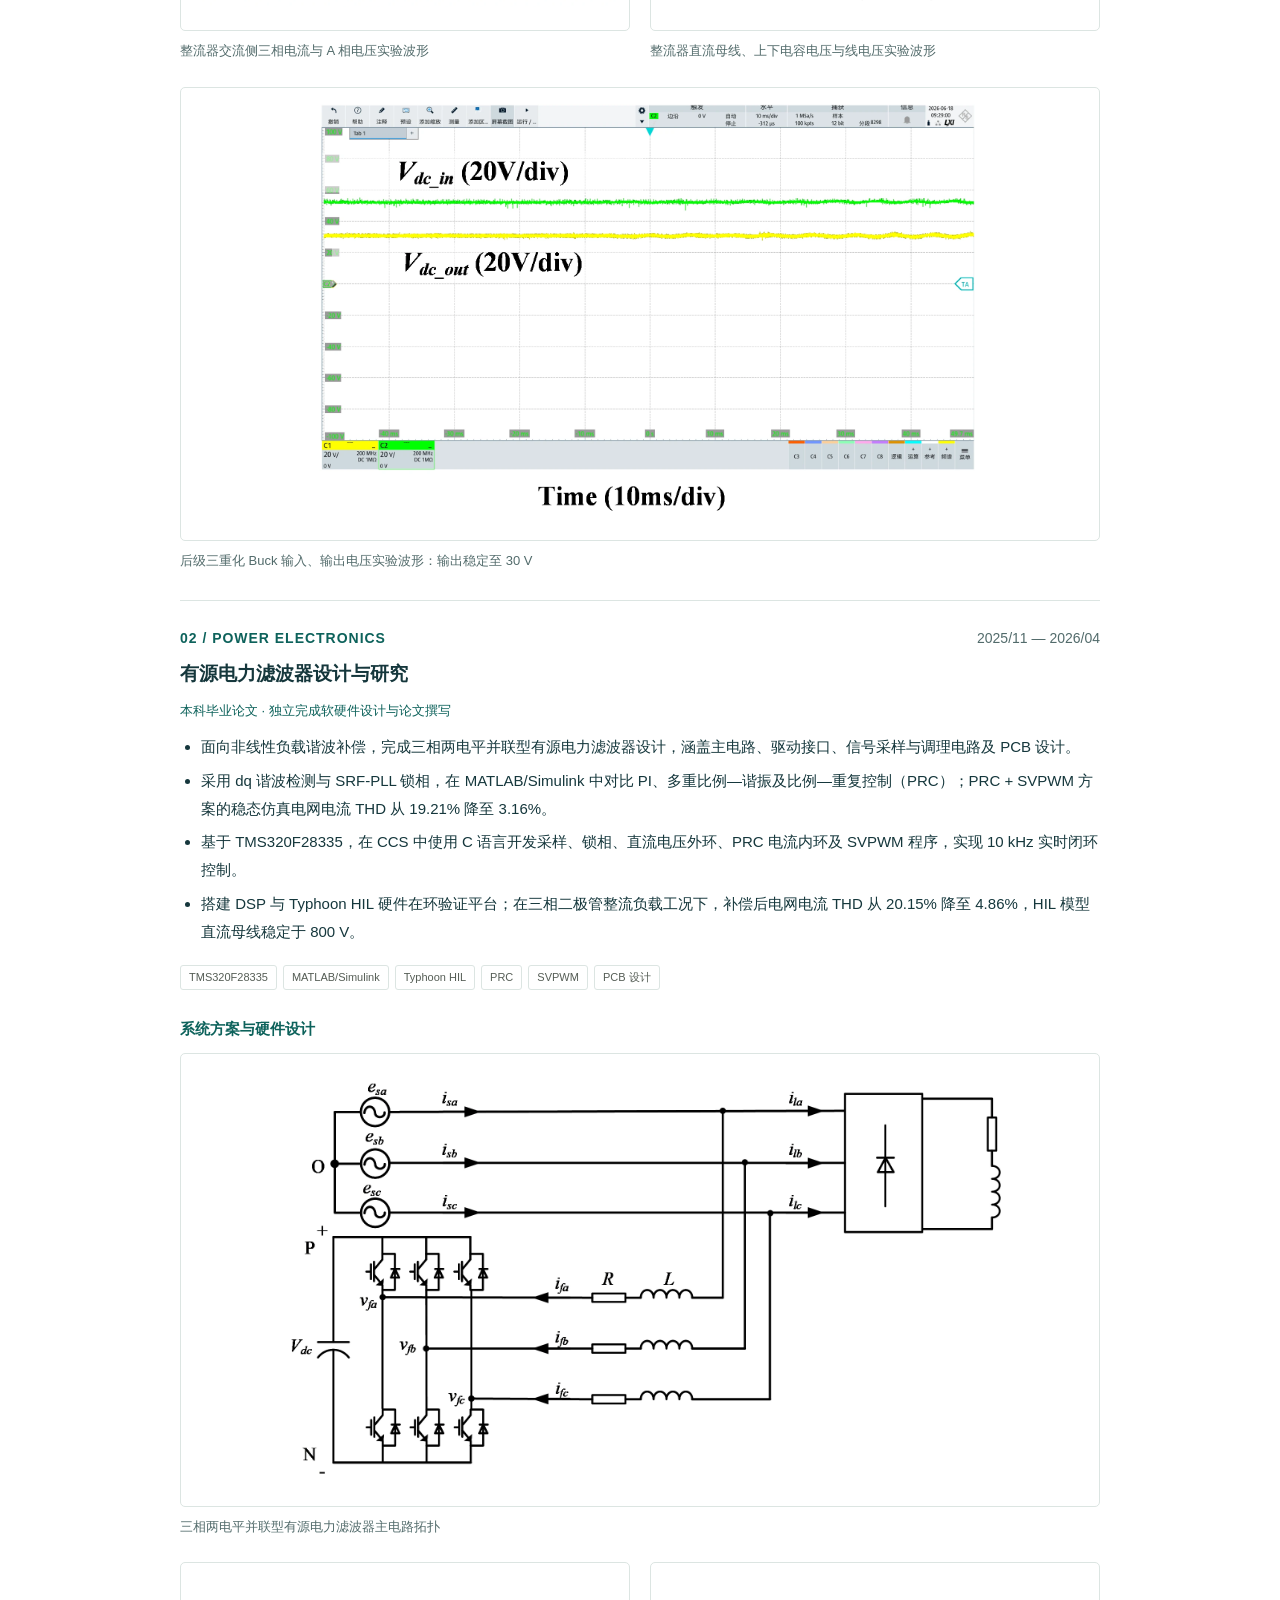
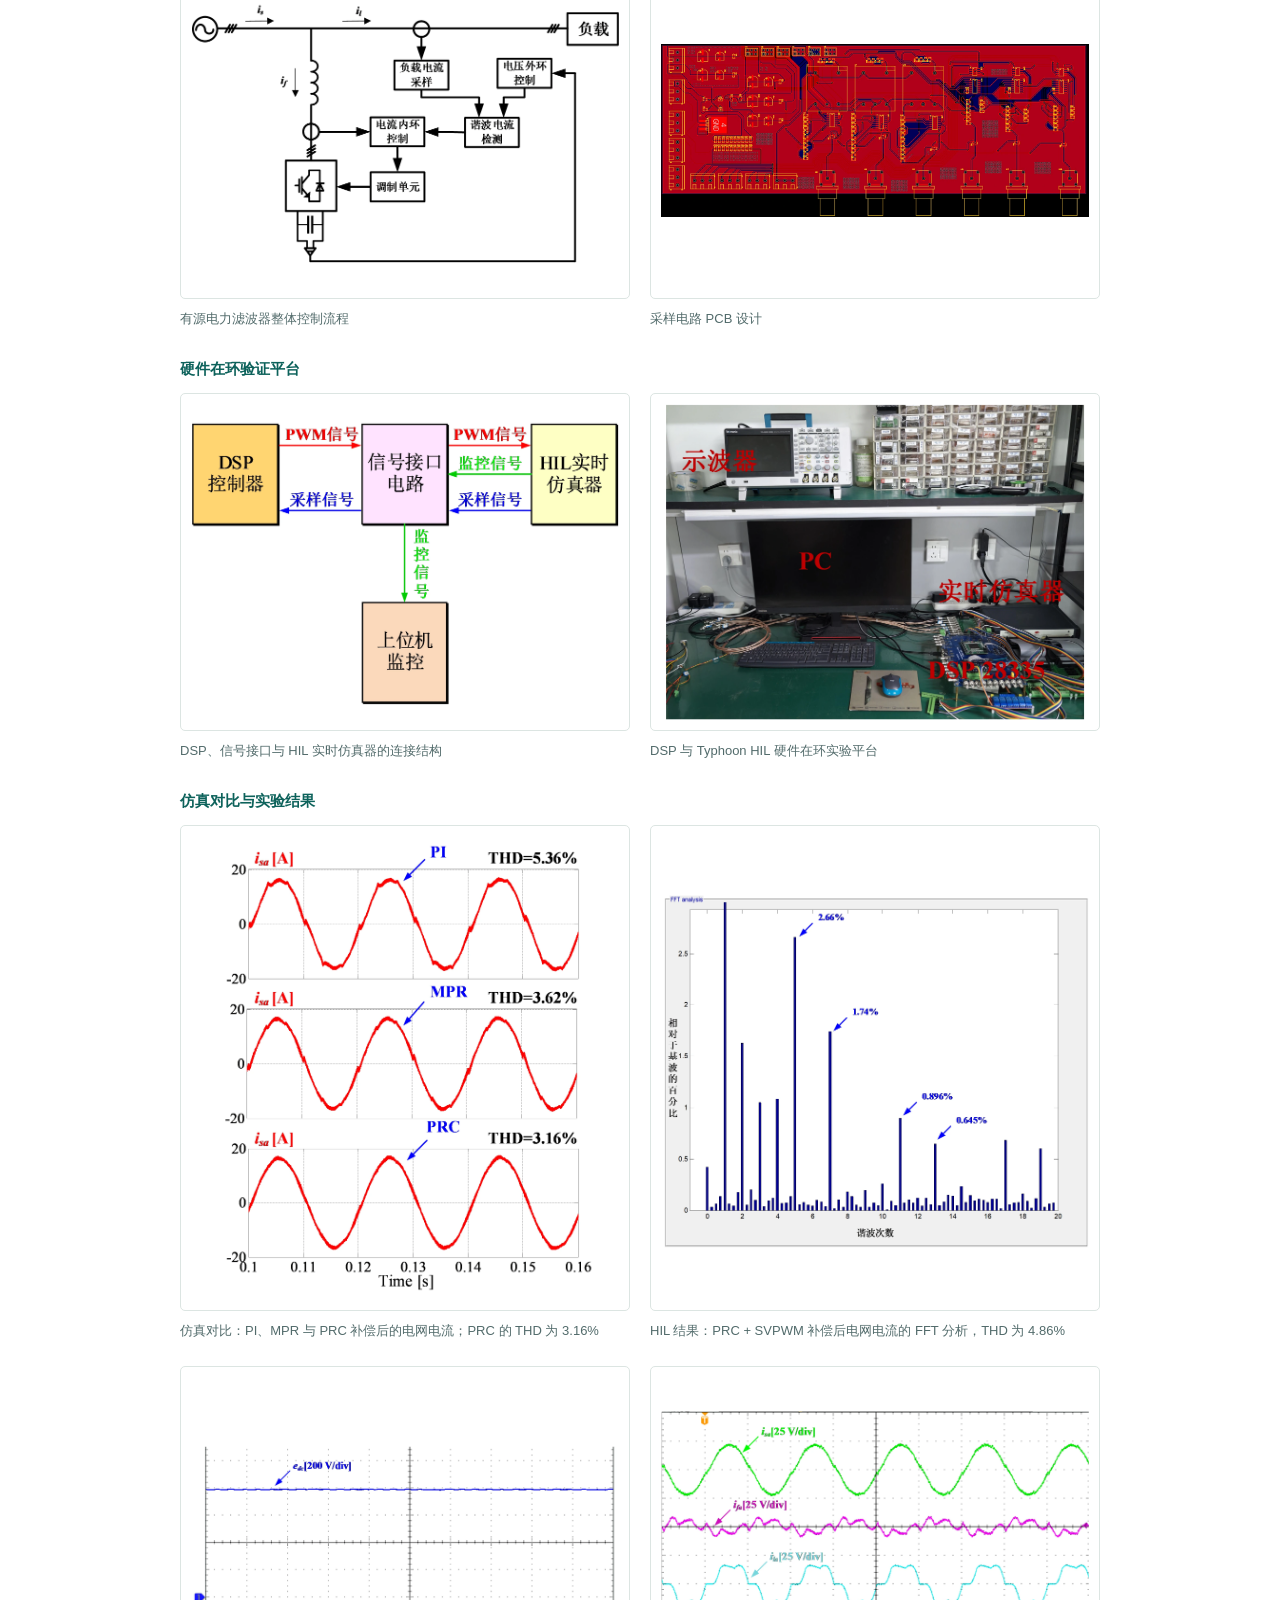
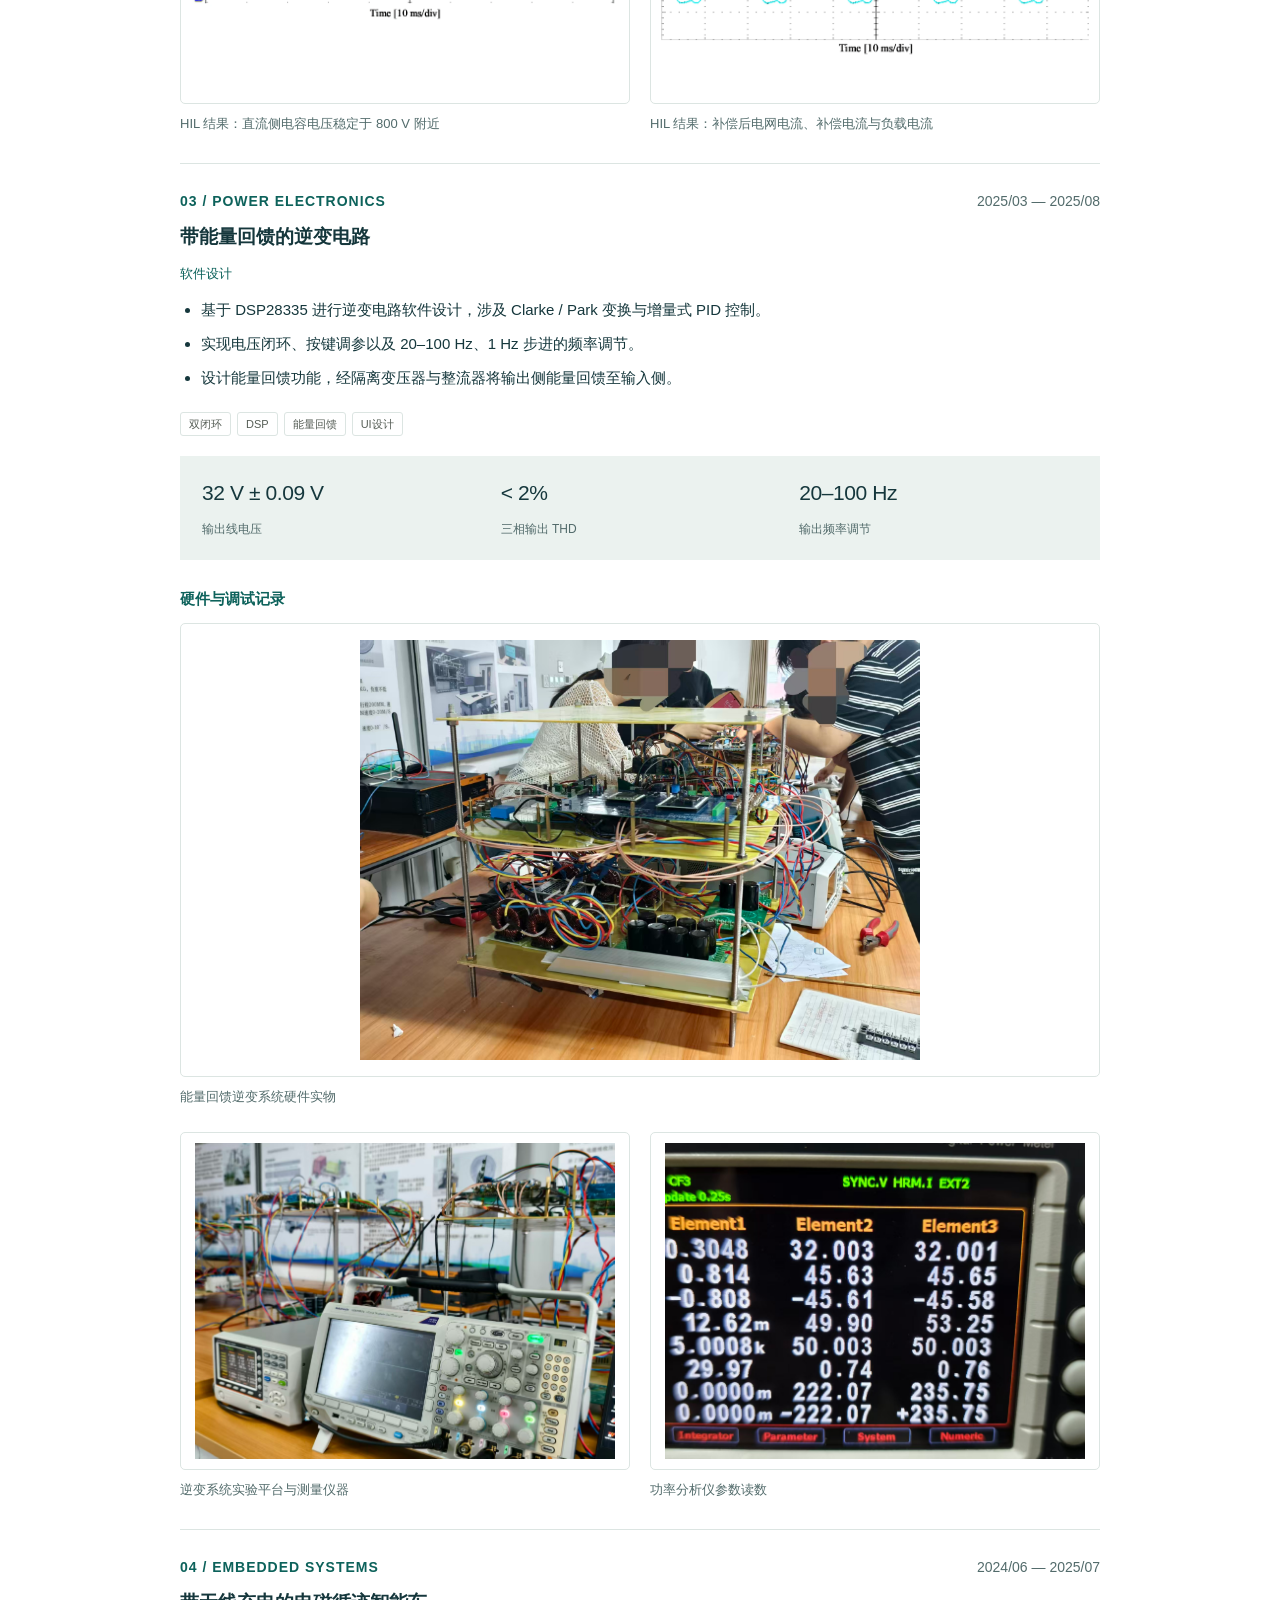
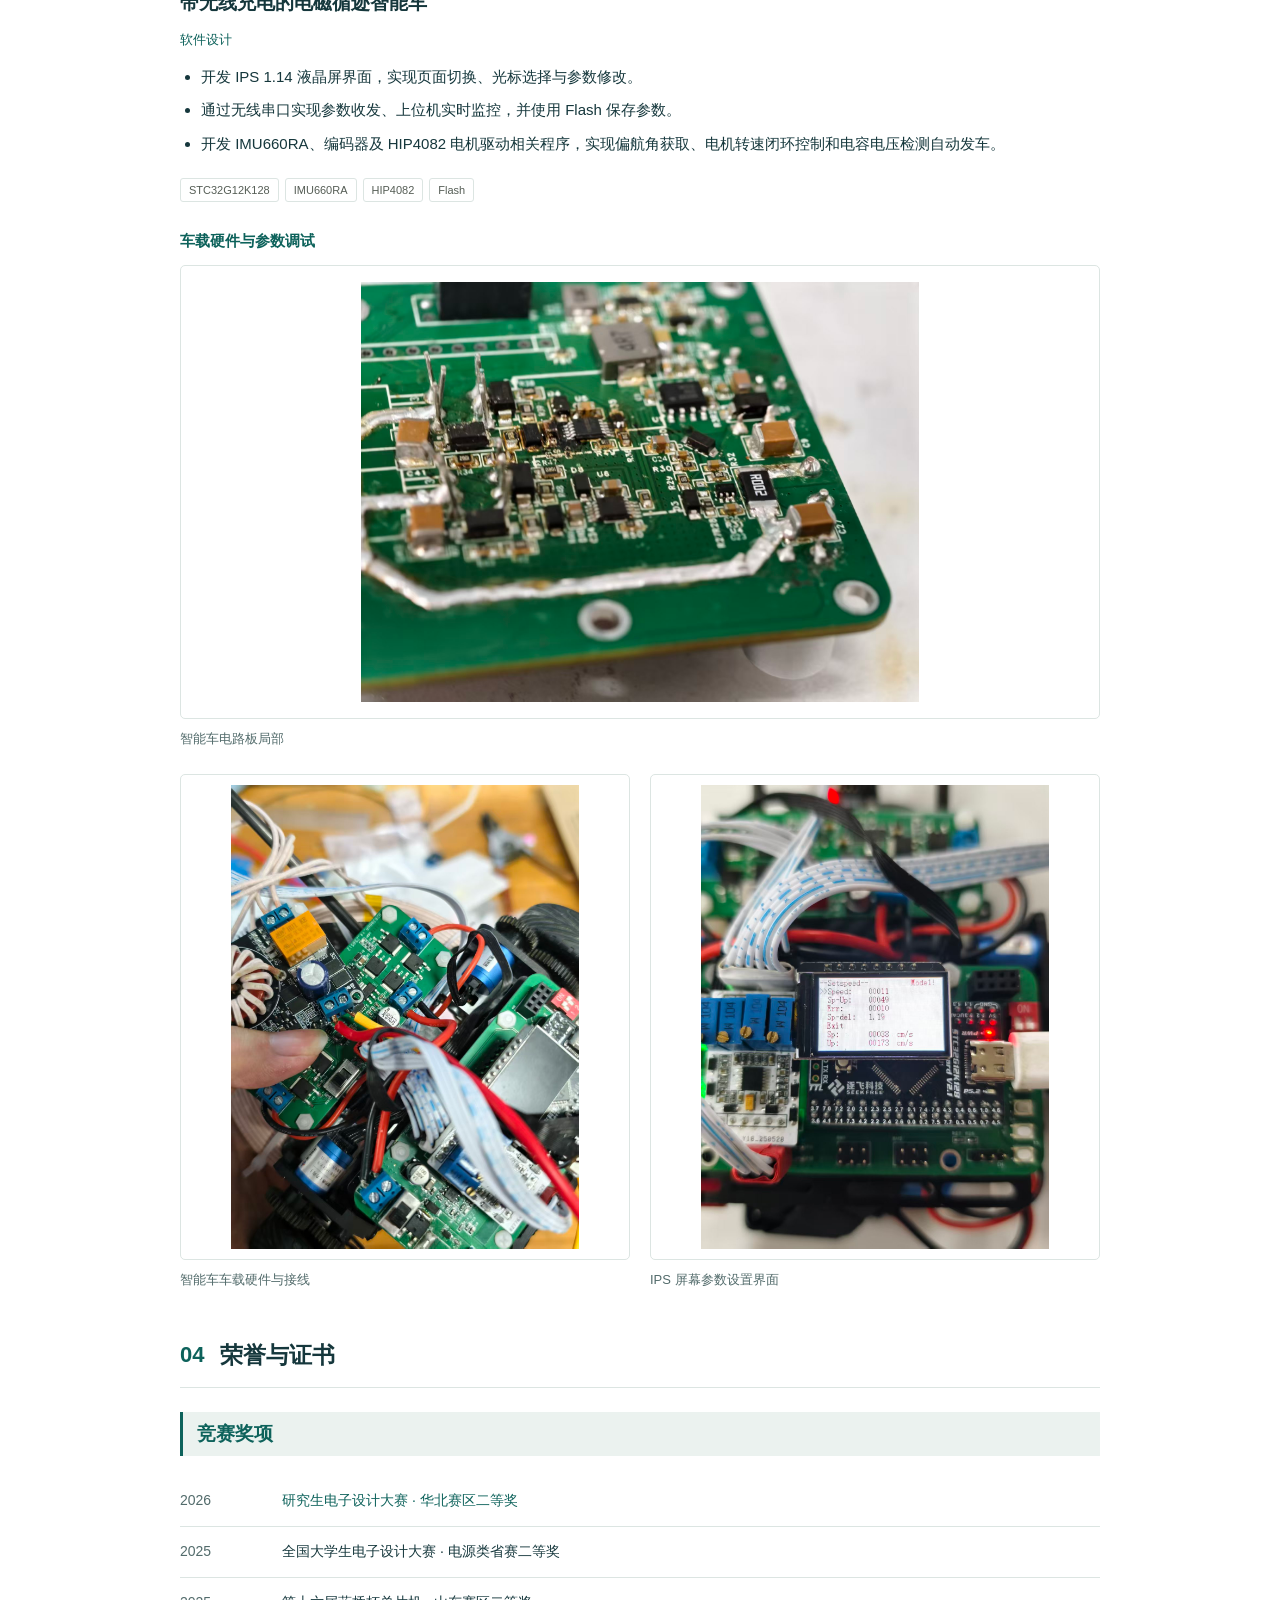
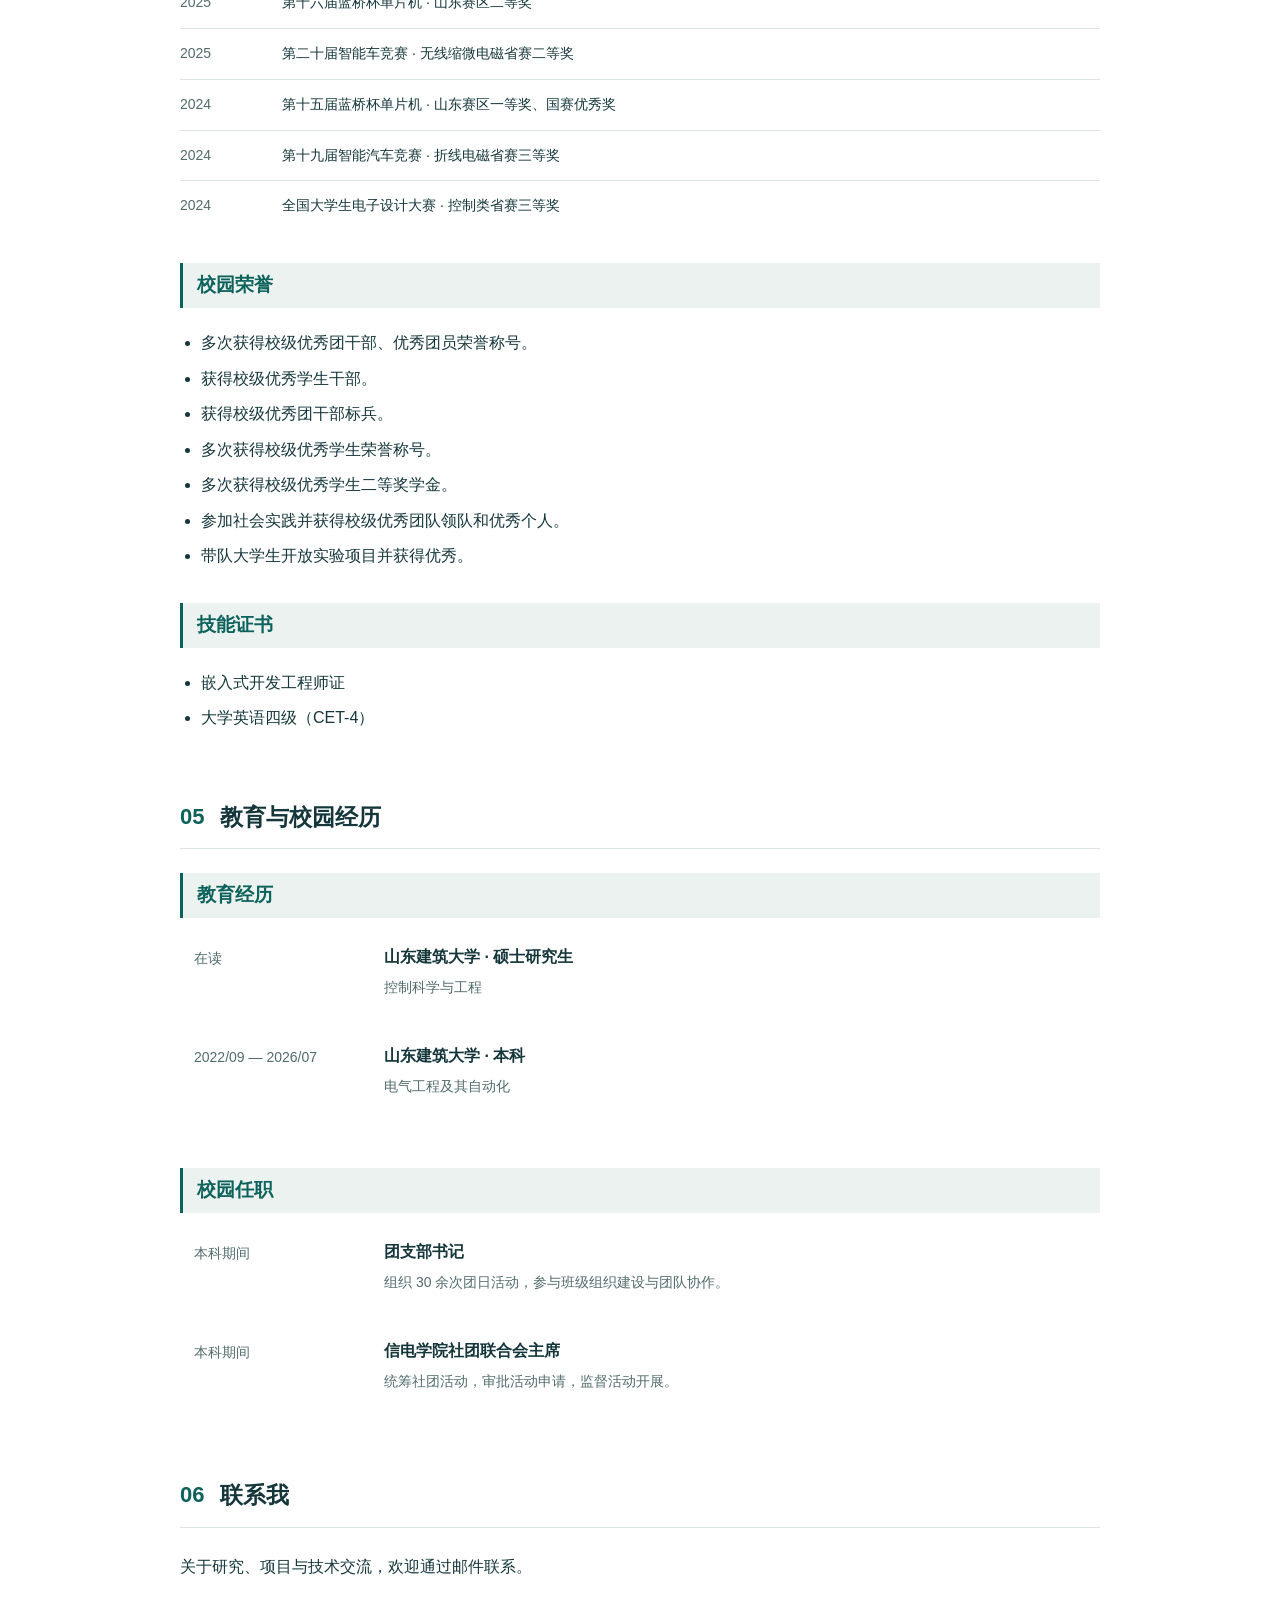
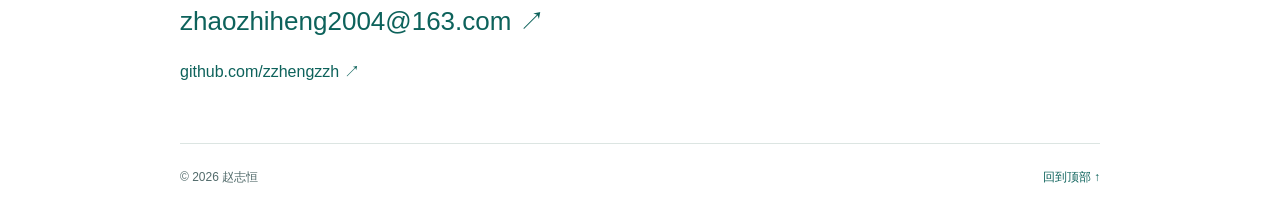
==== commit ac2d9e56: "更新 index.html" ====
--- a/index.html
+++ b/index.html
@@ -82,7 +82,7 @@
               熟悉各类MCU片上外设的调用。
             </p>
             <div class="tags">
-              <span>C</span><span>C、Verilog</span><span>硬件加速</span><span>片上外设</span>
+              <span>C</span><span>Verilog</span><span>硬件加速</span><span>片上外设</span>
             </div>
           </article>
           <article class="skill">
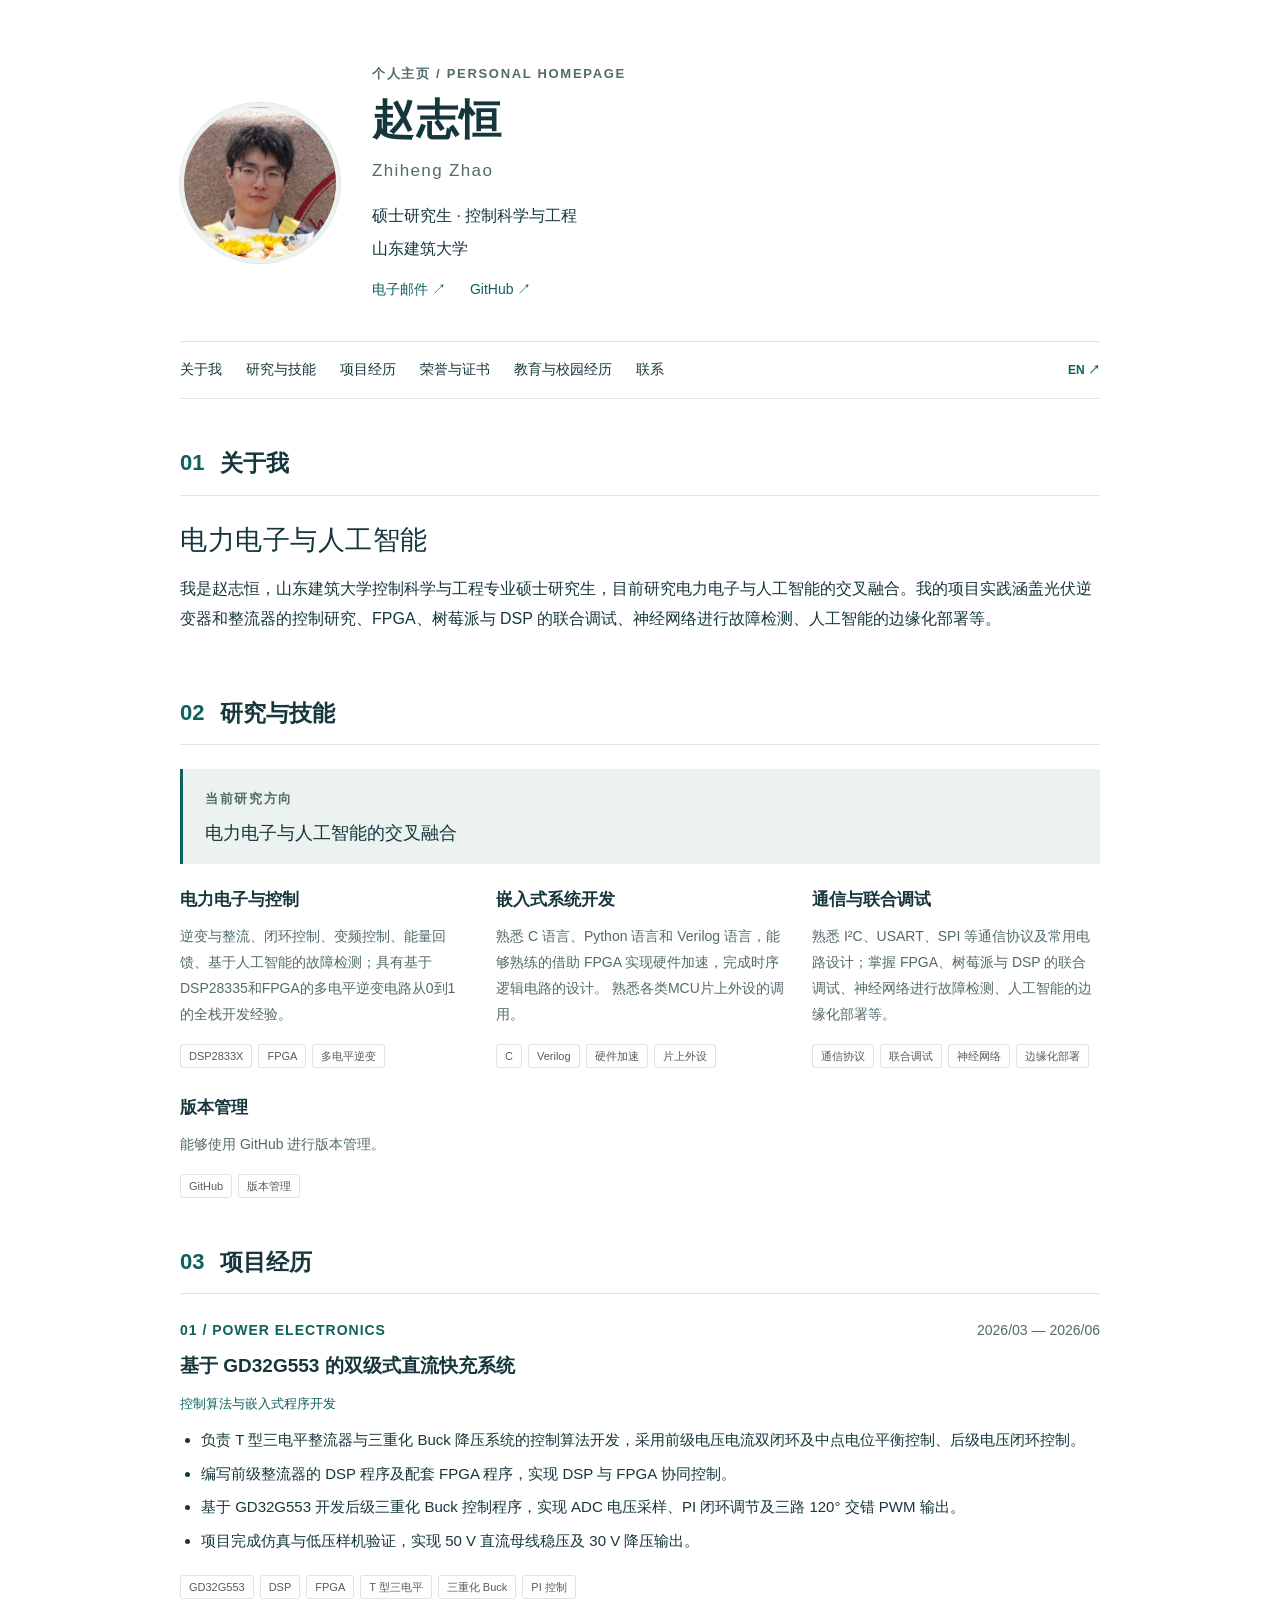
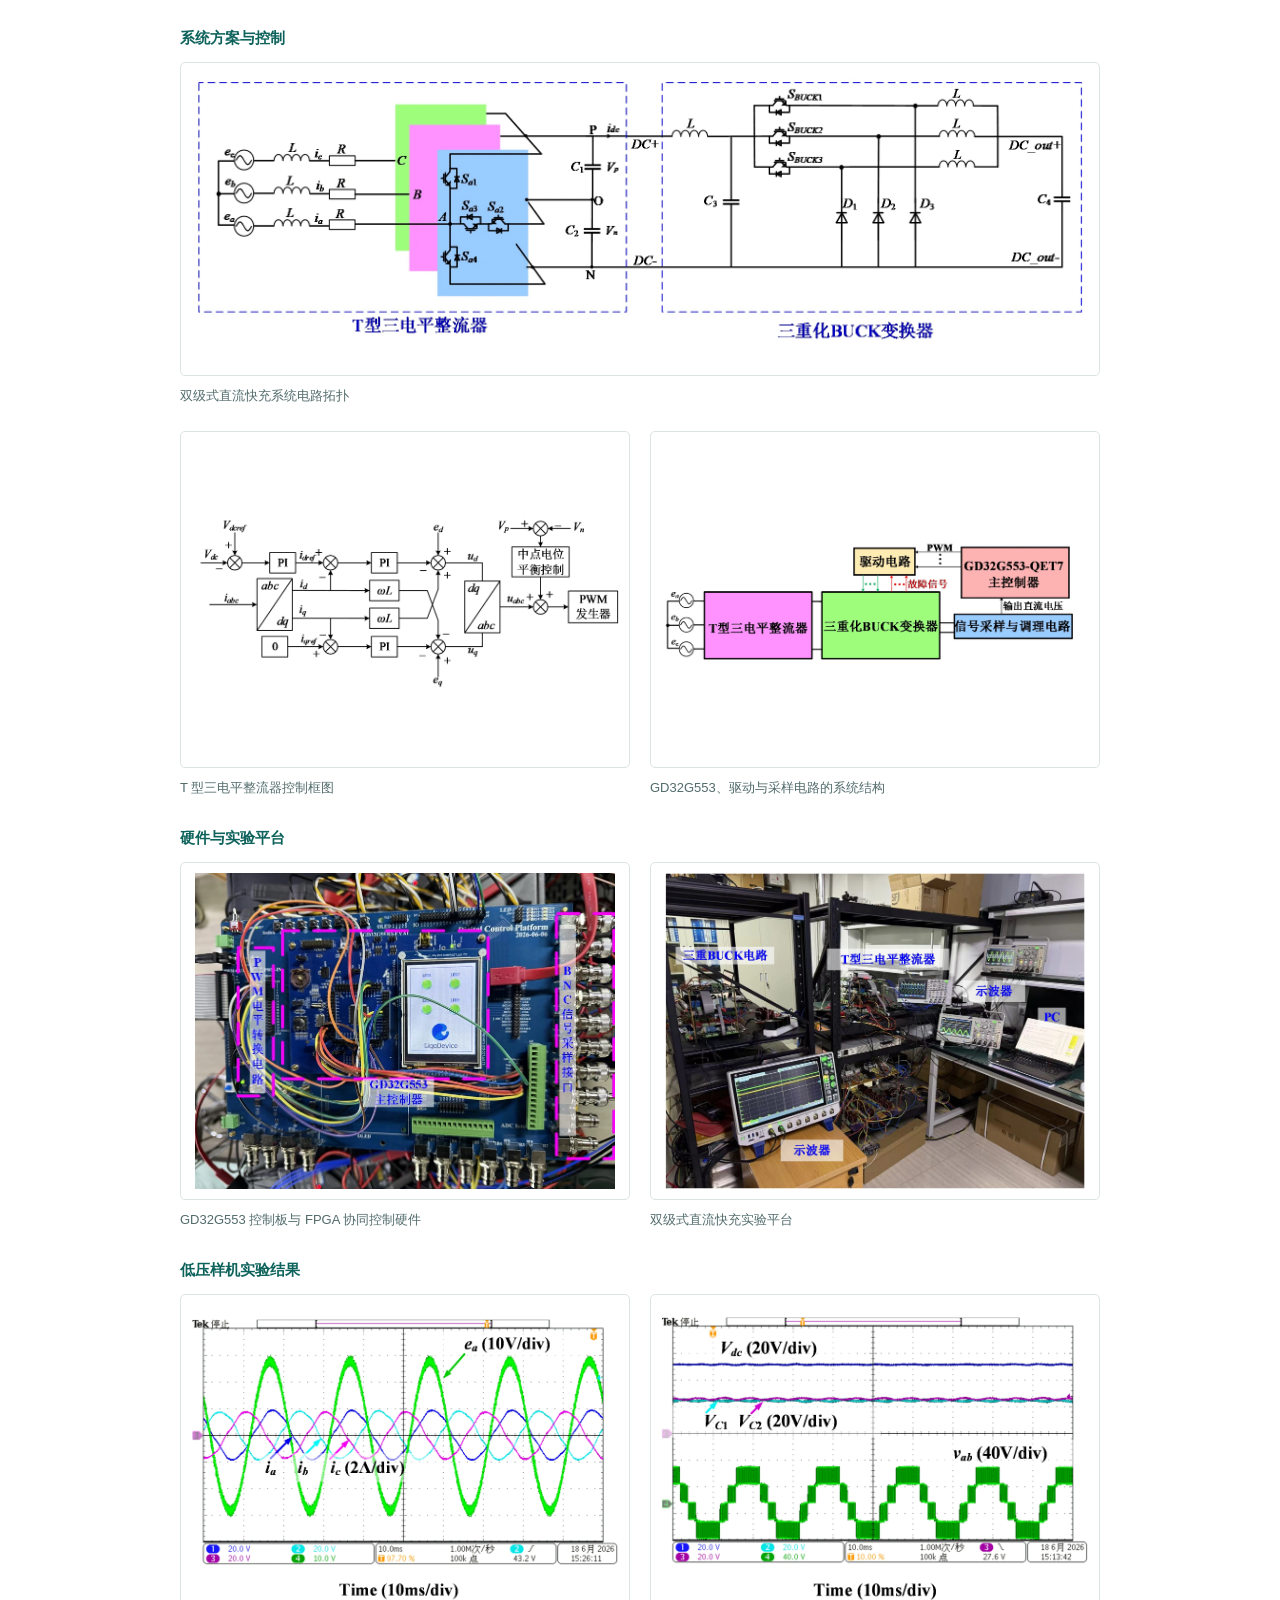
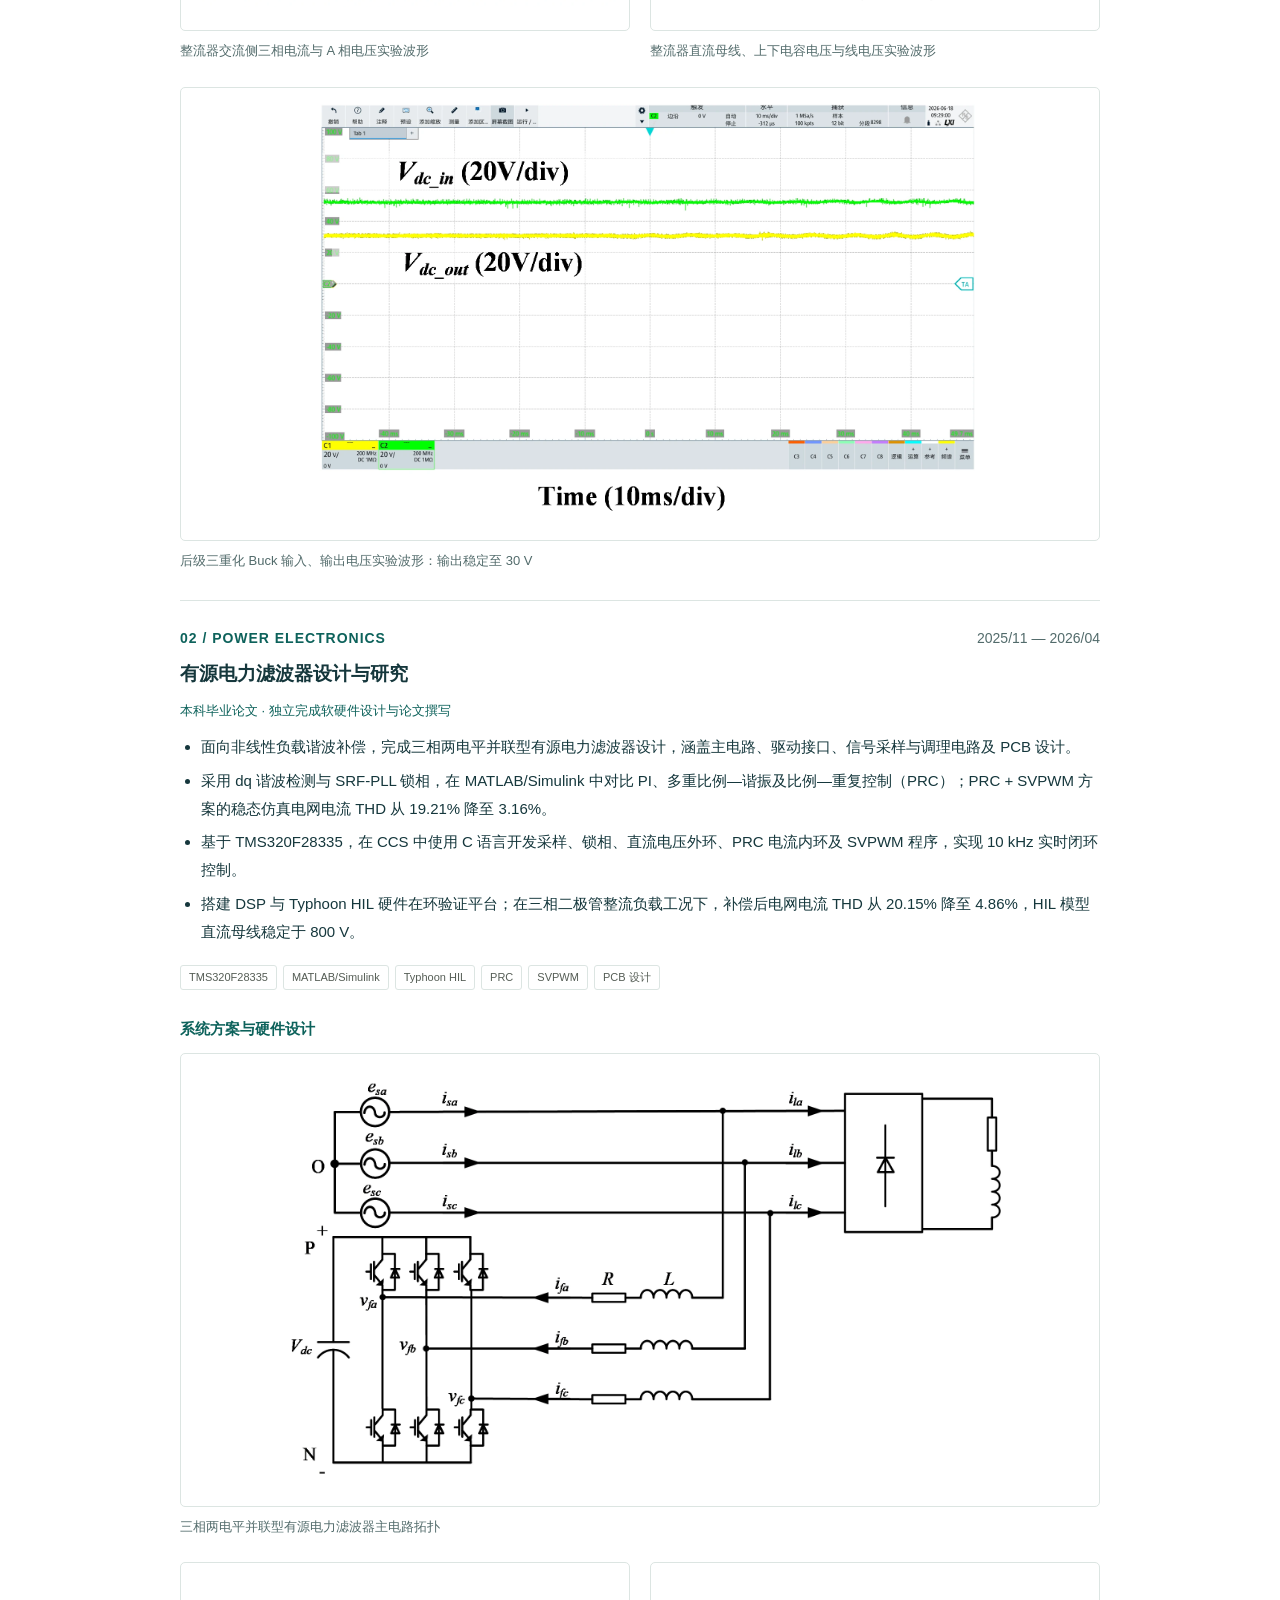
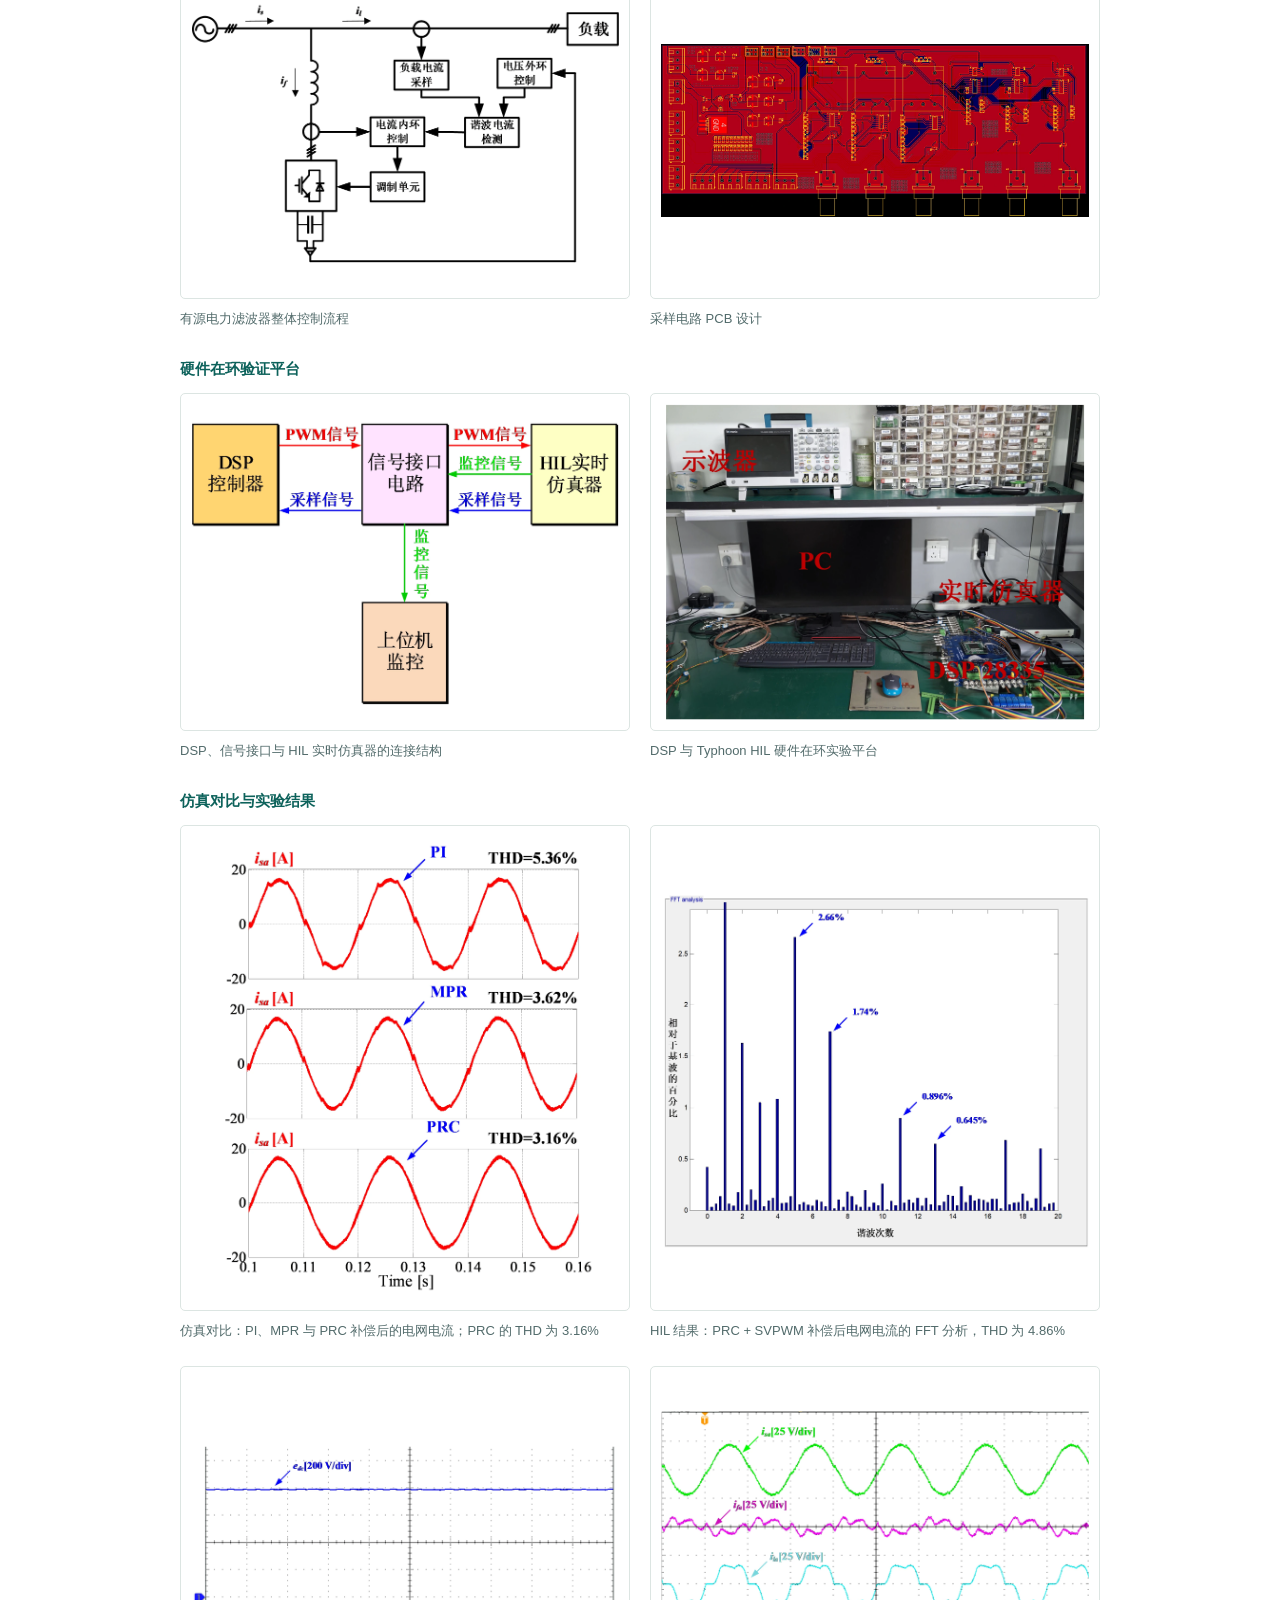
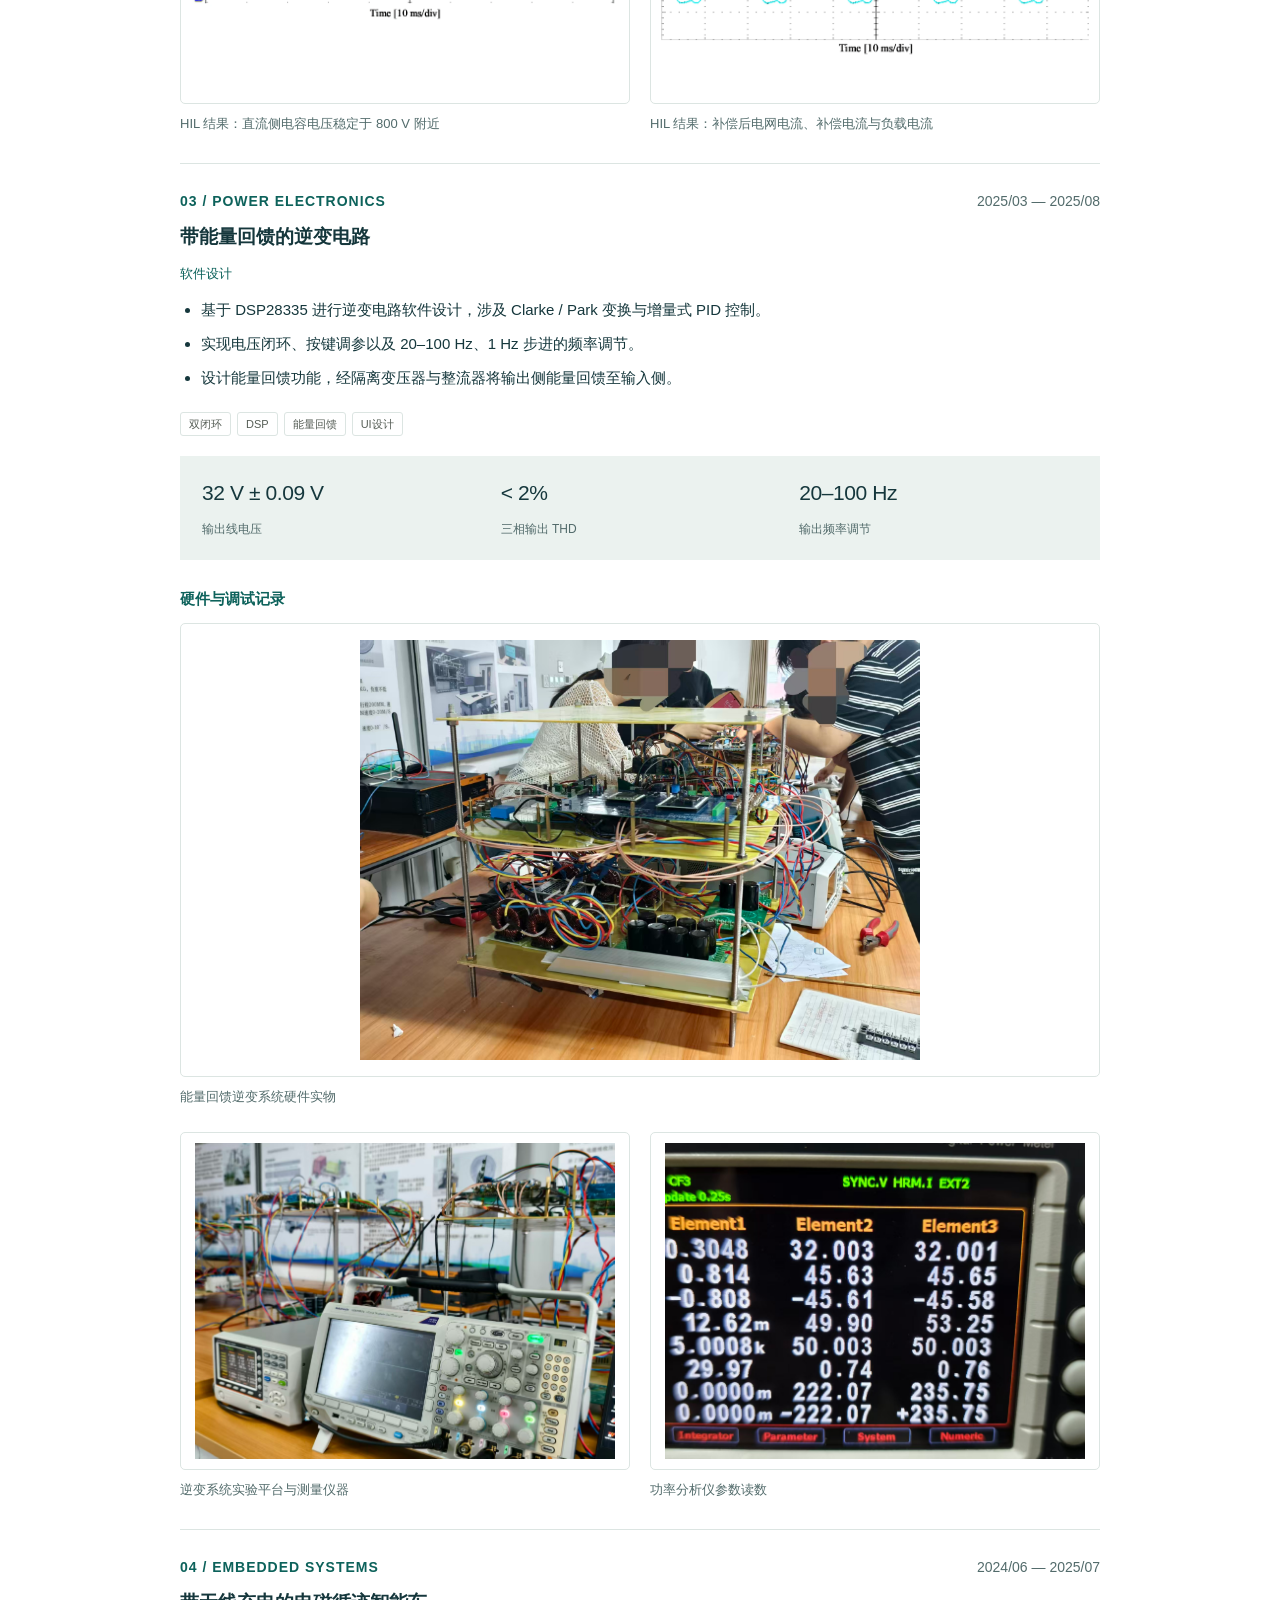
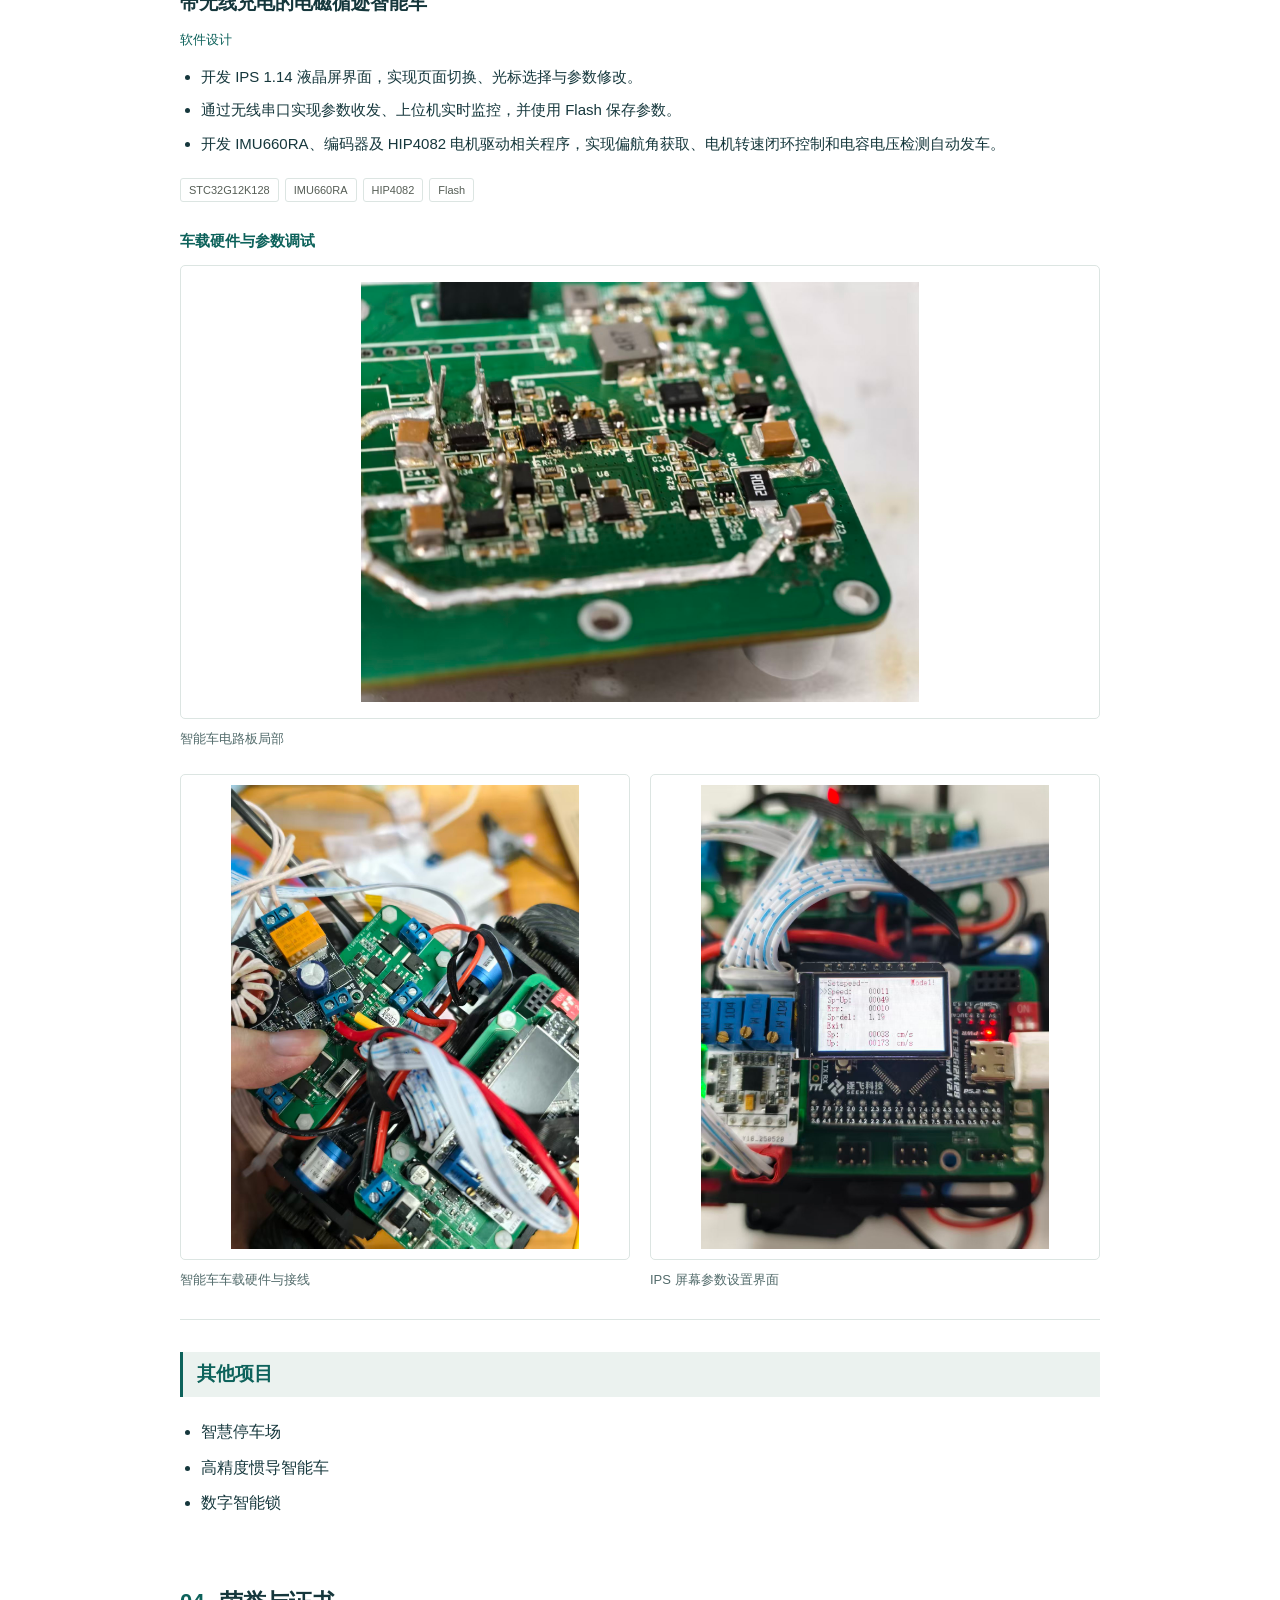
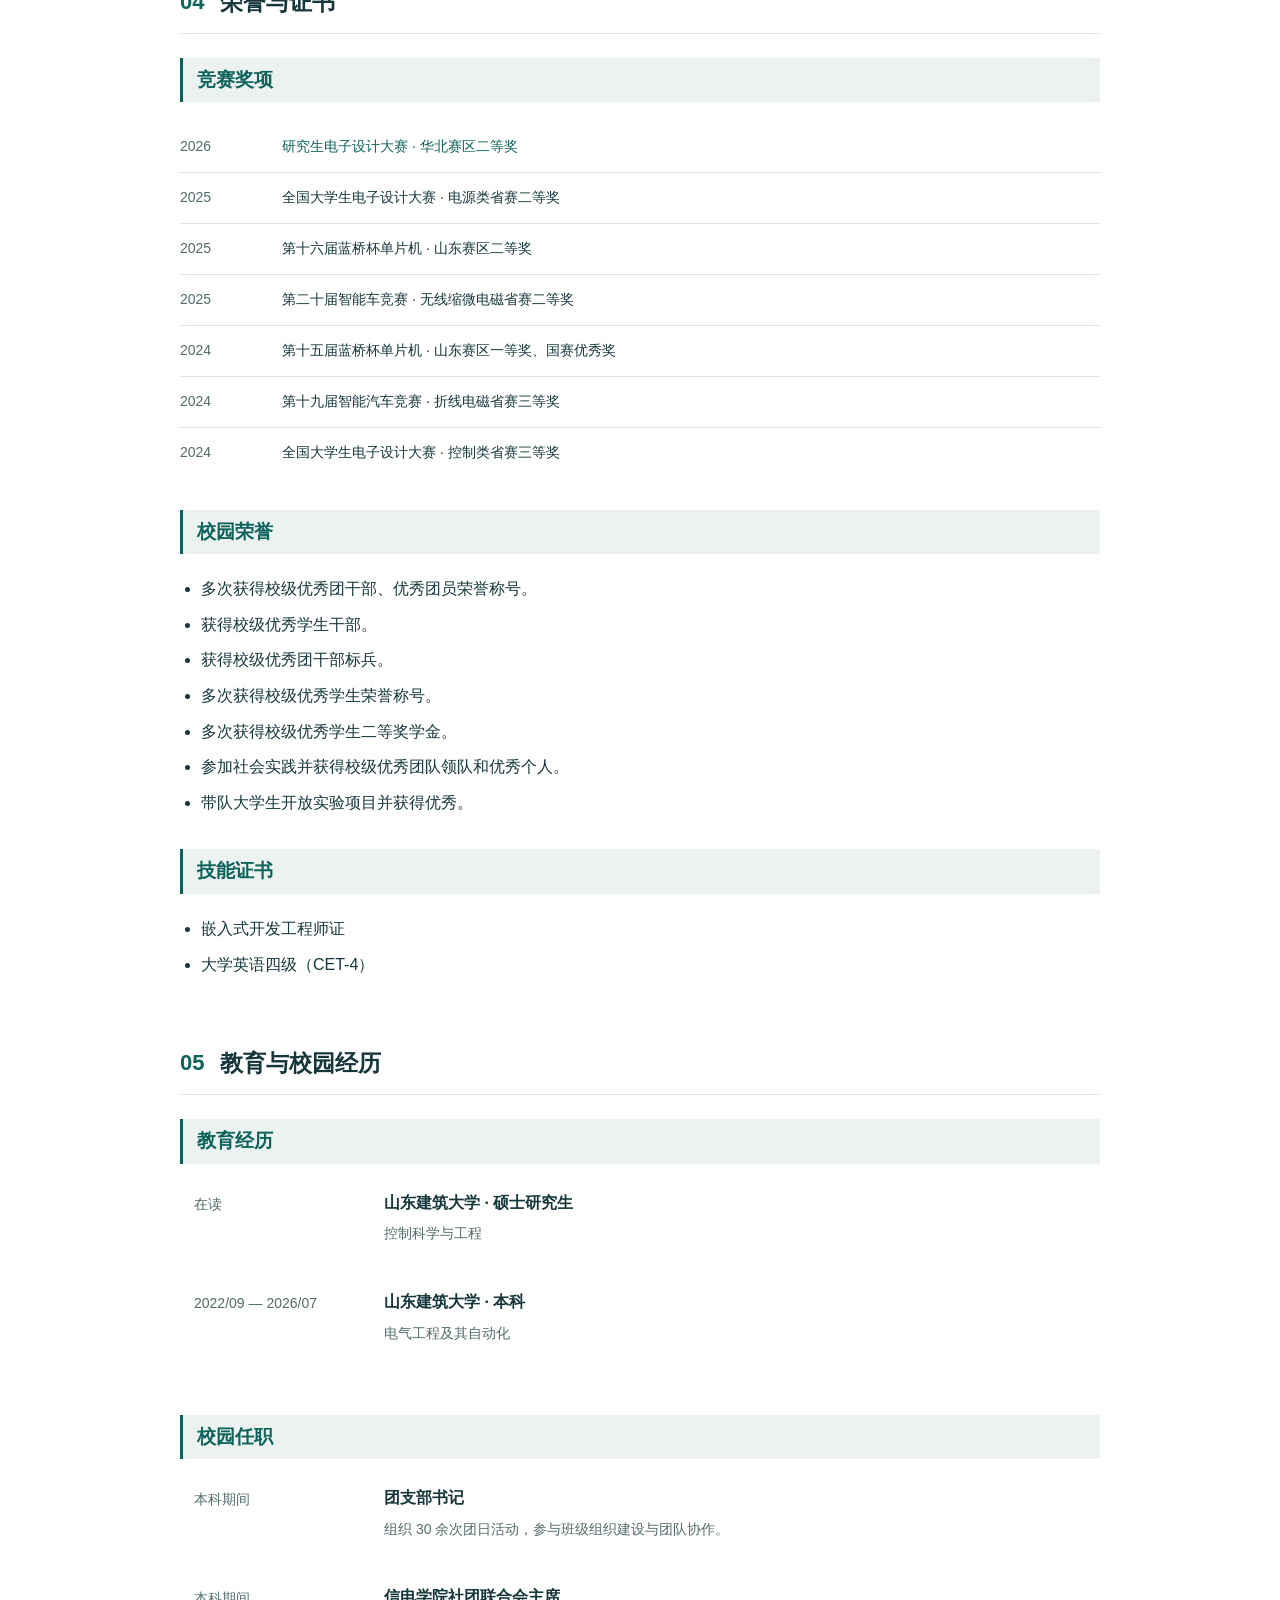
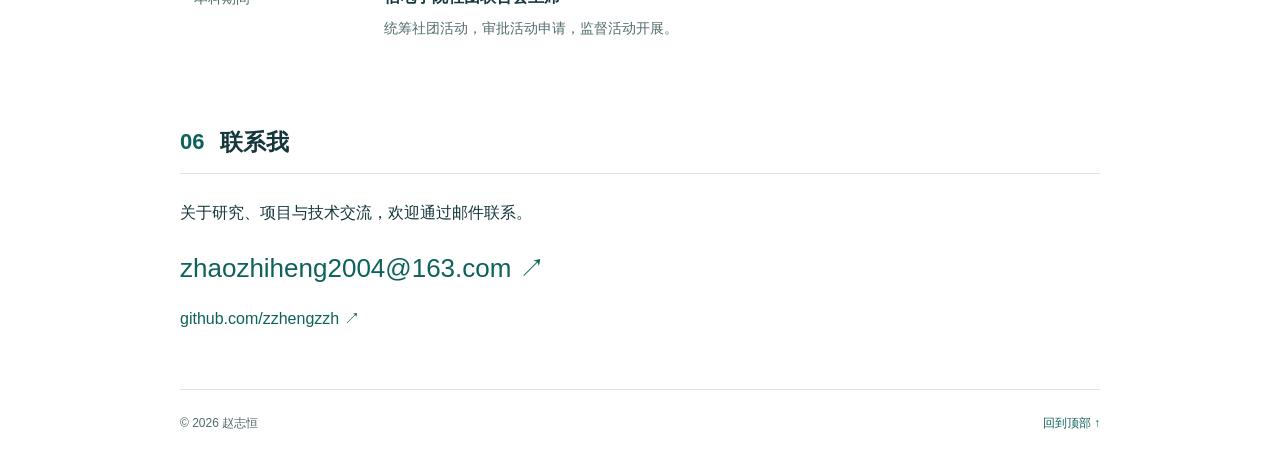
==== commit 465d2cdc: "1" ====
--- a/index.html
+++ b/index.html
@@ -348,6 +348,12 @@
             </div>
           </div>
         </article>
+        <h3 class="subheading">其他项目</h3>
+        <ul>
+          <li>智慧停车场</li>
+          <li>高精度惯导智能车</li>
+          <li>数字智能锁</li>
+        </ul>
       </section>
       <section id="awards">
         <div class="section-heading">
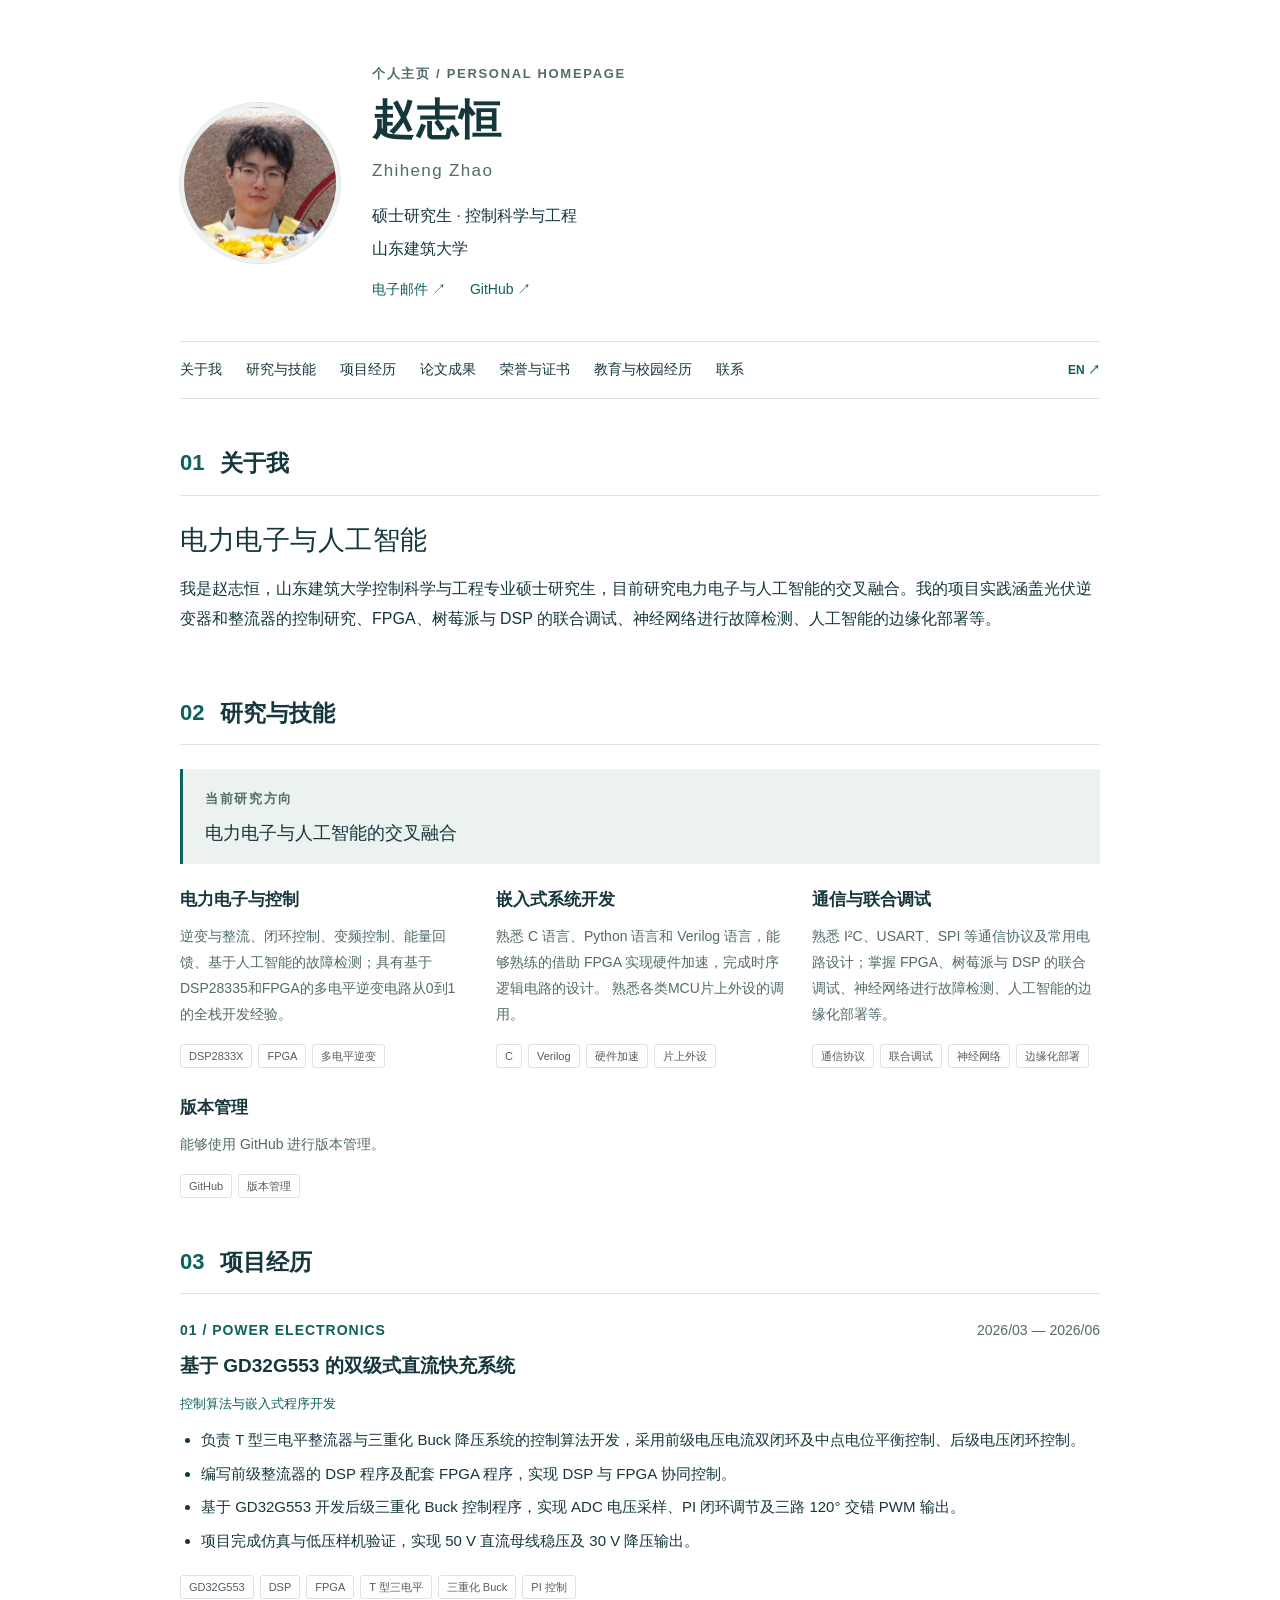
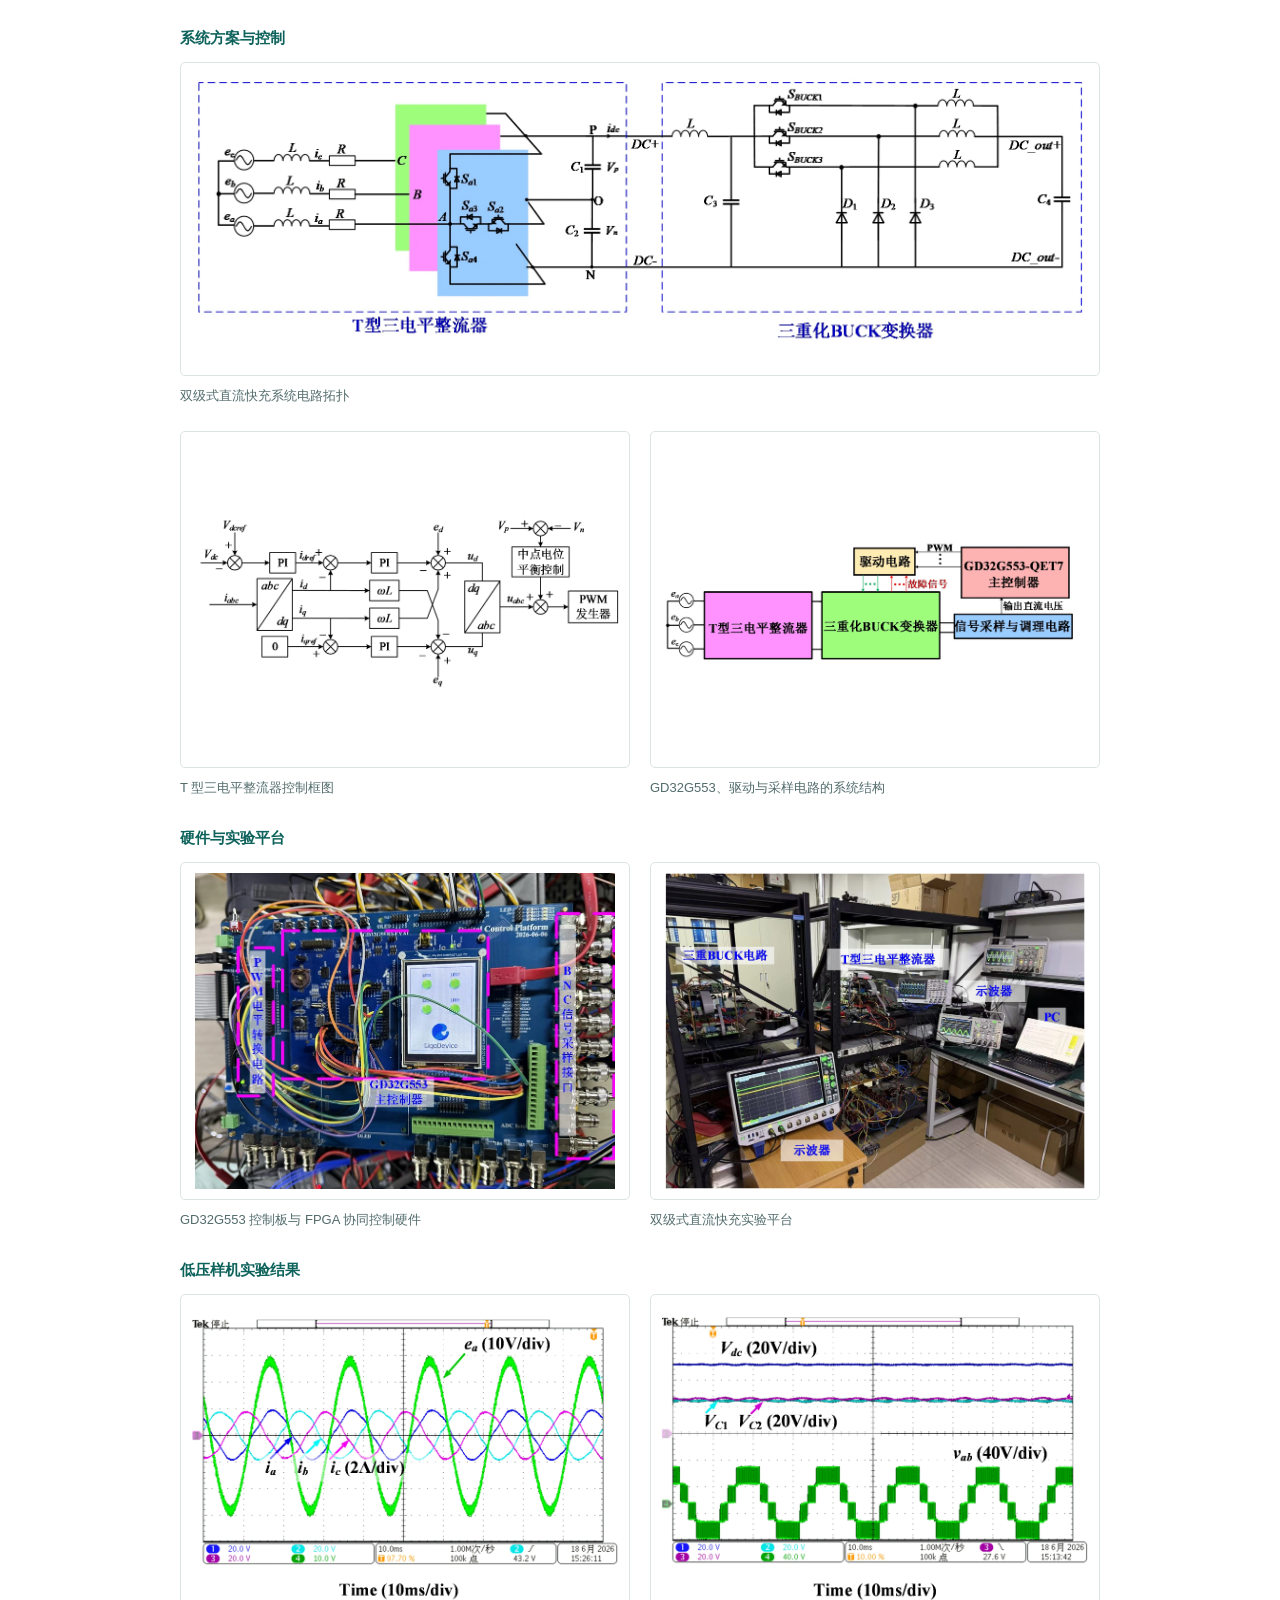
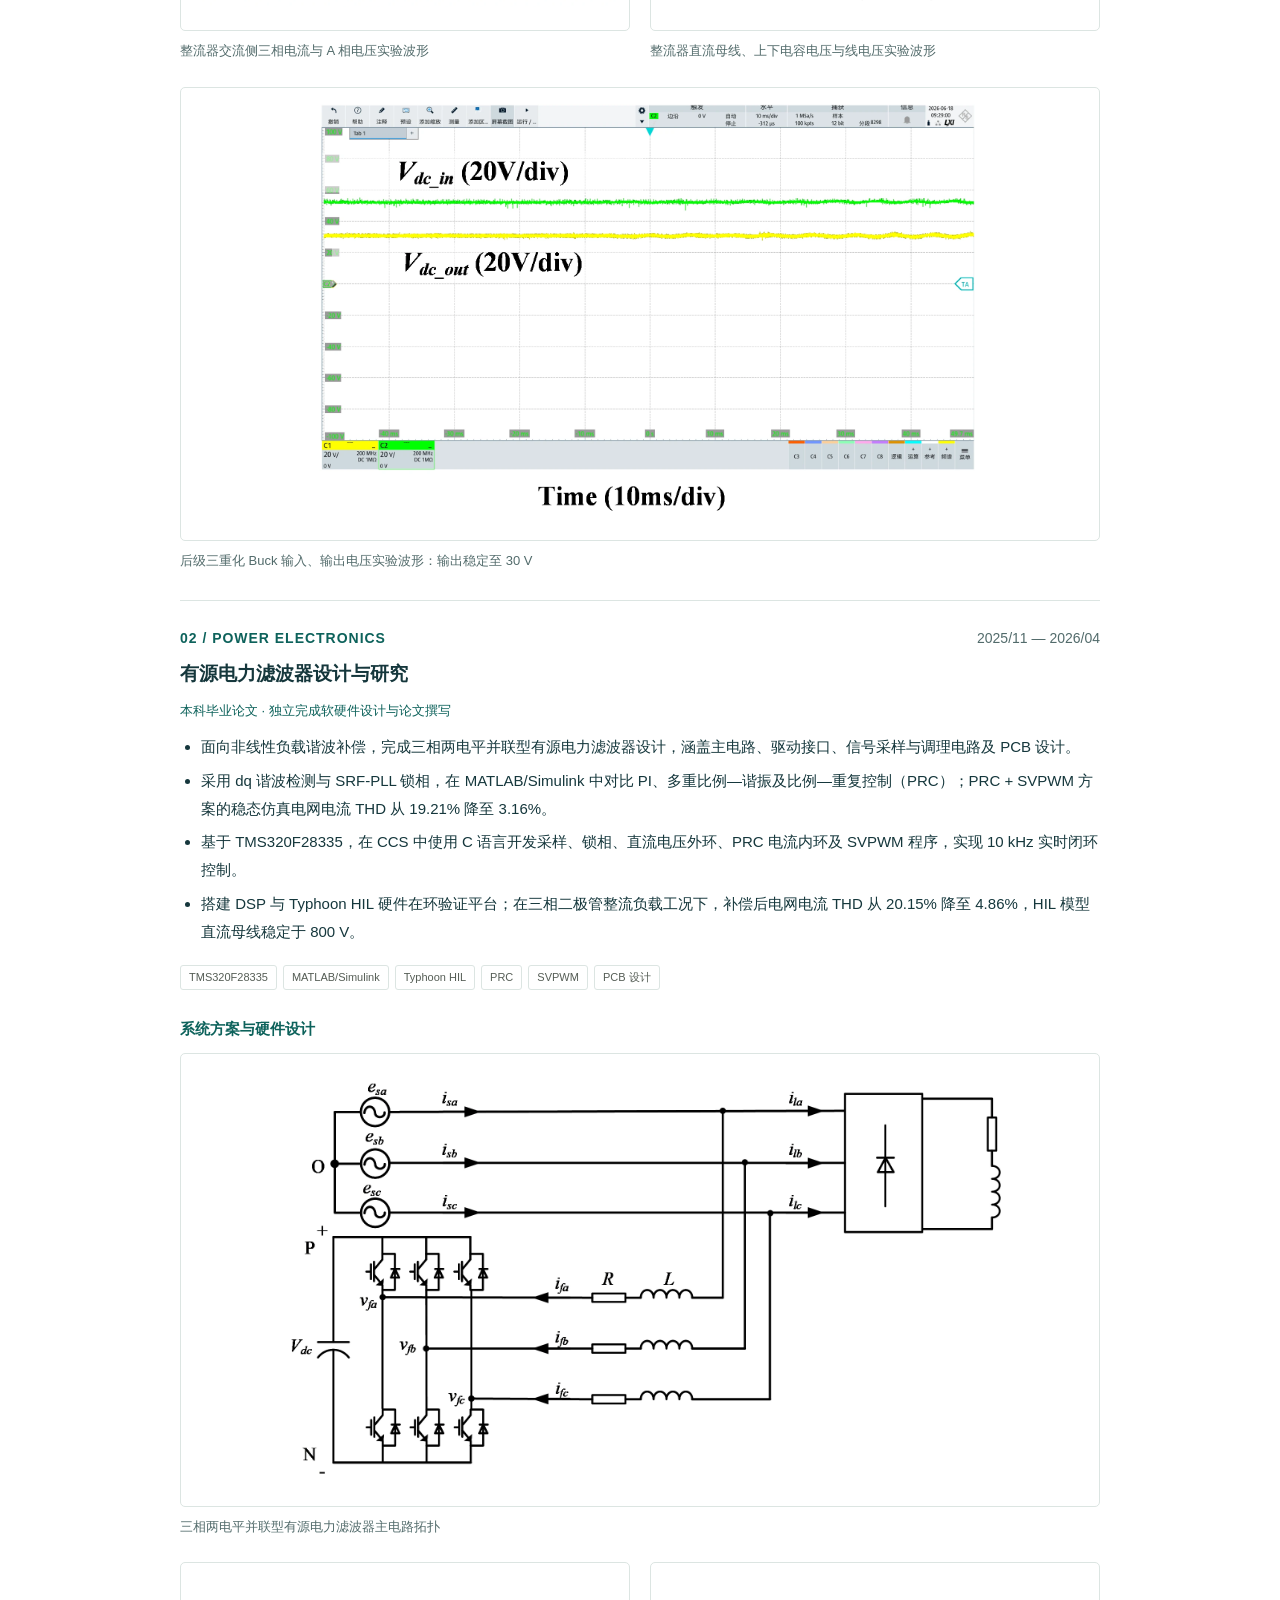
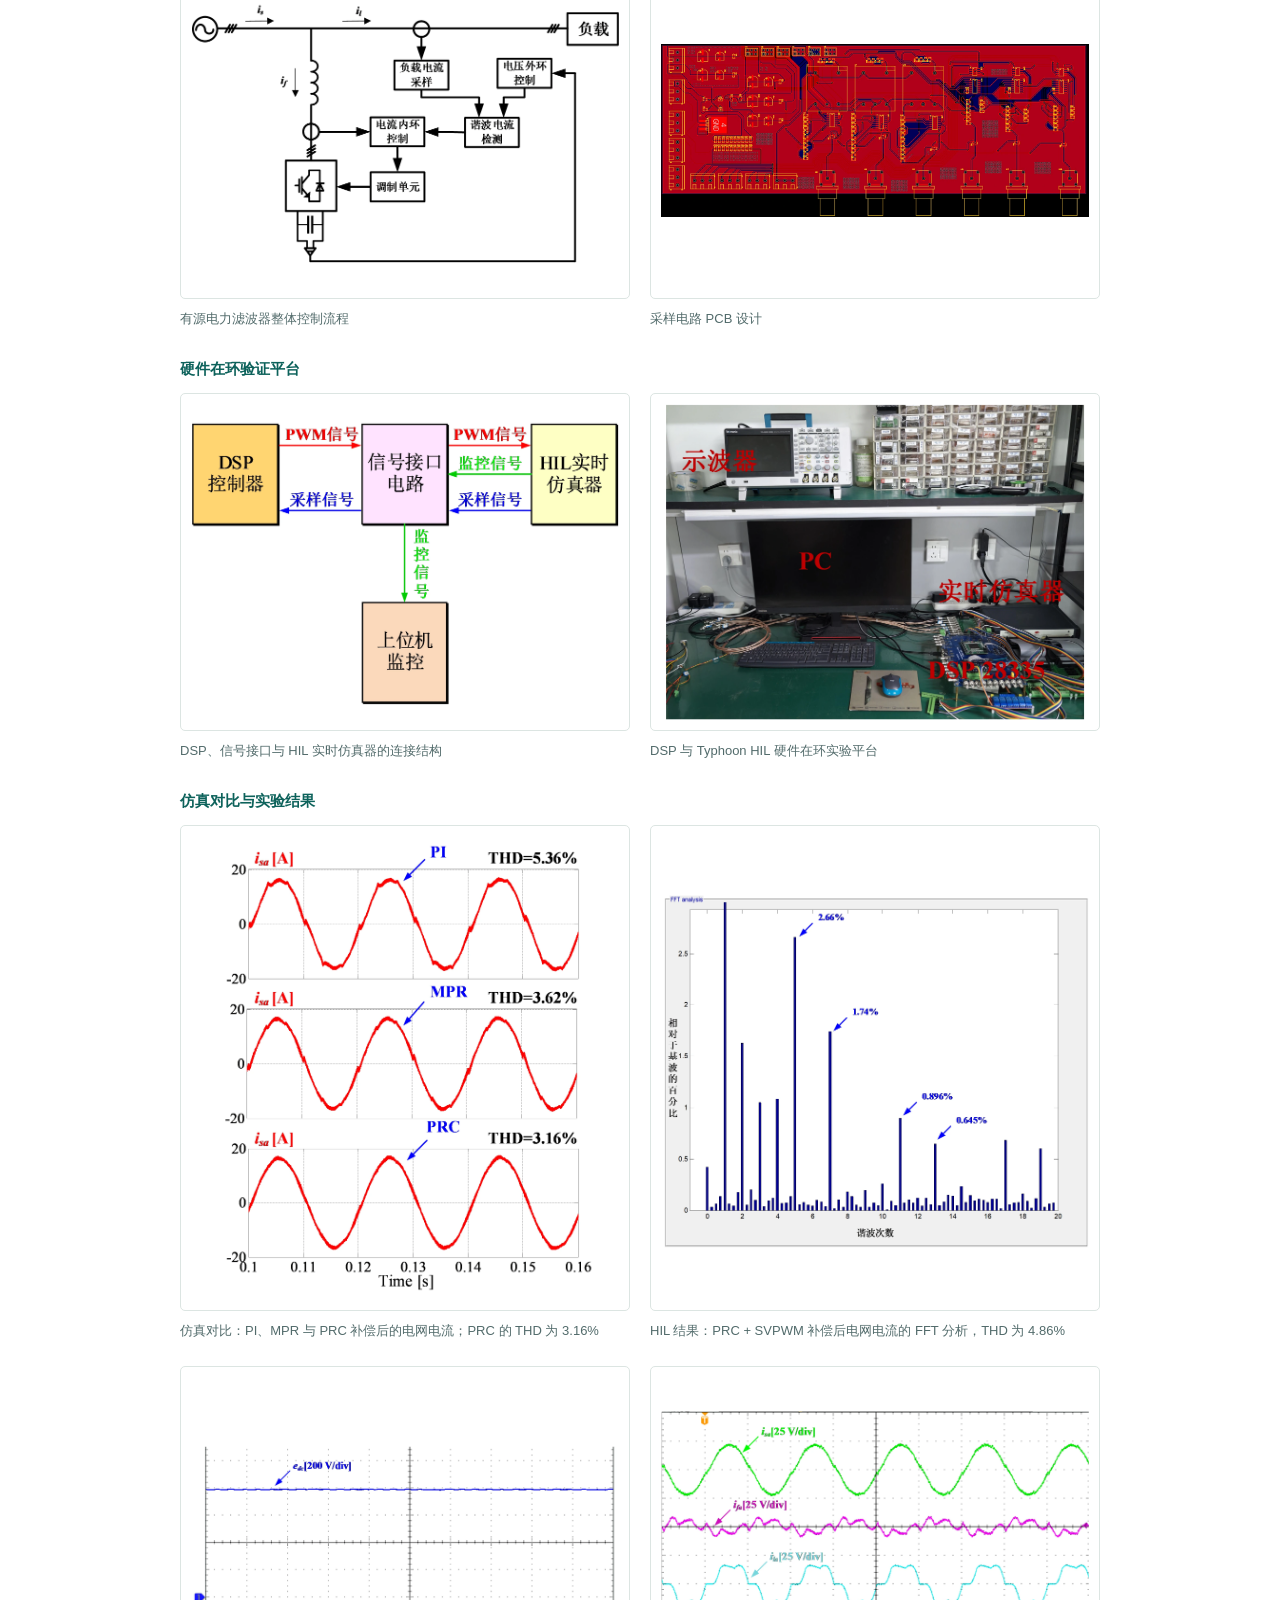
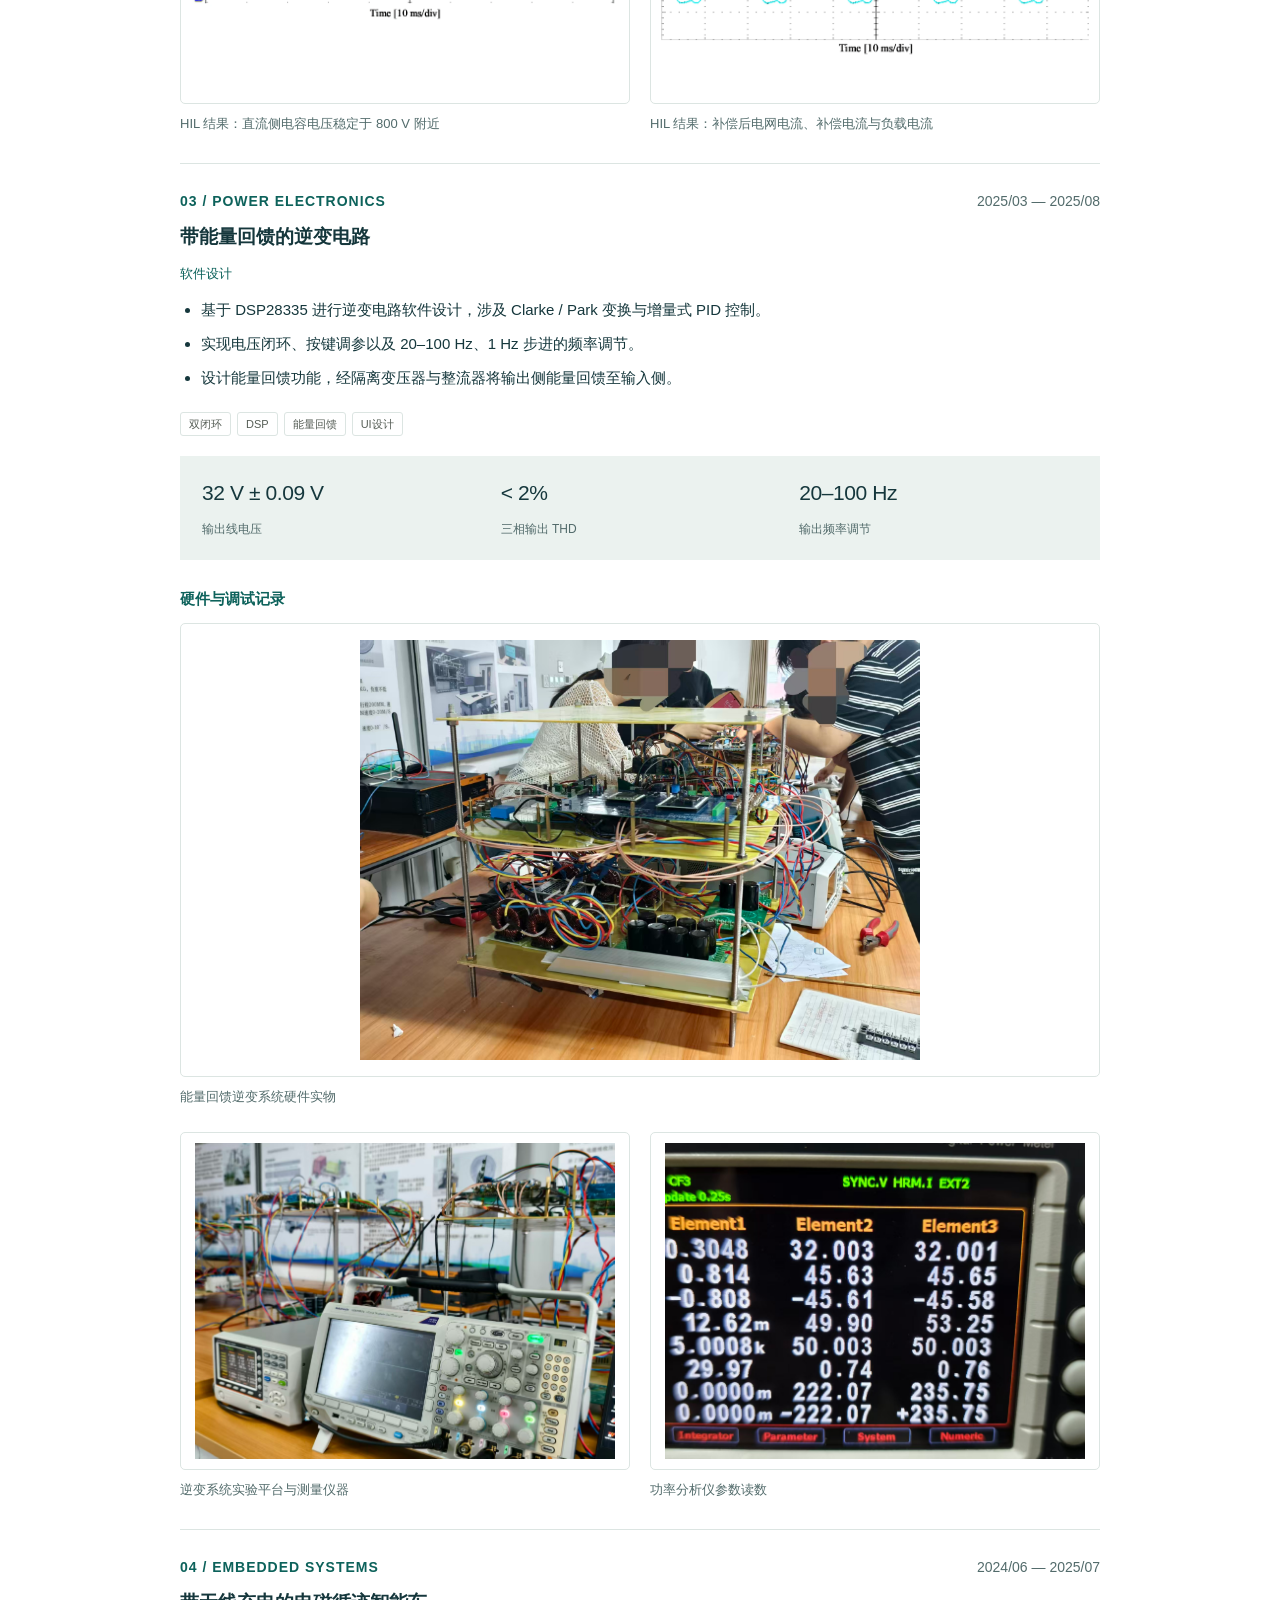
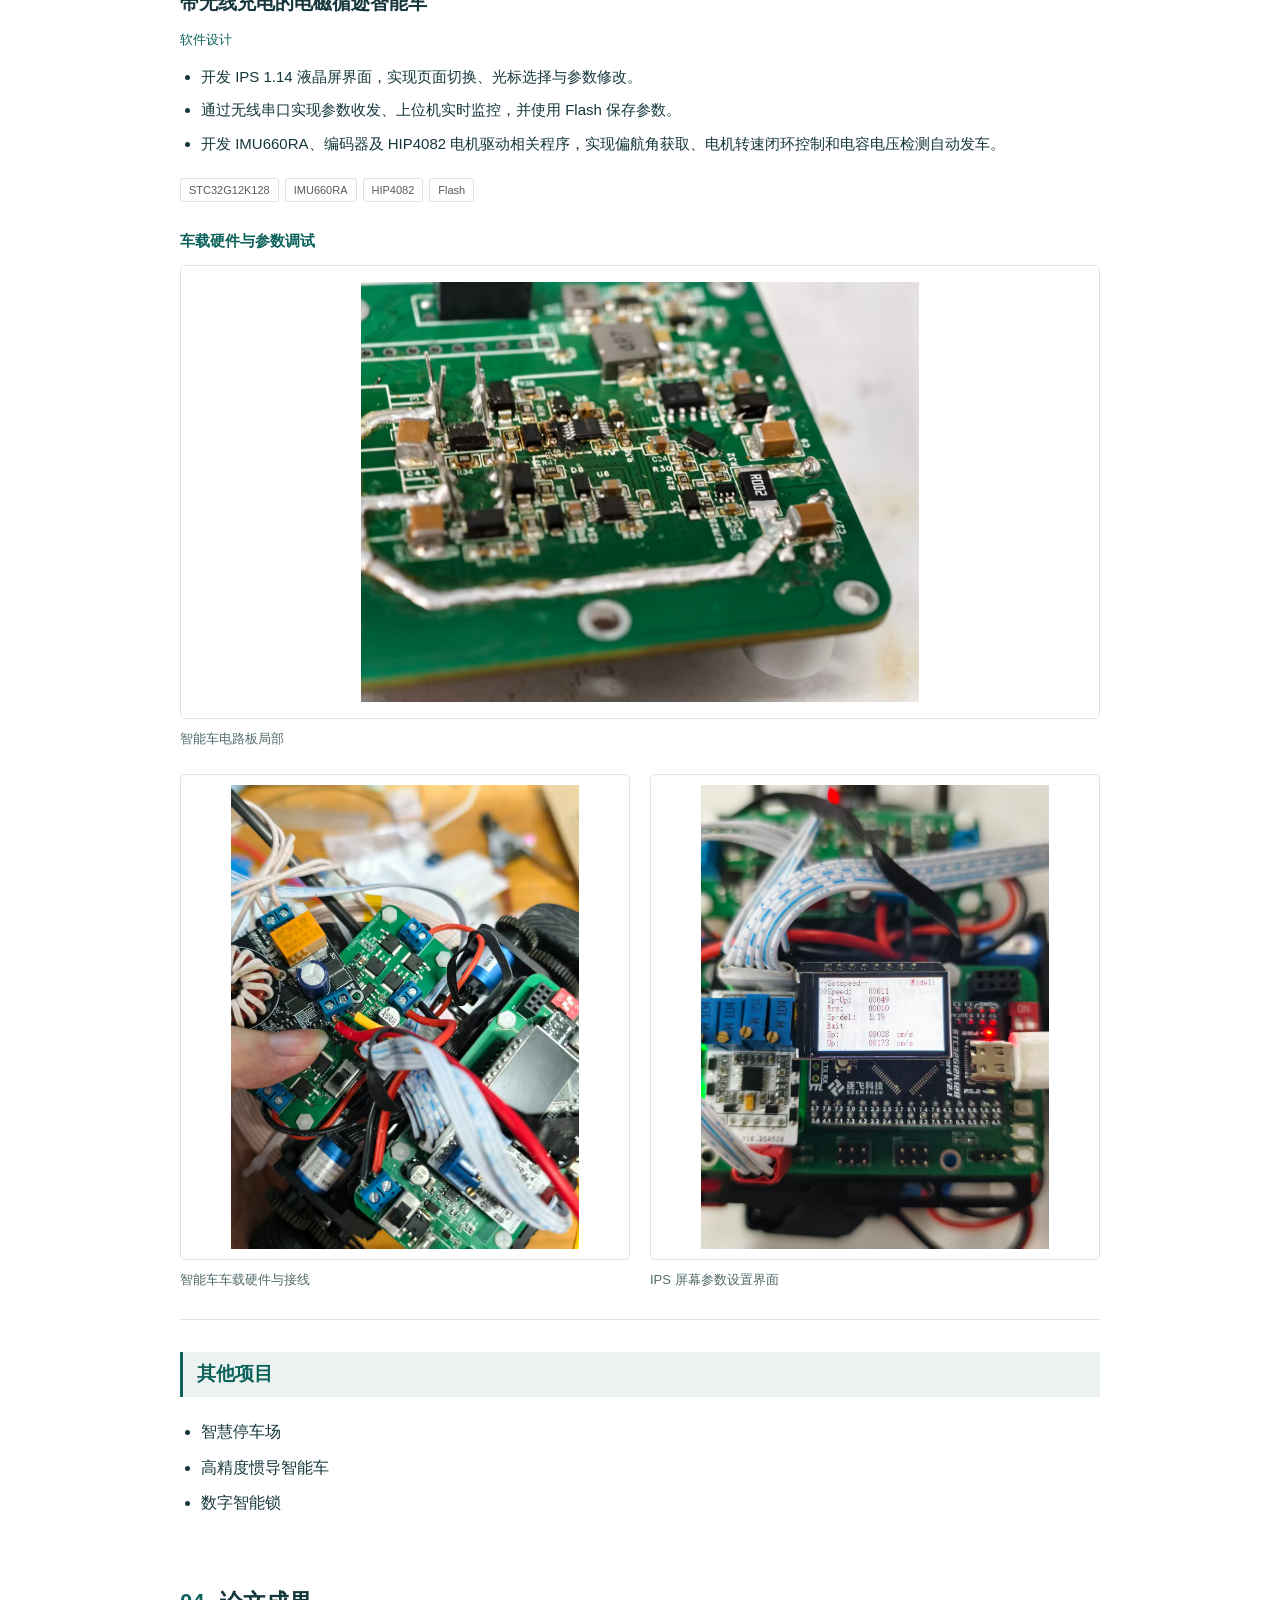
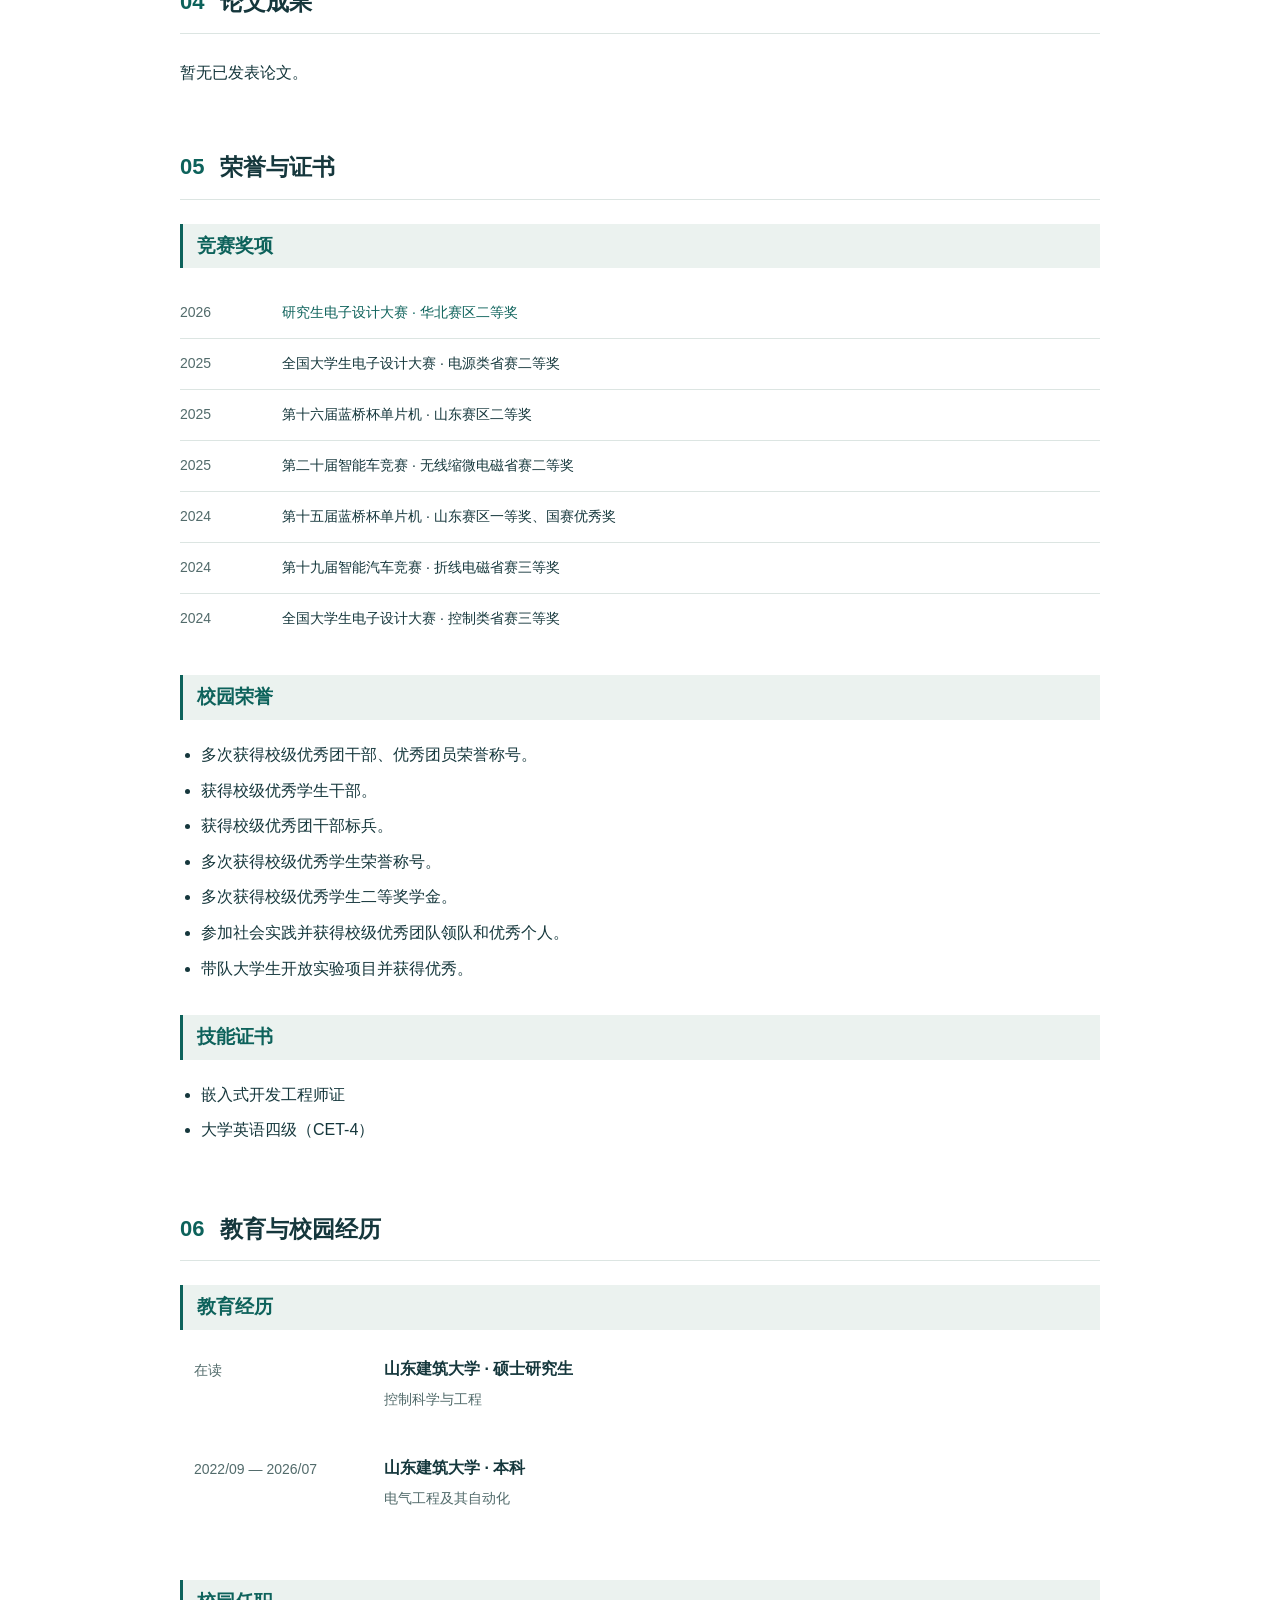
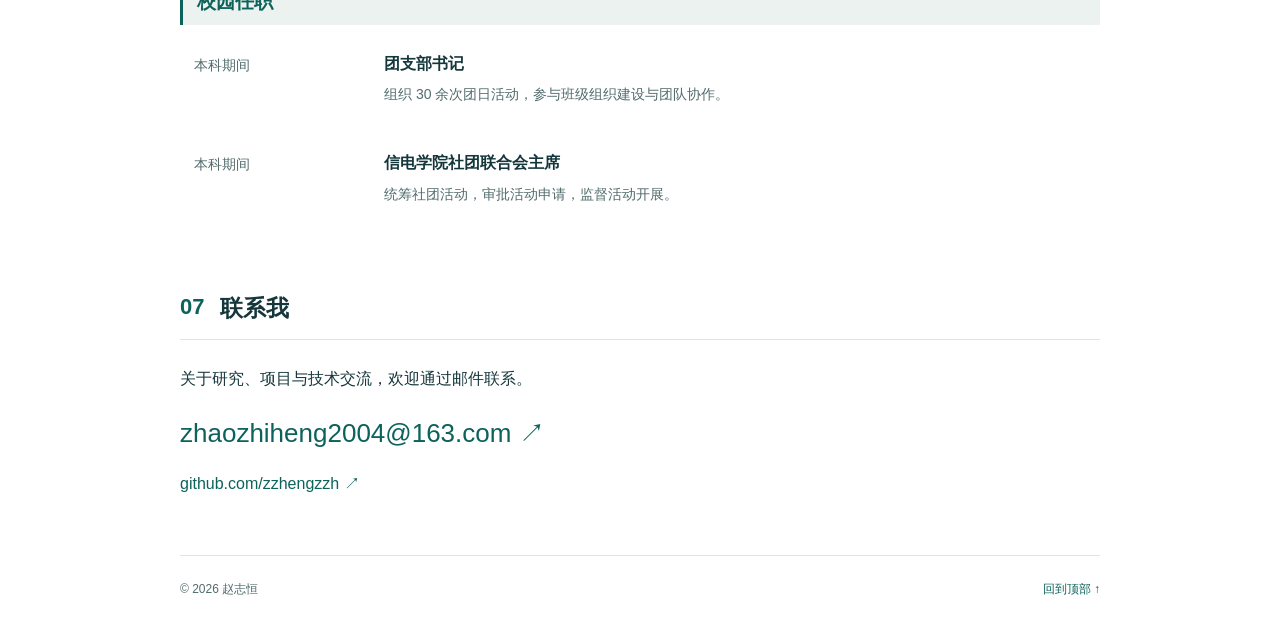
==== commit 635fde10: "Add publications section" ====
--- a/index.html
+++ b/index.html
@@ -41,7 +41,7 @@
     <div class="navigation">
       <nav aria-label="主导航">
         <a href="#about">关于我</a><a href="#research">研究与技能</a><a href="#projects">项目经历</a
-        ><a href="#awards">荣誉与证书</a><a href="#education">教育与校园经历</a
+        ><a href="#publications">论文成果</a><a href="#awards">荣誉与证书</a><a href="#education">教育与校园经历</a
         ><a href="#contact">联系</a>
       </nav>
       <a class="language" href="en.html" lang="en" aria-label="Switch to English">EN ↗</a>
@@ -355,9 +355,16 @@
           <li>数字智能锁</li>
         </ul>
       </section>
+      <section id="publications">
+        <div class="section-heading">
+          <span>04</span>
+          <h2>论文成果</h2>
+        </div>
+        <p>暂无已发表论文。</p>
+      </section>
       <section id="awards">
         <div class="section-heading">
-          <span>04</span>
+          <span>05</span>
           <h2>荣誉与证书</h2>
         </div>
         <h3 class="subheading">竞赛奖项</h3>
@@ -405,7 +412,7 @@
       </section>
       <section id="education">
         <div class="section-heading">
-          <span>05</span>
+          <span>06</span>
           <h2>教育与校园经历</h2>
         </div>
         <h3 class="subheading">教育经历</h3>
@@ -441,7 +448,7 @@
       </section>
       <section id="contact">
         <div class="section-heading">
-          <span>06</span>
+          <span>07</span>
           <h2>联系我</h2>
         </div>
         <p>关于研究、项目与技术交流，欢迎通过邮件联系。</p>
